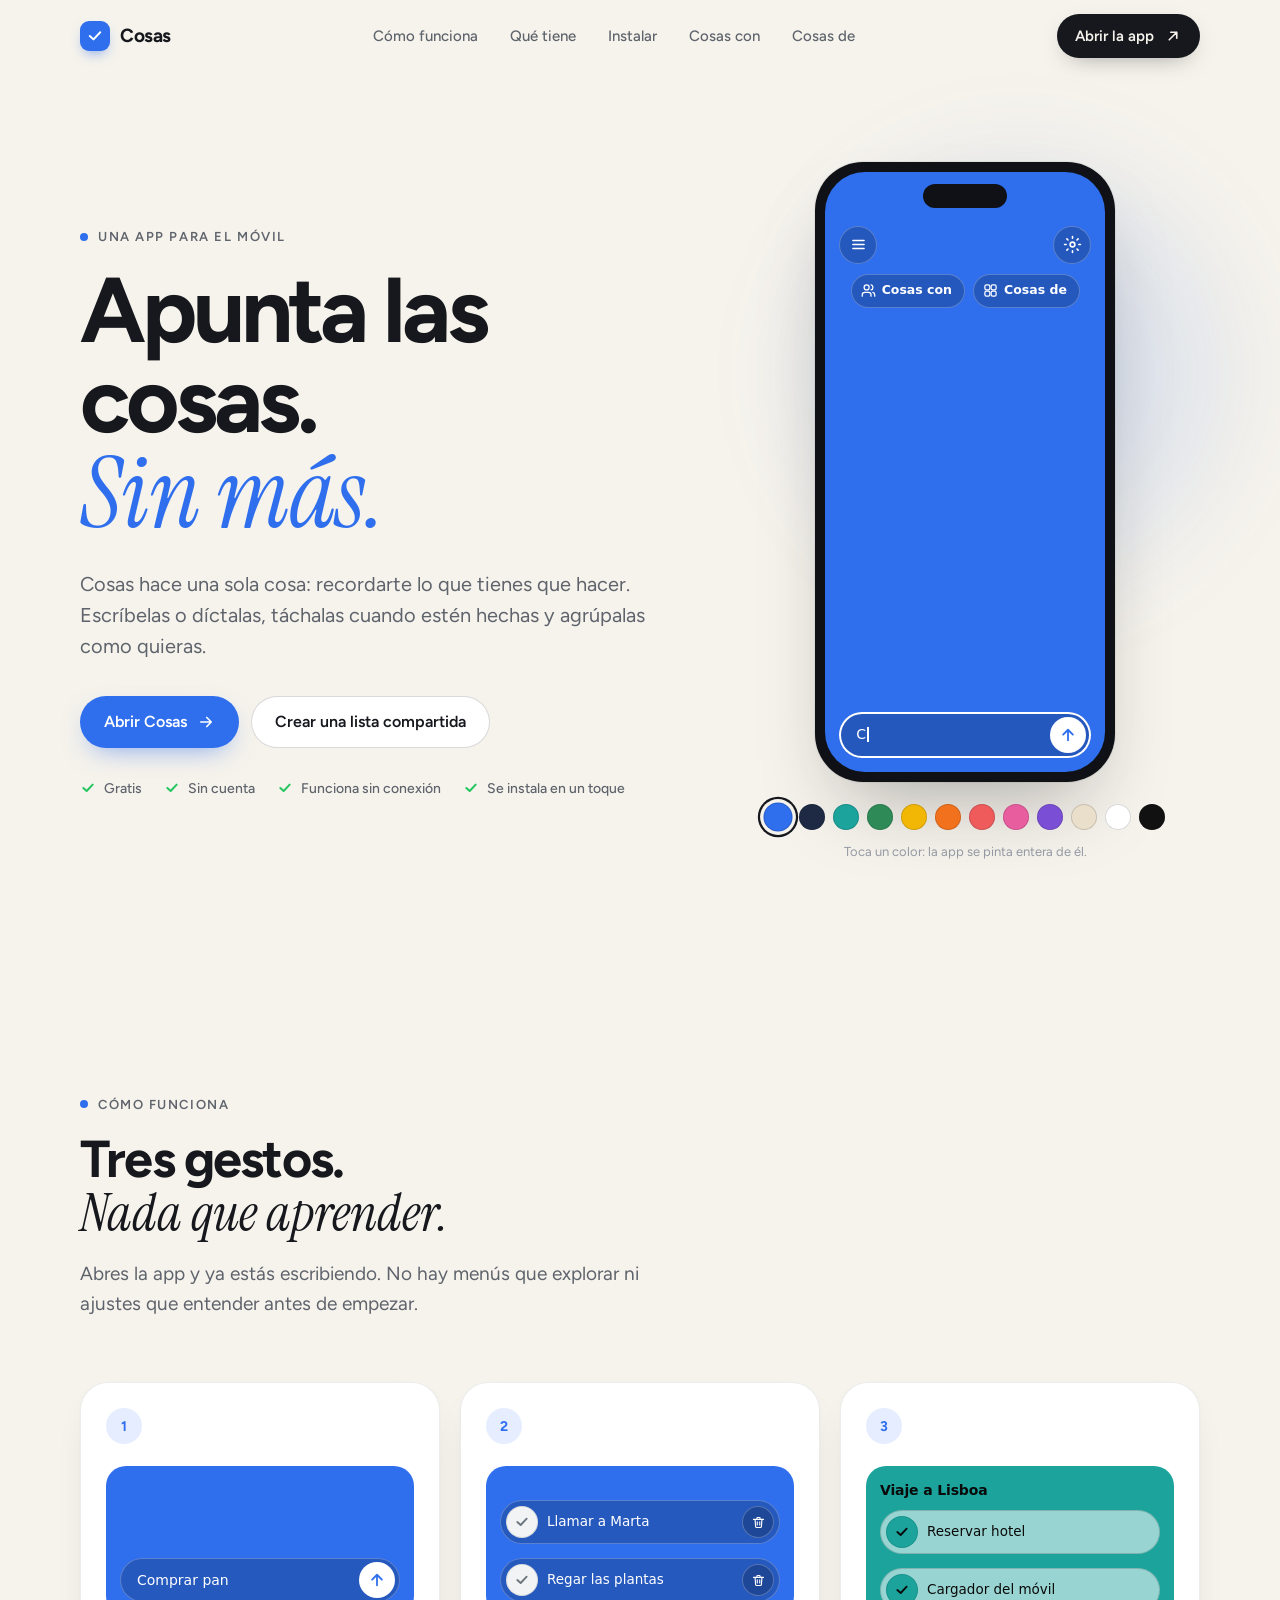
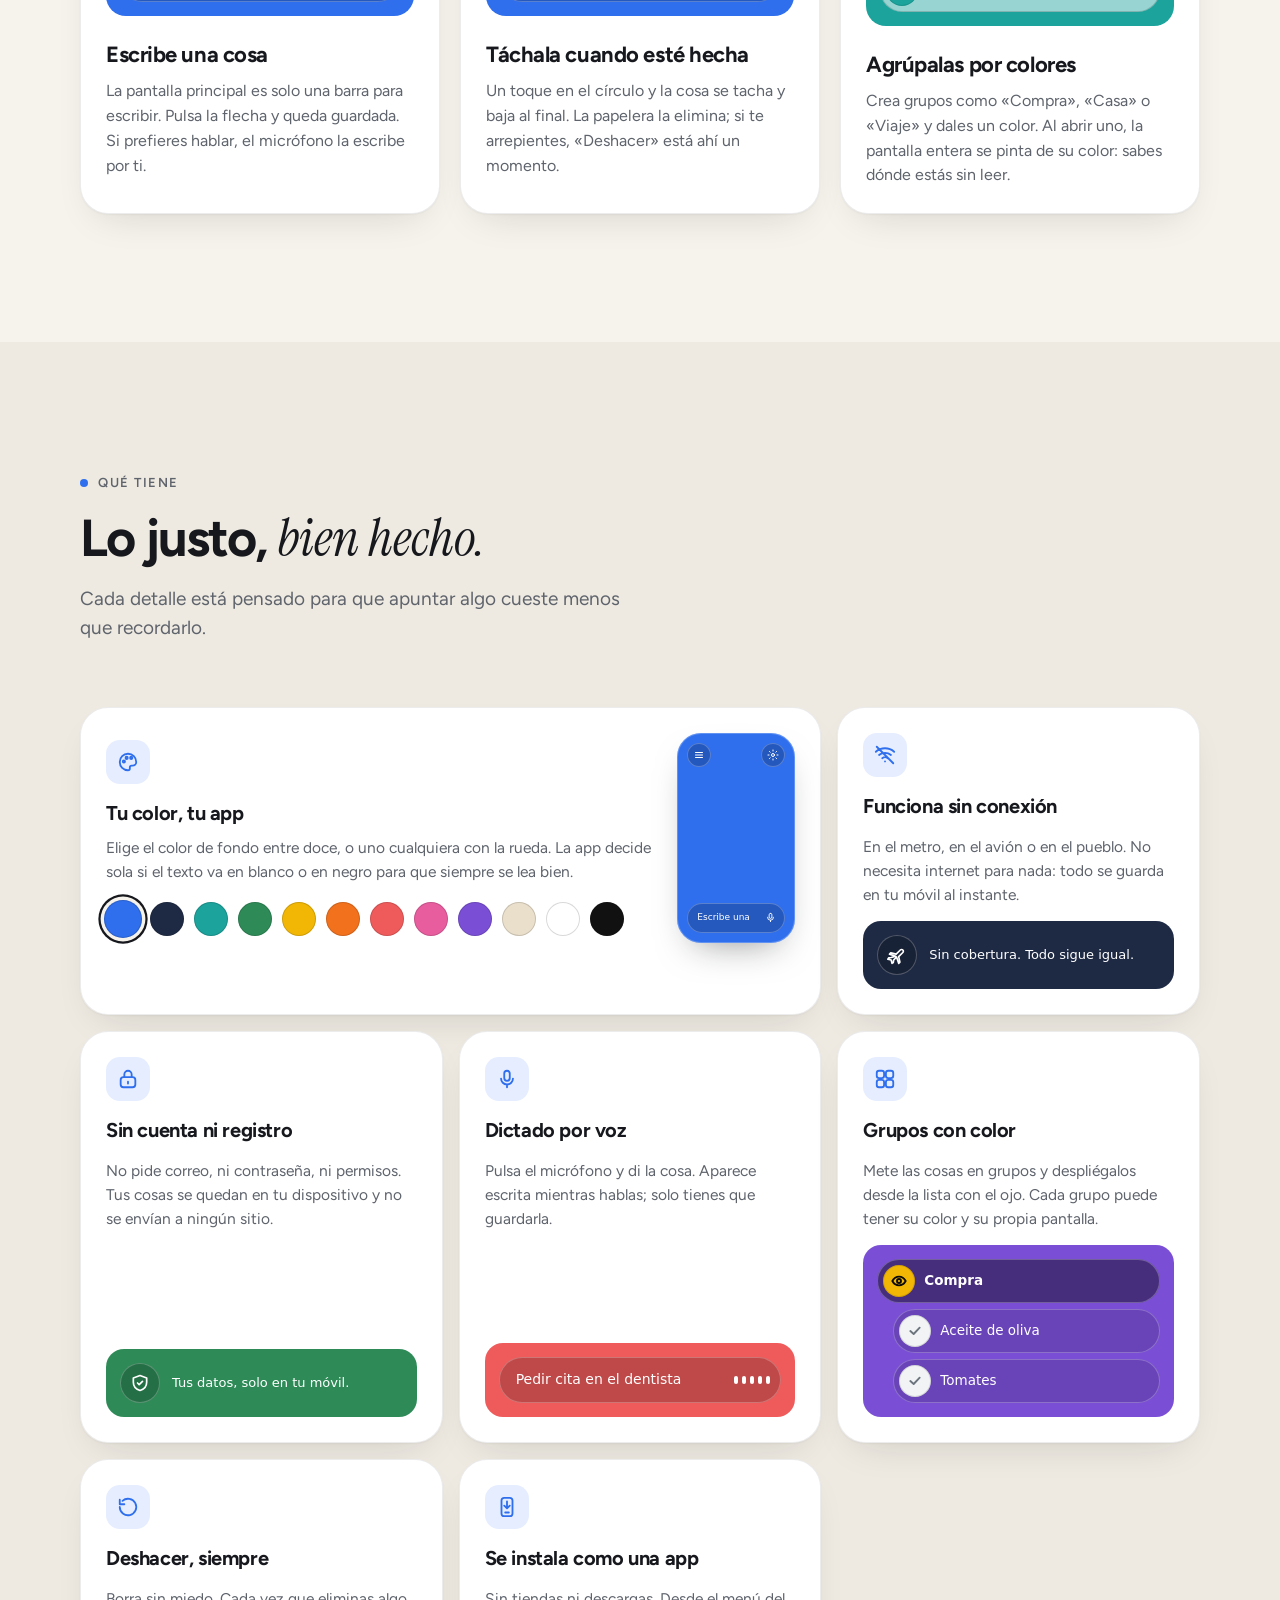
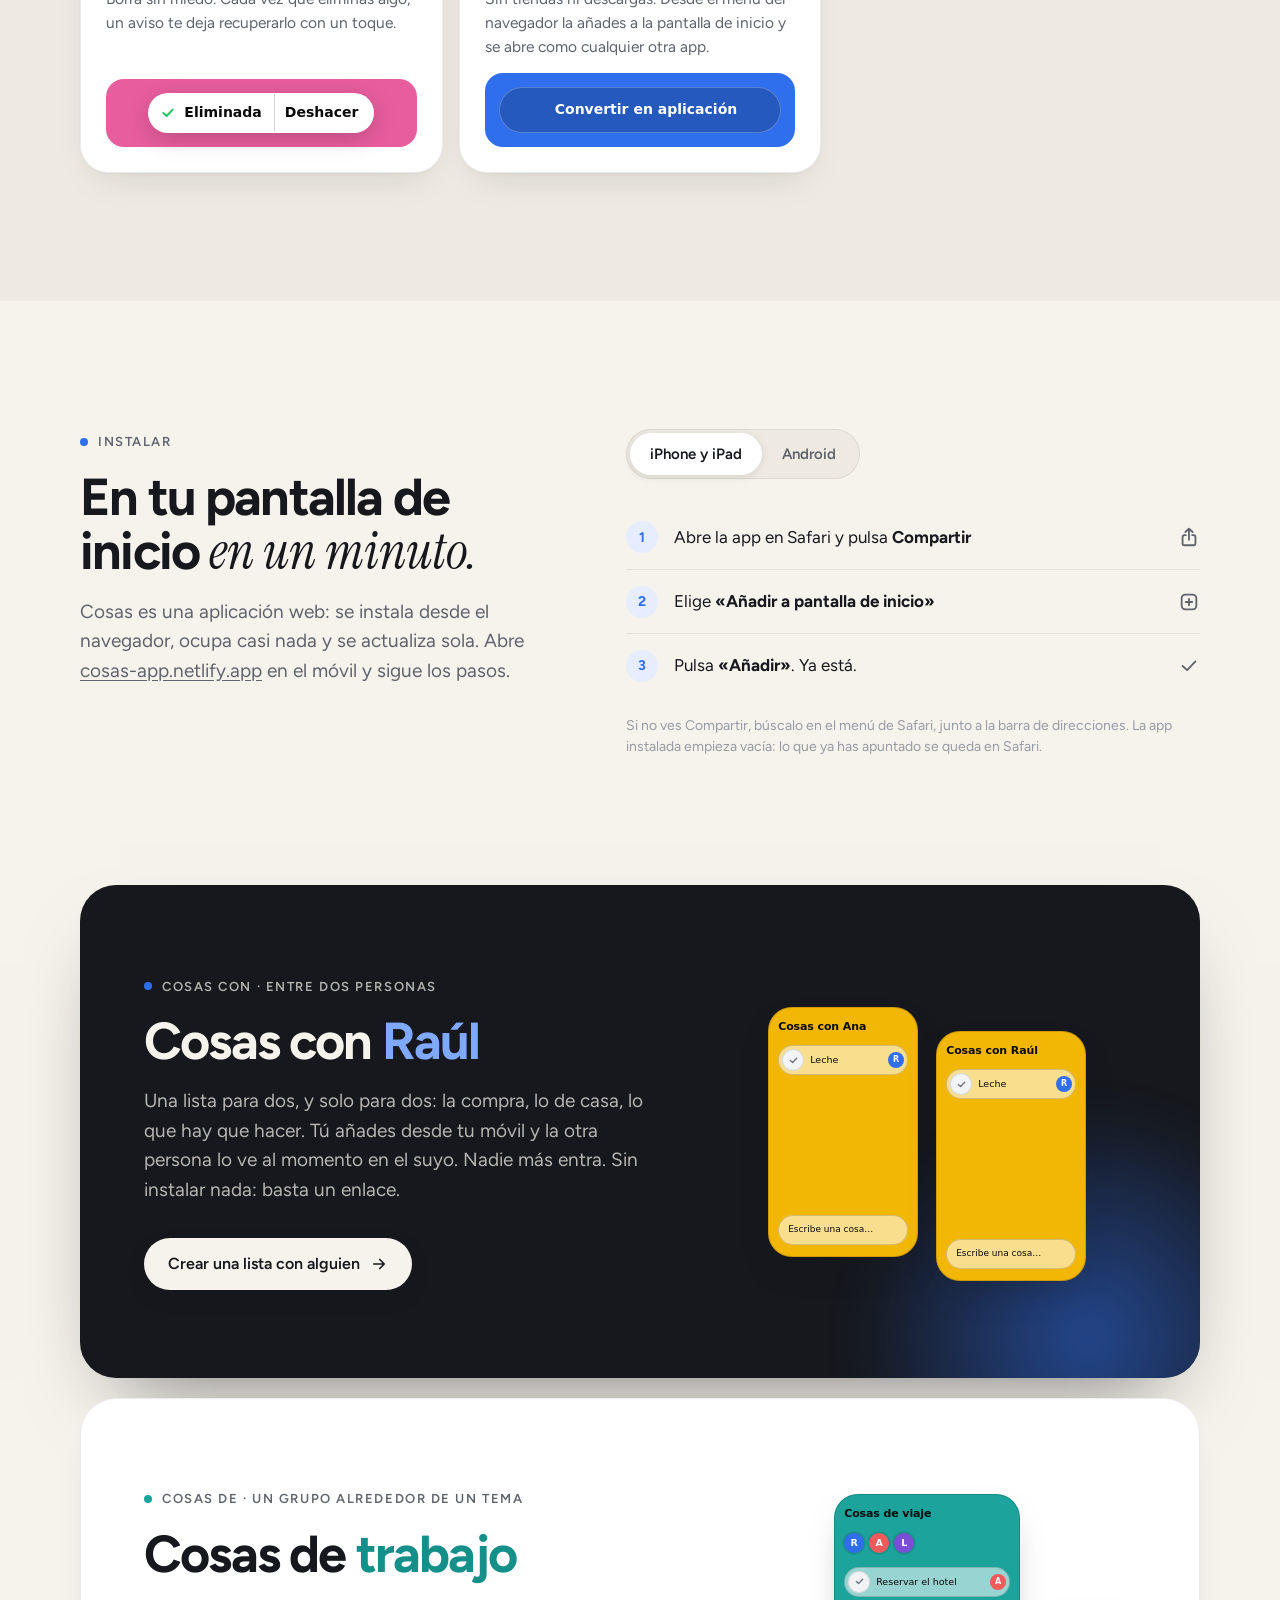
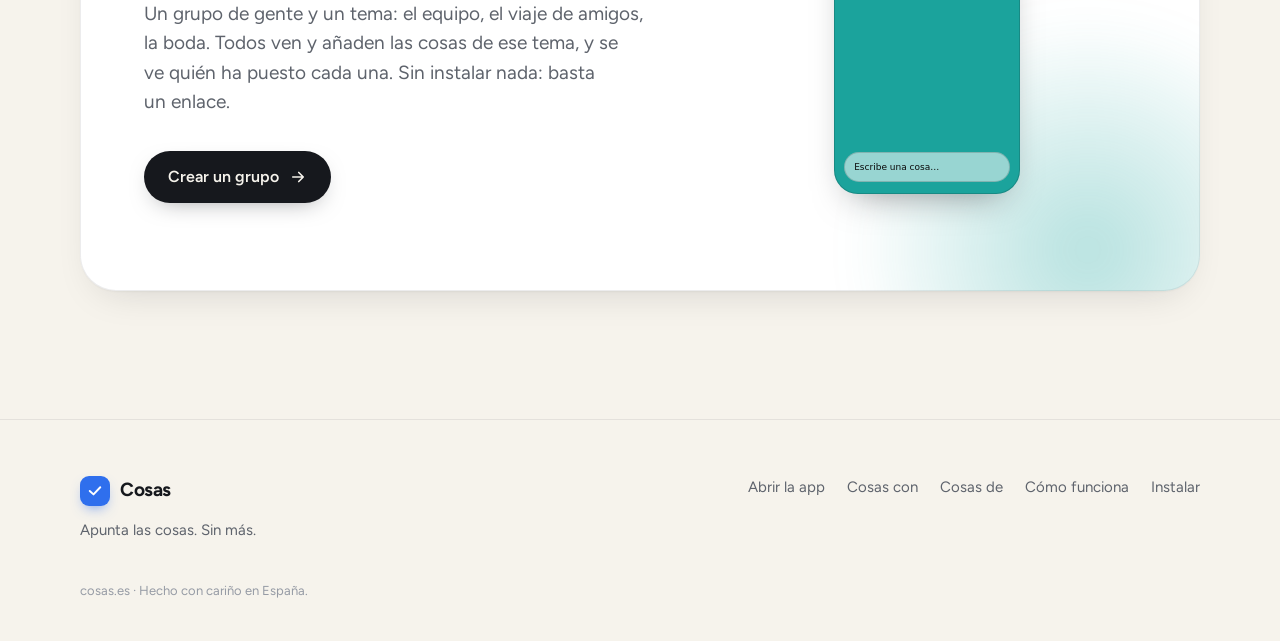
==== index.html @ dbf1bfa7 "Accesos directos desde la app y flecha de vuelta En /con/ y /de/ la esquina superior izquierda es ah" ====
<!DOCTYPE html>
<html lang="es">
<head>
  <meta charset="UTF-8">
  <meta name="viewport" content="width=device-width, initial-scale=1, viewport-fit=cover">
  <title>Cosas · Apunta las cosas. Sin más.</title>
  <meta name="description" content="Cosas es una app sencilla para apuntar lo que tienes que hacer: escribe o dicta, tacha lo hecho y agrúpalo por colores. Gratis, sin cuenta y sin conexión. Con «Cosas con» y «Cosas de» creas listas compartidas en tiempo real.">
  <meta name="theme-color" content="#F6F3EC" media="(prefers-color-scheme: light)">
  <meta name="theme-color" content="#111317" media="(prefers-color-scheme: dark)">
  <link rel="canonical" href="https://cosas.es/">
  <meta property="og:type" content="website">
  <meta property="og:title" content="Cosas · Apunta las cosas. Sin más.">
  <meta property="og:description" content="Una app sencilla para apuntar lo que tienes que hacer. Gratis, sin cuenta y sin conexión. Y con «Cosas con», listas compartidas en tiempo real.">
  <meta property="og:url" content="https://cosas.es/">
  <meta property="og:image" content="https://cosas.es/icons/og.png">
  <meta property="og:locale" content="es_ES">
  <meta name="twitter:card" content="summary_large_image">
  <link rel="icon" href="/icons/favicon.svg" type="image/svg+xml">
  <link rel="apple-touch-icon" href="/icons/apple-touch-icon.png">
  <link rel="preconnect" href="https://fonts.googleapis.com">
  <link rel="preconnect" href="https://fonts.gstatic.com" crossorigin>
  <link rel="stylesheet" href="https://fonts.googleapis.com/css2?family=Figtree:ital,wght@0,400..800;1,400..800&family=Instrument+Serif:ital@0;1&display=swap">
  <link rel="stylesheet" href="/css/base.css">
  <link rel="stylesheet" href="/css/landing.css">
</head>
<body>

  <header class="cabecera" id="cabecera">
    <div class="cabecera-interior">
      <a class="marca" href="/" aria-label="Cosas, inicio">
        <span class="marca-icono" aria-hidden="true">
          <svg viewBox="0 0 24 24" fill="none" stroke="currentColor" stroke-linecap="round" stroke-linejoin="round"><path d="M19 7 10 16.5 5 12"/></svg>
        </span>
        Cosas
      </a>
      <nav class="menu" aria-label="Secciones">
        <a href="#como-funciona">Cómo funciona</a>
        <a href="#caracteristicas">Qué tiene</a>
        <a href="#instalar">Instalar</a>
        <a href="#cosas-con">Cosas con</a>
        <a href="#cosas-de">Cosas de</a>
      </nav>
      <a class="boton boton-primario" href="https://cosas-app.netlify.app" target="_blank" rel="noopener">
        Abrir la app
        <svg class="icono" viewBox="0 0 24 24" aria-hidden="true"><path d="M7 17 17 7M9 7h8v8"/></svg>
      </a>
    </div>
  </header>

  <main>

    <!-- ====== Portada ====== -->
    <section class="hero" id="inicio">
      <div class="hero-interior">
        <div class="hero-texto">
          <p class="antetitulo">Una app para el móvil</p>
          <h1 class="hero-titulo">Apunta las cosas.<br><span class="acento">Sin más.</span></h1>
          <p class="hero-entradilla">Cosas hace una sola cosa: recordarte lo que tienes que hacer. Escríbelas o díctalas, táchalas cuando estén hechas y agrúpalas como quieras.</p>
          <div class="hero-acciones">
            <a class="boton boton-azul" href="https://cosas-app.netlify.app" target="_blank" rel="noopener">
              Abrir Cosas
              <svg class="icono" viewBox="0 0 24 24" aria-hidden="true"><path d="M5 12h14M13 6l6 6-6 6"/></svg>
            </a>
            <a class="boton boton-secundario" href="/con/">Crear una lista compartida</a>
          </div>
          <ul class="hero-notas" aria-label="Lo esencial">
            <li><svg class="icono" viewBox="0 0 24 24" aria-hidden="true"><path d="M19 7 10 16.5 5 12"/></svg>Gratis</li>
            <li><svg class="icono" viewBox="0 0 24 24" aria-hidden="true"><path d="M19 7 10 16.5 5 12"/></svg>Sin cuenta</li>
            <li><svg class="icono" viewBox="0 0 24 24" aria-hidden="true"><path d="M19 7 10 16.5 5 12"/></svg>Funciona sin conexión</li>
            <li><svg class="icono" viewBox="0 0 24 24" aria-hidden="true"><path d="M19 7 10 16.5 5 12"/></svg>Se instala en un toque</li>
          </ul>
        </div>

        <div class="hero-visual">
          <div class="telefono" data-telefono data-tono="oscuro" data-pantalla="inicio" aria-label="Demostración de la app Cosas: se escribe una cosa, se guarda, se abre la lista y se tacha" role="img">
            <div class="pantalla">

              <!-- Pantalla principal: dos botones y la barra de escribir, como en la app. -->
              <div class="tel-vista tel-vista-inicio" aria-hidden="true">
                <div class="tel-esquinas">
                  <span class="tel-redondo" id="demo-boton-lista"><svg viewBox="0 0 24 24"><path d="M5 7h14M5 12h14M5 17h14"/></svg></span>
                  <span class="tel-redondo"><svg viewBox="0 0 24 24"><circle cx="12" cy="12" r="3"/><path d="M12 2v2M12 20v2M2 12h2M20 12h2M4.9 4.9l1.4 1.4M17.7 17.7l1.4 1.4M4.9 19.1l1.4-1.4M17.7 6.3l1.4-1.4"/></svg></span>
                </div>
                <!-- Los accesos directos a Cosas con y Cosas de, como en la pantalla de inicio de la app. -->
                <div class="tel-accesos">
                  <span class="tel-acceso"><svg viewBox="0 0 24 24"><path d="M16 21v-2a4 4 0 0 0-4-4H6a4 4 0 0 0-4 4v2"/><circle cx="9" cy="7" r="4"/><path d="M22 21v-2a4 4 0 0 0-3-3.9M16 3.1a4 4 0 0 1 0 7.8"/></svg>Cosas con</span>
                  <span class="tel-acceso"><svg viewBox="0 0 24 24"><rect x="3" y="3" width="8" height="8" rx="2.5"/><rect x="13" y="3" width="8" height="8" rx="2.5"/><rect x="3" y="13" width="8" height="8" rx="2.5"/><rect x="13" y="13" width="8" height="8" rx="2.5"/></svg>Cosas de</span>
                </div>
                <div class="tel-toast tel-toast-arriba" id="demo-toast-inicio"><svg viewBox="0 0 24 24"><path d="M19 7 10 16.5 5 12"/></svg><span>Guardado</span></div>
                <div class="tel-barra">
                  <div class="tel-pildora" id="demo-pildora">
                    <span class="tel-campo" id="demo-campo"></span>
                    <span class="tel-ranura">
                      <span class="tel-micro" id="demo-micro"><svg viewBox="0 0 24 24"><rect x="9" y="3" width="6" height="11" rx="3"/><path d="M5.5 11.5a6.5 6.5 0 0 0 13 0M12 18v3"/></svg></span>
                      <span class="tel-enviar" id="demo-enviar"><svg viewBox="0 0 24 24"><path d="M12 19V5M5.5 11.5 12 5l6.5 6.5"/></svg></span>
                    </span>
                  </div>
                </div>
              </div>

              <!-- Vista de la lista: cabecera con «Volver», las cosas y la barra «Crear grupo de cosas». -->
              <div class="tel-vista tel-vista-lista" aria-hidden="true">
                <div class="tel-cabecera">
                  <span class="tel-redondo" id="demo-boton-volver"><svg viewBox="0 0 24 24"><path d="M19 12H5M11.5 18.5 5 12l6.5-6.5"/></svg></span>
                  <span class="tel-titulo-vista">Cosas</span>
                  <span></span>
                </div>
                <ul class="tel-lista" id="demo-lista"></ul>
                <div class="tel-toast tel-toast-abajo" id="demo-toast-lista"><svg viewBox="0 0 24 24"><path d="M19 7 10 16.5 5 12"/></svg><span>Eliminada</span><b id="demo-deshacer">Deshacer</b></div>
                <div class="tel-barra">
                  <div class="tel-pildora tel-pildora-boton">Crear grupo de cosas</div>
                </div>
              </div>

              <span class="tel-dedo" id="demo-dedo" aria-hidden="true"></span>
            </div>
          </div>
          <div class="muestras" data-muestras role="group" aria-label="Color de fondo de la app">
            <button class="muestra" style="--muestra:#2F6FED" data-color="#2F6FED" aria-label="Azul" aria-pressed="true"></button>
            <button class="muestra" style="--muestra:#1E2A44" data-color="#1E2A44" aria-label="Azul noche" aria-pressed="false"></button>
            <button class="muestra" style="--muestra:#1BA39C" data-color="#1BA39C" aria-label="Turquesa" aria-pressed="false"></button>
            <button class="muestra" style="--muestra:#2E8B57" data-color="#2E8B57" aria-label="Verde" aria-pressed="false"></button>
            <button class="muestra" style="--muestra:#F2B705" data-color="#F2B705" aria-label="Amarillo" aria-pressed="false"></button>
            <button class="muestra" style="--muestra:#F2711C" data-color="#F2711C" aria-label="Naranja" aria-pressed="false"></button>
            <button class="muestra" style="--muestra:#EF5B5B" data-color="#EF5B5B" aria-label="Coral" aria-pressed="false"></button>
            <button class="muestra" style="--muestra:#E85D9E" data-color="#E85D9E" aria-label="Rosa" aria-pressed="false"></button>
            <button class="muestra" style="--muestra:#7A4FD6" data-color="#7A4FD6" aria-label="Morado" aria-pressed="false"></button>
            <button class="muestra" style="--muestra:#EADFCB" data-color="#EADFCB" aria-label="Arena" aria-pressed="false"></button>
            <button class="muestra" style="--muestra:#FFFFFF" data-color="#FFFFFF" aria-label="Blanco" aria-pressed="false"></button>
            <button class="muestra" style="--muestra:#111111" data-color="#111111" aria-label="Negro" aria-pressed="false"></button>
            <p class="muestras-nota">Toca un color: la app se pinta entera de él.</p>
          </div>
        </div>
      </div>
    </section>

    <!-- ====== Cómo funciona ====== -->
    <section class="seccion" id="como-funciona">
      <div class="seccion-interior">
        <p class="antetitulo revelar">Cómo funciona</p>
        <h2 class="titulo-seccion revelar" style="--retardo:.05s">Tres gestos. <span class="acento">Nada que aprender.</span></h2>
        <p class="entradilla revelar" style="--retardo:.1s">Abres la app y ya estás escribiendo. No hay menús que explorar ni ajustes que entender antes de empezar.</p>

        <ol class="pasos">
          <li class="paso revelar">
            <span class="paso-numero" aria-hidden="true"></span>
            <div class="paso-pantalla" aria-hidden="true">
              <div class="tel-pildora con-texto">
                <span class="tel-campo">Comprar pan</span>
                <span class="tel-ranura">
                  <span class="tel-micro"><svg viewBox="0 0 24 24"><rect x="9" y="3" width="6" height="11" rx="3"/><path d="M5.5 11.5a6.5 6.5 0 0 0 13 0M12 18v3"/></svg></span>
                  <span class="tel-enviar"><svg viewBox="0 0 24 24"><path d="M12 19V5M5.5 11.5 12 5l6.5 6.5"/></svg></span>
                </span>
              </div>
            </div>
            <div>
              <h3>Escribe una cosa</h3>
              <p>La pantalla principal es solo una barra para escribir. Pulsa la flecha y queda guardada. Si prefieres hablar, el micrófono la escribe por ti.</p>
            </div>
          </li>
          <li class="paso revelar" style="--retardo:.1s">
            <span class="paso-numero" aria-hidden="true"></span>
            <div class="paso-pantalla" aria-hidden="true">
              <div class="tel-fila marcable">
                <span class="tel-check"><svg viewBox="0 0 24 24"><path d="M19 7 10 16.5 5 12"/></svg></span>
                <span class="tel-texto">Llamar a Marta</span>
                <span class="tel-borrar"><svg viewBox="0 0 24 24"><path d="M4 7h16M9.5 7V5a1 1 0 0 1 1-1h3a1 1 0 0 1 1 1v2M6.5 7l.8 11.2a2 2 0 0 0 2 1.8h5.4a2 2 0 0 0 2-1.8L17.5 7M10 11v5M14 11v5"/></svg></span>
              </div>
              <div class="tel-fila">
                <span class="tel-check"><svg viewBox="0 0 24 24"><path d="M19 7 10 16.5 5 12"/></svg></span>
                <span class="tel-texto">Regar las plantas</span>
                <span class="tel-borrar"><svg viewBox="0 0 24 24"><path d="M4 7h16M9.5 7V5a1 1 0 0 1 1-1h3a1 1 0 0 1 1 1v2M6.5 7l.8 11.2a2 2 0 0 0 2 1.8h5.4a2 2 0 0 0 2-1.8L17.5 7M10 11v5M14 11v5"/></svg></span>
              </div>
            </div>
            <div>
              <h3>Táchala cuando esté hecha</h3>
              <p>Un toque en el círculo y la cosa se tacha y baja al final. La papelera la elimina; si te arrepientes, «Deshacer» está ahí un momento.</p>
            </div>
          </li>
          <li class="paso revelar" style="--retardo:.2s">
            <span class="paso-numero" aria-hidden="true"></span>
            <div class="paso-pantalla grupo" aria-hidden="true">
              <p class="tel-titulo">Viaje a Lisboa</p>
              <div class="tel-fila">
                <span class="tel-check"><svg viewBox="0 0 24 24"><path d="M19 7 10 16.5 5 12"/></svg></span>
                <span class="tel-texto">Reservar hotel</span>
              </div>
              <div class="tel-fila">
                <span class="tel-check"><svg viewBox="0 0 24 24"><path d="M19 7 10 16.5 5 12"/></svg></span>
                <span class="tel-texto">Cargador del móvil</span>
              </div>
            </div>
            <div>
              <h3>Agrúpalas por colores</h3>
              <p>Crea grupos como «Compra», «Casa» o «Viaje» y dales un color. Al abrir uno, la pantalla entera se pinta de su color: sabes dónde estás sin leer.</p>
            </div>
          </li>
        </ol>
      </div>
    </section>

    <!-- ====== Características ====== -->
    <section class="seccion caracteristicas" id="caracteristicas">
      <div class="seccion-interior">
        <p class="antetitulo revelar">Qué tiene</p>
        <h2 class="titulo-seccion revelar" style="--retardo:.05s">Lo justo, <span class="acento">bien hecho.</span></h2>
        <p class="entradilla revelar" style="--retardo:.1s">Cada detalle está pensado para que apuntar algo cueste menos que recordarlo.</p>

        <div class="rejilla">
          <article class="tarjeta tarjeta-4 tarjeta-color revelar">
            <div class="tarjeta-color-cuerpo">
              <div>
                <span class="tarjeta-icono"><svg class="icono" viewBox="0 0 24 24" aria-hidden="true"><path d="M12 3a9 9 0 1 0 0 18c1.2 0 2-.9 2-2v-1a2 2 0 0 1 2-2h1a4 4 0 0 0 4-4c0-5-4-9-9-9z"/><circle cx="7.5" cy="11.5" r="1.2"/><circle cx="10.5" cy="7.5" r="1.2"/><circle cx="15.5" cy="7.5" r="1.2"/></svg></span>
                <h3 style="margin-top:14px">Tu color, tu app</h3>
                <p style="margin-top:8px">Elige el color de fondo entre doce, o uno cualquiera con la rueda. La app decide sola si el texto va en blanco o en negro para que siempre se lea bien.</p>
                <div class="muestras" data-muestras role="group" aria-label="Color de fondo de la app" style="margin-top:18px">
                  <button class="muestra" style="--muestra:#2F6FED" data-color="#2F6FED" aria-label="Azul" aria-pressed="true"></button>
                  <button class="muestra" style="--muestra:#1E2A44" data-color="#1E2A44" aria-label="Azul noche" aria-pressed="false"></button>
                  <button class="muestra" style="--muestra:#1BA39C" data-color="#1BA39C" aria-label="Turquesa" aria-pressed="false"></button>
                  <button class="muestra" style="--muestra:#2E8B57" data-color="#2E8B57" aria-label="Verde" aria-pressed="false"></button>
                  <button class="muestra" style="--muestra:#F2B705" data-color="#F2B705" aria-label="Amarillo" aria-pressed="false"></button>
                  <button class="muestra" style="--muestra:#F2711C" data-color="#F2711C" aria-label="Naranja" aria-pressed="false"></button>
                  <button class="muestra" style="--muestra:#EF5B5B" data-color="#EF5B5B" aria-label="Coral" aria-pressed="false"></button>
                  <button class="muestra" style="--muestra:#E85D9E" data-color="#E85D9E" aria-label="Rosa" aria-pressed="false"></button>
                  <button class="muestra" style="--muestra:#7A4FD6" data-color="#7A4FD6" aria-label="Morado" aria-pressed="false"></button>
                  <button class="muestra" style="--muestra:#EADFCB" data-color="#EADFCB" aria-label="Arena" aria-pressed="false"></button>
                  <button class="muestra" style="--muestra:#FFFFFF" data-color="#FFFFFF" aria-label="Blanco" aria-pressed="false"></button>
                  <button class="muestra" style="--muestra:#111111" data-color="#111111" aria-label="Negro" aria-pressed="false"></button>
                </div>
              </div>
              <div class="mini-telefono" data-telefono data-tono="oscuro" aria-hidden="true">
                <div class="tel-esquinas">
                  <span class="tel-redondo"><svg viewBox="0 0 24 24"><path d="M5 7h14M5 12h14M5 17h14"/></svg></span>
                  <span class="tel-redondo"><svg viewBox="0 0 24 24"><circle cx="12" cy="12" r="3"/><path d="M12 2v2M12 20v2M2 12h2M20 12h2M4.9 4.9l1.4 1.4M17.7 17.7l1.4 1.4M4.9 19.1l1.4-1.4M17.7 6.3l1.4-1.4"/></svg></span>
                </div>
                <div class="tel-pildora">
                  <span class="tel-campo"></span>
                  <span class="tel-ranura"><span class="tel-micro"><svg viewBox="0 0 24 24"><rect x="9" y="3" width="6" height="11" rx="3"/><path d="M5.5 11.5a6.5 6.5 0 0 0 13 0M12 18v3"/></svg></span></span>
                </div>
              </div>
            </div>
          </article>

          <article class="tarjeta tarjeta-2 revelar" style="--retardo:.08s">
            <span class="tarjeta-icono"><svg class="icono" viewBox="0 0 24 24" aria-hidden="true"><path d="M2 8.5a15 15 0 0 1 20 0M5.5 12a10 10 0 0 1 13 0M9 15.5a5 5 0 0 1 6 0M12 19h.01M3 3l18 18"/></svg></span>
            <h3>Funciona sin conexión</h3>
            <p>En el metro, en el avión o en el pueblo. No necesita internet para nada: todo se guarda en tu móvil al instante.</p>
            <div class="escena escena-offline" aria-hidden="true">
              <span class="avion"><svg class="icono" viewBox="0 0 24 24"><path d="M10.5 13.5 3 11l1.5-1.5L11 11l5-5a2 2 0 1 1 3 3l-5 5 1.5 6.5L14 22l-2.5-7.5L8 18l-.5 3L6 22l-1-4-4-1 1-1.5 3-.5z"/></svg></span>
              <span>Sin cobertura. Todo sigue igual.</span>
            </div>
          </article>

          <article class="tarjeta tarjeta-2 revelar" style="--retardo:.12s">
            <span class="tarjeta-icono"><svg class="icono" viewBox="0 0 24 24" aria-hidden="true"><rect x="4" y="10" width="16" height="11" rx="3"/><path d="M8 10V7a4 4 0 0 1 8 0v3M12 15v2"/></svg></span>
            <h3>Sin cuenta ni registro</h3>
            <p>No pide correo, ni contraseña, ni permisos. Tus cosas se quedan en tu dispositivo y no se envían a ningún sitio.</p>
            <div class="escena escena-privado" aria-hidden="true">
              <span class="escena-icono-grande"><svg class="icono" viewBox="0 0 24 24"><path d="M12 3 4 6v5c0 5 3.5 8.5 8 10 4.5-1.5 8-5 8-10V6z"/><path d="m9 12 2 2 4-4"/></svg></span>
              <span>Tus datos, solo en tu móvil.</span>
            </div>
          </article>

          <article class="tarjeta tarjeta-2 revelar" style="--retardo:.16s">
            <span class="tarjeta-icono"><svg class="icono" viewBox="0 0 24 24" aria-hidden="true"><rect x="9" y="3" width="6" height="11" rx="3"/><path d="M5.5 11.5a6.5 6.5 0 0 0 13 0M12 18v3"/></svg></span>
            <h3>Dictado por voz</h3>
            <p>Pulsa el micrófono y di la cosa. Aparece escrita mientras hablas; solo tienes que guardarla.</p>
            <div class="escena escena-voz" aria-hidden="true">
              <div class="tel-pildora con-texto">
                <span class="tel-campo">Pedir cita en el dentista</span>
                <span class="ondas" style="margin-right:6px"><i style="--i:0"></i><i style="--i:1"></i><i style="--i:2"></i><i style="--i:3"></i><i style="--i:4"></i></span>
              </div>
            </div>
          </article>

          <article class="tarjeta tarjeta-2 revelar" style="--retardo:.2s">
            <span class="tarjeta-icono"><svg class="icono" viewBox="0 0 24 24" aria-hidden="true"><rect x="3" y="3" width="8" height="8" rx="2.5"/><rect x="13" y="3" width="8" height="8" rx="2.5"/><rect x="3" y="13" width="8" height="8" rx="2.5"/><rect x="13" y="13" width="8" height="8" rx="2.5"/></svg></span>
            <h3>Grupos con color</h3>
            <p>Mete las cosas en grupos y despliégalos desde la lista con el ojo. Cada grupo puede tener su color y su propia pantalla.</p>
            <div class="escena escena-grupos" aria-hidden="true">
              <div class="tel-fila grupo-fila" style="--color-grupo:#F2B705">
                <span class="tel-check"><svg viewBox="0 0 24 24"><path d="M2 12s3.5-6.5 10-6.5S22 12 22 12s-3.5 6.5-10 6.5S2 12 2 12z"/><circle cx="12" cy="12" r="3"/></svg></span>
                <span class="tel-texto"><b>Compra</b></span>
              </div>
              <div class="tel-fila anidada">
                <span class="tel-check" style="background:#F1F3F5;color:#6C757D"><svg viewBox="0 0 24 24"><path d="M19 7 10 16.5 5 12"/></svg></span>
                <span class="tel-texto">Aceite de oliva</span>
              </div>
              <div class="tel-fila anidada">
                <span class="tel-check" style="background:#F1F3F5;color:#6C757D"><svg viewBox="0 0 24 24"><path d="M19 7 10 16.5 5 12"/></svg></span>
                <span class="tel-texto">Tomates</span>
              </div>
            </div>
          </article>

          <article class="tarjeta tarjeta-2 revelar" style="--retardo:.24s">
            <span class="tarjeta-icono"><svg class="icono" viewBox="0 0 24 24" aria-hidden="true"><path d="M3 12a9 9 0 1 0 3-6.7"/><path d="M3 4v5h5"/></svg></span>
            <h3>Deshacer, siempre</h3>
            <p>Borra sin miedo. Cada vez que eliminas algo, un aviso te deja recuperarlo con un toque.</p>
            <div class="escena" aria-hidden="true" style="--fondo:#E85D9E; display:flex; justify-content:center">
              <span class="escena-toast"><svg class="icono" viewBox="0 0 24 24"><path d="M19 7 10 16.5 5 12"/></svg>Eliminada<b>Deshacer</b></span>
            </div>
          </article>

          <article class="tarjeta tarjeta-2 revelar" style="--retardo:.28s">
            <span class="tarjeta-icono"><svg class="icono" viewBox="0 0 24 24" aria-hidden="true"><rect x="6" y="2" width="12" height="20" rx="3"/><path d="M12 6v7M9 10.5l3 3 3-3M10 18h4"/></svg></span>
            <h3>Se instala como una app</h3>
            <p>Sin tiendas ni descargas. Desde el menú del navegador la añades a la pantalla de inicio y se abre como cualquier otra app.</p>
            <div class="escena" aria-hidden="true" style="--fondo:#2F6FED">
              <div class="tel-pildora"><span class="tel-campo" style="font-weight:600;text-align:center">Convertir en aplicación</span></div>
            </div>
          </article>
        </div>
      </div>
    </section>

    <!-- ====== Instalar ====== -->
    <section class="seccion" id="instalar">
      <div class="seccion-interior instalar-interior">
        <div>
          <p class="antetitulo revelar">Instalar</p>
          <h2 class="titulo-seccion revelar" style="--retardo:.05s">En tu pantalla de inicio <span class="acento">en un minuto.</span></h2>
          <p class="entradilla revelar" style="--retardo:.1s">Cosas es una aplicación web: se instala desde el navegador, ocupa casi nada y se actualiza sola. Abre <a href="https://cosas-app.netlify.app" target="_blank" rel="noopener" style="text-decoration:underline;text-underline-offset:3px">cosas-app.netlify.app</a> en el móvil y sigue los pasos.</p>
        </div>
        <div class="revelar" style="--retardo:.15s">
          <div class="pestanas" role="tablist" aria-label="Sistema del móvil">
            <span class="pestana-indicador" aria-hidden="true"></span>
            <button class="pestana" role="tab" id="pestana-iphone" aria-selected="true" aria-controls="panel-iphone">iPhone y iPad</button>
            <button class="pestana" role="tab" id="pestana-android" aria-selected="false" aria-controls="panel-android">Android</button>
          </div>
          <div class="paneles">
            <div class="panel activo" role="tabpanel" id="panel-iphone" aria-labelledby="pestana-iphone">
              <ol class="lista-pasos">
                <li><span>Abre la app en Safari y pulsa <b>Compartir</b></span><svg class="icono" viewBox="0 0 24 24" aria-hidden="true"><path d="M12 15V3M8 6.5 12 3l4 3.5M8.5 10H7a2 2 0 0 0-2 2v7a2 2 0 0 0 2 2h10a2 2 0 0 0 2-2v-7a2 2 0 0 0-2-2h-1.5"/></svg></li>
                <li><span>Elige <b>«Añadir a pantalla de inicio»</b></span><svg class="icono" viewBox="0 0 24 24" aria-hidden="true"><rect x="4" y="4" width="16" height="16" rx="4"/><path d="M12 8.5v7M8.5 12h7"/></svg></li>
                <li><span>Pulsa <b>«Añadir»</b>. Ya está.</span><svg class="icono" viewBox="0 0 24 24" aria-hidden="true"><path d="M19 7 10 16.5 5 12"/></svg></li>
              </ol>
              <p class="instalar-nota">Si no ves Compartir, búscalo en el menú de Safari, junto a la barra de direcciones. La app instalada empieza vacía: lo que ya has apuntado se queda en Safari.</p>
            </div>
            <div class="panel" role="tabpanel" id="panel-android" aria-labelledby="pestana-android" hidden>
              <ol class="lista-pasos">
                <li><span>Abre la app en Chrome y toca el menú <b>⋮</b></span><svg class="icono" viewBox="0 0 24 24" aria-hidden="true" style="stroke-width:3"><path d="M12 5h.01M12 12h.01M12 19h.01"/></svg></li>
                <li><span>Elige <b>«Instalar aplicación»</b> o «Añadir a pantalla de inicio»</span><svg class="icono" viewBox="0 0 24 24" aria-hidden="true"><rect x="4" y="4" width="16" height="16" rx="4"/><path d="M12 8.5v7M8.5 12h7"/></svg></li>
                <li><span>Confirma. Ya está.</span><svg class="icono" viewBox="0 0 24 24" aria-hidden="true"><path d="M19 7 10 16.5 5 12"/></svg></li>
              </ol>
              <p class="instalar-nota">Dentro de la app, en Ajustes, el botón «Convertir en aplicación» te lleva al mismo sitio. Si en el menú pone «Abrir Cosas», ya la tienes instalada.</p>
            </div>
          </div>
        </div>
      </div>
    </section>

    <!-- ====== Cosas con ====== -->
    <section class="seccion seccion-junta" id="cosas-con">
      <div class="seccion-interior">
        <div class="con-anuncio revelar">
          <div class="con-anuncio-interior">
            <div>
              <p class="antetitulo">Cosas con · entre dos personas</p>
              <h2 class="titulo-seccion">Cosas con <span class="nombre-rotando" aria-live="off"><span class="activo">Raúl</span><span>mamá</span><span>Lucía</span><span>los del piso</span></span></h2>
              <p class="entradilla">Una lista para dos, y solo para dos: la compra, lo de casa, lo que hay que hacer. Tú añades desde tu móvil y la otra persona lo ve al momento en el suyo. Nadie más entra. Sin instalar nada: basta un enlace.</p>
              <div class="hero-acciones">
                <a class="boton boton-primario" href="/con/">
                  Crear una lista con alguien
                  <svg class="icono" viewBox="0 0 24 24" aria-hidden="true"><path d="M5 12h14M13 6l6 6-6 6"/></svg>
                </a>
              </div>
            </div>
            <div class="con-demo" aria-hidden="true" id="con-demo">
              <div class="mini-telefono" data-tono="claro">
                <p class="tel-titulo">Cosas con Ana</p>
                <div class="tel-lista-con"></div>
                <div class="tel-pildora"><span class="tel-campo"></span></div>
              </div>
              <div class="mini-telefono" data-tono="claro">
                <p class="tel-titulo">Cosas con Raúl</p>
                <div class="tel-lista-con"></div>
                <div class="tel-pildora"><span class="tel-campo"></span></div>
              </div>
            </div>
          </div>
        </div>
      </div>
    </section>

    <!-- ====== Cosas de ====== -->
    <section class="seccion" id="cosas-de" style="padding-top:0">
      <div class="seccion-interior">
        <div class="con-anuncio anuncio-de revelar">
          <div class="con-anuncio-interior">
            <div>
              <p class="antetitulo">Cosas de · un grupo alrededor de un tema</p>
              <h2 class="titulo-seccion">Cosas de <span class="nombre-rotando" aria-live="off"><span class="activo">trabajo</span><span>viaje</span><span>la boda</span><span>clase</span></span></h2>
              <p class="entradilla">Un grupo de gente y un tema: el equipo, el viaje de amigos, la boda. Todos ven y añaden las cosas de ese tema, y se ve quién ha puesto cada una. Sin instalar nada: basta un enlace.</p>
              <div class="hero-acciones">
                <a class="boton boton-primario" href="/de/">
                  Crear un grupo
                  <svg class="icono" viewBox="0 0 24 24" aria-hidden="true"><path d="M5 12h14M13 6l6 6-6 6"/></svg>
                </a>
              </div>
            </div>
            <div class="con-demo de-demo" aria-hidden="true" id="de-demo">
              <div class="mini-telefono" data-tono="claro">
                <p class="tel-titulo">Cosas de viaje</p>
                <div class="tel-miembros"><span class="con-avatar" style="--avatar:#2F6FED">R</span><span class="con-avatar" style="--avatar:#EF5B5B">A</span><span class="con-avatar" style="--avatar:#7A4FD6">L</span></div>
                <div class="tel-lista-con"></div>
                <div class="tel-pildora"><span class="tel-campo"></span></div>
              </div>
            </div>
          </div>
        </div>
      </div>
    </section>

  </main>

  <footer class="pie">
    <div class="pie-interior">
      <div>
        <a class="marca" href="/">
          <span class="marca-icono" aria-hidden="true"><svg viewBox="0 0 24 24" fill="none" stroke="currentColor" stroke-linecap="round" stroke-linejoin="round"><path d="M19 7 10 16.5 5 12"/></svg></span>
          Cosas
        </a>
        <p class="pie-lema">Apunta las cosas. Sin más.</p>
      </div>
      <nav class="pie-enlaces" aria-label="Pie">
        <a href="https://cosas-app.netlify.app" target="_blank" rel="noopener">Abrir la app</a>
        <a href="/con/">Cosas con</a>
        <a href="/de/">Cosas de</a>
        <a href="#como-funciona">Cómo funciona</a>
        <a href="#instalar">Instalar</a>
      </nav>
      <p class="pie-nota">cosas.es · Hecho con cariño en España.</p>
    </div>
  </footer>

  <script src="/js/landing.js" defer></script>
</body>
</html>
---- css/base.css ----
/* cosas.es · base
   Tokens, reset y piezas comunes a toda la web (cabecera, botones, pie).
   Un papel cálido de fondo, tinta casi negra y el azul de la app como único acento. */

:root {
  --fuente: "Figtree", system-ui, -apple-system, "Segoe UI", Roboto, "Helvetica Neue", Arial, sans-serif;
  --fuente-acento: "Instrument Serif", "Iowan Old Style", "Palatino Linotype", Georgia, serif;

  --papel: #F6F3EC;
  --papel-2: #EEEAE1;
  --superficie: #FFFFFF;
  --tinta: #16181D;
  --tinta-2: #5E636C;
  --tinta-3: #969BA5;
  --filete: rgba(22, 24, 29, .08);
  --filete-2: rgba(22, 24, 29, .16);

  --azul: #2F6FED;
  --azul-texto: #2F6FED; /* El azul cuando es texto o icono: en oscuro se aclara para que se lea. */
  --turquesa-texto: #158F89;
  --azul-oscuro: #245BC7;
  --azul-suave: #E5EDFF;
  --verde: #22C55E;

  /* La paleta de la app. */
  --c-azul: #2F6FED; --c-noche: #1E2A44; --c-turquesa: #1BA39C; --c-verde: #2E8B57;
  --c-amarillo: #F2B705; --c-naranja: #F2711C; --c-coral: #EF5B5B; --c-rosa: #E85D9E;
  --c-morado: #7A4FD6; --c-arena: #EADFCB; --c-blanco: #FFFFFF; --c-negro: #111111;

  --sombra-suave: 0 1px 2px rgba(22, 24, 29, .04), 0 16px 40px -20px rgba(22, 24, 29, .18);
  --sombra-telefono: 0 40px 80px -30px rgba(22, 24, 29, .35), 0 0 0 1px rgba(22, 24, 29, .06);

  --radio: 28px;
  --radio-m: 22px;
  --radio-s: 14px;

  --suave: cubic-bezier(.2, .8, .2, 1);
  --rapido: .18s;
  --medio: .32s;
  --lento: .7s;

  --ancho: 1120px;
  --margen: clamp(16px, 4vw, 40px);

  color-scheme: light;
}

@media (prefers-color-scheme: dark) {
  :root:not([data-theme="light"]) {
    --papel: #111317;
    --papel-2: #171A1F;
    --superficie: #1C1F25;
    --tinta: #F2F0EA;
    --tinta-2: #A9ADB5;
    --tinta-3: #8A8F99;
    --filete: rgba(242, 240, 234, .09);
    --filete-2: rgba(242, 240, 234, .18);
    --azul-texto: #7FA8FF;
    --turquesa-texto: #4FD8CF;
    --azul-suave: #1B2A4D;
    --sombra-suave: 0 1px 2px rgba(0, 0, 0, .3), 0 16px 40px -20px rgba(0, 0, 0, .6);
    --sombra-telefono: 0 40px 80px -30px rgba(0, 0, 0, .8), 0 0 0 1px rgba(255, 255, 255, .08);
    color-scheme: dark;
  }
}

:root[data-theme="dark"] {
  --papel: #111317;
  --papel-2: #171A1F;
  --superficie: #1C1F25;
  --tinta: #F2F0EA;
  --tinta-2: #A9ADB5;
  --tinta-3: #8A8F99;
  --filete: rgba(242, 240, 234, .09);
  --filete-2: rgba(242, 240, 234, .18);
  --azul-texto: #7FA8FF;
  --turquesa-texto: #4FD8CF;
  --azul-suave: #1B2A4D;
  --sombra-suave: 0 1px 2px rgba(0, 0, 0, .3), 0 16px 40px -20px rgba(0, 0, 0, .6);
  --sombra-telefono: 0 40px 80px -30px rgba(0, 0, 0, .8), 0 0 0 1px rgba(255, 255, 255, .08);
  color-scheme: dark;
}

/* ---------- Reset ---------- */

*, *::before, *::after { box-sizing: border-box; }

html {
  background: var(--papel);
  color: var(--tinta);
  font-family: var(--fuente);
  font-size: 100%;
  line-height: 1.5;
  -webkit-text-size-adjust: 100%;
  text-size-adjust: 100%;
  -webkit-font-smoothing: antialiased;
  -moz-osx-font-smoothing: grayscale;
  -webkit-tap-highlight-color: transparent;
  scroll-behavior: smooth;
}

/* Color y tipografía también en body: si el sitio se incrusta en otra página que fija los
   suyos en body (un visor, un artefacto), los títulos siguen tomando la tinta del tema. */
body {
  margin: 0;
  min-height: 100vh;
  min-height: 100dvh;
  background: var(--papel);
  color: var(--tinta);
  font-family: var(--fuente);
  font-size: 1rem;
  line-height: 1.5;
  overflow-x: hidden;
}

h1, h2, h3, h4, p, ul, ol, figure { margin: 0; }

ul, ol { padding: 0; list-style: none; }

a { color: inherit; text-decoration: none; }

img, svg { display: block; }

button, input {
  font: inherit;
  color: inherit;
  touch-action: manipulation;
}

button {
  margin: 0;
  padding: 0;
  border: 0;
  background: none;
  cursor: pointer;
  -webkit-user-select: none;
  user-select: none;
}

[hidden] { display: none !important; }

:focus-visible {
  outline: 3px solid var(--azul);
  outline-offset: 3px;
  border-radius: 6px;
}

::selection { background: var(--azul); color: #fff; }

svg.icono {
  width: 22px;
  height: 22px;
  fill: none;
  stroke: currentColor;
  stroke-width: 2;
  stroke-linecap: round;
  stroke-linejoin: round;
  pointer-events: none;
}

.visualmente-oculto {
  position: absolute !important;
  width: 1px; height: 1px;
  margin: -1px; padding: 0;
  overflow: hidden;
  clip: rect(0 0 0 0);
  white-space: nowrap;
  border: 0;
}

/* ---------- Tipografía ---------- */

.acento {
  font-family: var(--fuente-acento);
  font-style: italic;
  font-weight: 400;
  letter-spacing: 0;
}

.antetitulo {
  display: inline-flex;
  align-items: center;
  gap: 10px;
  margin: 0 0 18px;
  color: var(--tinta-2);
  font-size: 13px;
  font-weight: 600;
  letter-spacing: .12em;
  text-transform: uppercase;
}

.antetitulo::before {
  content: "";
  width: 8px; height: 8px;
  border-radius: 50%;
  background: var(--azul);
}

.titulo-seccion {
  max-width: 18ch;
  font-size: clamp(32px, 4.6vw, 52px);
  font-weight: 700;
  line-height: 1.04;
  letter-spacing: -.035em;
  text-wrap: balance;
}

.entradilla {
  max-width: 52ch;
  margin-top: 18px;
  color: var(--tinta-2);
  font-size: clamp(17px, 1.6vw, 19px);
  line-height: 1.55;
  text-wrap: pretty;
}

/* ---------- Botones ---------- */

.boton {
  display: inline-flex;
  align-items: center;
  justify-content: center;
  gap: 10px;
  min-height: 52px;
  padding: 0 24px;
  border-radius: 26px;
  font-size: 16px;
  font-weight: 600;
  line-height: 1;
  white-space: nowrap;
  transition: transform var(--rapido) var(--suave), background-color var(--rapido) ease, box-shadow var(--rapido) ease, color var(--rapido) ease;
}

.boton:active { transform: scale(.97); }

.boton-primario {
  background: var(--tinta);
  color: var(--papel);
  box-shadow: 0 8px 24px -12px rgba(22, 24, 29, .5);
}

.boton-primario:hover { background: var(--azul); color: #fff; box-shadow: 0 10px 28px -12px rgba(47, 111, 237, .7); }

.boton-azul {
  background: var(--azul);
  color: #fff;
  box-shadow: 0 10px 28px -12px rgba(47, 111, 237, .7);
}

.boton-azul:hover { background: var(--azul-oscuro); }

.boton-secundario {
  background: var(--superficie);
  color: var(--tinta);
  box-shadow: inset 0 0 0 1px var(--filete-2);
}

.boton-secundario:hover { box-shadow: inset 0 0 0 1px var(--tinta); }

.boton-fantasma {
  color: var(--tinta);
  box-shadow: inset 0 0 0 1px var(--filete-2);
}

.boton-fantasma:hover { background: var(--superficie); }

.boton:disabled {
  opacity: .45;
  cursor: default;
  transform: none;
  box-shadow: none;
}

.boton .icono { width: 18px; height: 18px; stroke-width: 2.2; }

.boton-icono {
  display: grid;
  place-items: center;
  width: 48px;
  height: 48px;
  border-radius: 50%;
  color: var(--tinta);
  box-shadow: inset 0 0 0 1px var(--filete-2);
  transition: background-color var(--rapido) ease, transform var(--rapido) var(--suave);
}

.boton-icono:hover { background: var(--superficie); }
.boton-icono:active { transform: scale(.92); }

/* ---------- Cabecera ---------- */

.cabecera {
  position: sticky;
  top: env(safe-area-inset-top, 0px);
  z-index: 20;
  padding: 14px var(--margen);
  transition: background-color var(--medio) ease, box-shadow var(--medio) ease, backdrop-filter var(--medio) ease;
}

.cabecera.pegada {
  background: color-mix(in srgb, var(--papel) 78%, transparent);
  -webkit-backdrop-filter: saturate(160%) blur(14px);
  backdrop-filter: saturate(160%) blur(14px);
  box-shadow: 0 1px 0 var(--filete);
}

.cabecera-interior {
  display: flex;
  align-items: center;
  justify-content: space-between;
  gap: 16px;
  max-width: var(--ancho);
  margin: 0 auto;
}

.marca {
  display: inline-flex;
  align-items: center;
  gap: 10px;
  font-size: 19px;
  font-weight: 700;
  letter-spacing: -.02em;
}

.marca-icono {
  width: 30px;
  height: 30px;
  border-radius: 9px;
  background: var(--azul);
  display: grid;
  place-items: center;
  color: #fff;
  box-shadow: 0 6px 14px -6px rgba(47, 111, 237, .8);
  transition: transform var(--medio) var(--suave);
}

.marca:hover .marca-icono { transform: rotate(-8deg) scale(1.06); }

.marca-icono svg { width: 18px; height: 18px; stroke-width: 2.6; }

.menu {
  display: flex;
  align-items: center;
  gap: 4px;
}

.menu a {
  padding: 10px 14px;
  border-radius: 999px;
  color: var(--tinta-2);
  font-size: 15px;
  font-weight: 500;
  transition: color var(--rapido) ease, background-color var(--rapido) ease;
}

.menu a:hover { color: var(--tinta); background: color-mix(in srgb, var(--tinta) 6%, transparent); }

.cabecera .boton { min-height: 44px; padding: 0 18px; font-size: 15px; }

@media (max-width: 860px) {
  .menu { display: none; }
}

/* ---------- Pie ---------- */

.pie {
  padding: 56px var(--margen) 40px;
  border-top: 1px solid var(--filete);
}

.pie-interior {
  display: flex;
  flex-wrap: wrap;
  align-items: flex-start;
  justify-content: space-between;
  gap: 32px;
  max-width: var(--ancho);
  margin: 0 auto;
}

.pie-lema {
  margin-top: 12px;
  color: var(--tinta-2);
  font-size: 15px;
}

.pie-enlaces {
  display: flex;
  flex-wrap: wrap;
  gap: 6px 22px;
  font-size: 15px;
}

.pie-enlaces a { color: var(--tinta-2); transition: color var(--rapido) ease; }
.pie-enlaces a:hover { color: var(--tinta); }

.pie-nota {
  width: 100%;
  margin-top: 8px;
  color: var(--tinta-3);
  font-size: 13px;
}

/* ---------- Aparecer al hacer scroll ---------- */

/* Visibles de entrada; landing.js oculta solo los que quedan por debajo de la pantalla y los
   revela al llegar. Así la página está completa aunque no haya JavaScript. */
.revelar {
  transition: opacity var(--lento) var(--suave), transform var(--lento) var(--suave);
  transition-delay: var(--retardo, 0s);
}

.revelar.pendiente {
  opacity: 0;
  transform: translateY(18px);
}

.revelar.visto {
  opacity: 1;
  transform: none;
}

/* ---------- Aviso (toast) ---------- */

.toast {
  position: fixed;
  z-index: 50;
  left: 50%;
  bottom: 24px;
  display: flex;
  align-items: center;
  gap: 10px;
  max-width: calc(100vw - 32px);
  min-height: 46px;
  padding: 0 18px;
  border-radius: 23px;
  background: var(--tinta);
  color: var(--papel);
  padding-top: 10px;
  padding-bottom: 10px;
  font-size: 15px;
  font-weight: 600;
  line-height: 1.3;
  text-align: center;
  box-shadow: 0 10px 30px rgba(0, 0, 0, .22);
  opacity: 0;
  pointer-events: none;
  transform: translate(-50%, 10px);
  transition: opacity var(--rapido) ease, transform var(--medio) var(--suave);
}

.toast.visible { opacity: 1; transform: translate(-50%, 0); }

.toast:empty { display: none; }

.toast .icono { width: 18px; height: 18px; color: var(--verde); stroke-width: 3; }

.toast-accion {
  align-self: stretch;
  flex: none;
  margin: -10px -18px -10px 4px;
  padding: 0 18px 0 14px;
  white-space: nowrap;
  border-left: 1px solid rgba(128, 128, 128, .35);
  border-radius: 0 23px 23px 0;
  color: inherit;
  font-weight: 700;
  pointer-events: auto;
}

/* ---------- Menos movimiento ---------- */

@media (prefers-reduced-motion: reduce) {
  html { scroll-behavior: auto; }
  *, *::before, *::after {
    animation-duration: .01ms !important;
    animation-iteration-count: 1 !important;
    transition-duration: .01ms !important;
    transition-delay: 0s !important;
  }
  .revelar.pendiente { opacity: 1; transform: none; }
}
---- css/landing.css ----
/* cosas.es · portada */

main { display: block; }

.seccion {
  padding: clamp(72px, 10vw, 128px) var(--margen);
}

.seccion-interior {
  max-width: var(--ancho);
  margin: 0 auto;
}

/* Dos bloques seguidos (Cosas con y Cosas de) van juntos, sin todo el aire de una sección. */
.seccion-junta { padding-top: 0; padding-bottom: 20px; }

/* ---------- Teléfono (maqueta de la app) ---------- */

/* Mismo modelo que la app: un color plano y una «tinta» según su luminancia. */
.telefono {
  --fondo: #2F6FED;
  --tinta-t: #FFFFFF;
  --tinta-t-suave: rgba(255, 255, 255, .82);
  --superficie-t: rgba(0, 0, 0, .2);
  --filete-t: rgba(255, 255, 255, .24);
  position: relative;
  width: 300px;
  aspect-ratio: 300 / 620;
  padding: 10px;
  border-radius: 48px;
  background: #0F1116;
  box-shadow: var(--sombra-telefono);
  font-family: system-ui, -apple-system, "Segoe UI", Roboto, sans-serif;
  color: var(--tinta-t);
}

.telefono[data-tono="claro"] {
  --tinta-t: #0A0A0A;
  --tinta-t-suave: rgba(10, 10, 10, .8);
  --superficie-t: rgba(255, 255, 255, .55);
  --filete-t: rgba(10, 10, 10, .16);
}

.telefono::before {
  /* La isla dinámica, para que se lea como un móvil sin dibujar más. */
  content: "";
  position: absolute;
  z-index: 3;
  top: 22px;
  left: 50%;
  width: 84px;
  height: 24px;
  border-radius: 12px;
  background: #0F1116;
  transform: translateX(-50%);
}

.pantalla {
  position: relative;
  height: 100%;
  border-radius: 40px;
  overflow: hidden;
  background: var(--fondo);
  transition: background-color .35s ease;
}

/* Las dos pantallas de la demostración van superpuestas; landing.js elige cuál se ve. */
.tel-vista {
  position: absolute;
  inset: 0;
  display: flex;
  flex-direction: column;
  padding: 100px 14px 14px; /* Los botones van bajo la isla, como bajo la barra de estado real. */
  opacity: 0;
  visibility: hidden;
  transition: opacity .2s ease, visibility 0s linear .2s;
}

.telefono[data-pantalla="inicio"] .tel-vista-inicio,
.telefono[data-pantalla="lista"] .tel-vista-lista {
  opacity: 1;
  visibility: visible;
  transition: opacity .2s ease, visibility 0s;
  animation: tel-aparecer .22s ease-out both;
}

.tel-vista-inicio { justify-content: flex-end; }

.tel-esquinas {
  position: absolute;
  top: 54px;
  left: 14px;
  right: 14px;
  display: flex;
  justify-content: space-between;
}

.tel-redondo {
  display: grid;
  place-items: center;
  width: 38px;
  height: 38px;
  border-radius: 50%;
  background: var(--superficie-t);
  box-shadow: inset 0 0 0 1px var(--filete-t);
  transition: transform .12s ease;
}

.tel-redondo.pulsado { transform: scale(.92); }

.tel-redondo svg { width: 19px; height: 19px; stroke: currentColor; fill: none; stroke-width: 2; stroke-linecap: round; stroke-linejoin: round; }

/* Los dos accesos directos bajo los botones de las esquinas (píldoras como las de la app). */
.tel-accesos {
  position: absolute;
  top: 102px;
  left: 14px;
  right: 14px;
  display: flex;
  justify-content: center;
  gap: 8px;
}

.tel-acceso {
  display: inline-flex;
  align-items: center;
  gap: 6px;
  height: 34px;
  padding: 0 13px 0 10px;
  border-radius: 17px;
  background: var(--superficie-t);
  box-shadow: inset 0 0 0 1px var(--filete-t);
  font-size: 12.5px;
  font-weight: 600;
}

.tel-acceso svg { width: 15px; height: 15px; fill: none; stroke: currentColor; stroke-width: 2; stroke-linecap: round; stroke-linejoin: round; }

/* El aviso «Guardado» se coloca bajo los accesos para no taparlos. */
.telefono .tel-toast-arriba { top: 146px; }

/* Cabecera de la vista de lista: «Volver», el título y un hueco, como en la app. */
.tel-cabecera {
  position: absolute;
  top: 54px;
  left: 14px;
  right: 14px;
  display: grid;
  grid-template-columns: 38px minmax(0, 1fr) 38px;
  align-items: center;
  gap: 6px;
}

.tel-titulo-vista {
  font-size: 16px;
  font-weight: 700;
  letter-spacing: -.01em;
  text-align: center;
}

.tel-lista {
  flex: 1;
  display: flex;
  flex-direction: column;
  justify-content: flex-start;
  gap: 6px;
  min-height: 0;
  padding-top: 8px;
}

.tel-fila {
  display: flex;
  align-items: center;
  gap: 9px;
  padding: 6px;
  border-radius: 24px;
  background: var(--superficie-t);
  box-shadow: inset 0 0 0 1px var(--filete-t);
  font-size: 13.5px;
  line-height: 1.3;
  animation: tel-aparecer .32s var(--suave) both;
}

.tel-fila.hecha .tel-texto { opacity: .65; text-decoration: line-through; text-decoration-thickness: 1.2px; }

.tel-fila.saliendo { opacity: 0; transform: scale(.96); transition: opacity .2s ease, transform .2s ease; }

/* Al borrar, la fila se pliega y las demás suben suavemente (como en la app). */
.tel-fila.plegada {
  overflow: hidden;
  height: 0 !important;
  margin-top: -6px;
  padding-top: 0;
  padding-bottom: 0;
  opacity: 0;
  transition: height .22s ease, margin .22s ease, padding .22s ease, opacity .16s ease;
}

@keyframes tel-aparecer {
  from { opacity: 0; transform: translateY(8px); }
  to { opacity: 1; transform: none; }
}

.tel-check {
  flex: none;
  display: grid;
  place-items: center;
  width: 32px;
  height: 32px;
  border-radius: 50%;
  background: #F1F3F5;
  box-shadow: inset 0 0 0 1px rgba(10, 10, 10, .1);
  color: #6C757D;
  transition: background-color .22s ease, color .22s ease, transform .22s var(--suave);
}

.tel-check svg { width: 16px; height: 16px; fill: none; stroke: currentColor; stroke-width: 2.8; stroke-linecap: round; stroke-linejoin: round; }

.tel-fila.hecha .tel-check { background: var(--verde); box-shadow: none; color: #fff; animation: tel-latido .36s var(--suave); }

@keyframes tel-latido { 40% { transform: scale(1.18); } }

.tel-texto { flex: 1; min-width: 0; overflow: hidden; text-overflow: ellipsis; white-space: nowrap; }

.tel-borrar {
  flex: none;
  width: 32px;
  height: 32px;
  border-radius: 50%;
  display: grid;
  place-items: center;
  background: var(--superficie-t);
  box-shadow: inset 0 0 0 1px var(--filete-t);
}

.tel-borrar svg { width: 15px; height: 15px; fill: none; stroke: currentColor; stroke-width: 1.8; stroke-linecap: round; stroke-linejoin: round; }

.tel-barra { margin-top: 12px; }

.tel-pildora {
  display: flex;
  align-items: center;
  gap: 6px;
  height: 46px;
  padding: 0 5px 0 17px;
  border-radius: 23px;
  background: var(--superficie-t);
  box-shadow: inset 0 0 0 1px var(--filete-t);
  transition: box-shadow .15s ease;
}

.tel-pildora.escribiendo,
.tel-pildora.escuchando { box-shadow: inset 0 0 0 2px var(--tinta-t); }

/* «Crear grupo de cosas»: la píldora entera es un botón. */
.tel-pildora-boton {
  justify-content: center;
  padding: 0 16px;
  font-size: 14px;
  font-weight: 600;
}

.tel-campo {
  flex: 1;
  min-width: 0;
  overflow: hidden;
  white-space: nowrap;
  font-size: 14px;
}

.tel-campo:empty::before { content: "Escribe una cosa…"; color: var(--tinta-t-suave); }

.tel-pildora.escribiendo .tel-campo::after {
  content: "";
  display: inline-block;
  width: 1.5px;
  height: 15px;
  margin-left: 1px;
  vertical-align: -3px;
  background: var(--tinta-t);
  animation: tel-cursor 1s steps(2) infinite;
}

@keyframes tel-cursor { to { opacity: 0; } }

.tel-ranura {
  position: relative;
  flex: none;
  display: grid;
  width: 36px;
  height: 36px;
}

.tel-micro, .tel-enviar {
  grid-area: 1 / 1;
  display: grid;
  place-items: center;
  border-radius: 50%;
  transition: opacity .15s ease, transform .15s ease, color .15s ease;
}

.tel-micro svg, .tel-enviar svg { width: 18px; height: 18px; fill: none; stroke: currentColor; stroke-width: 2; stroke-linecap: round; stroke-linejoin: round; }

.tel-enviar { background: var(--tinta-t); color: var(--fondo); opacity: 0; transform: scale(.6); }
.tel-enviar svg { stroke-width: 2.4; }

.tel-pildora.con-texto .tel-micro { opacity: 0; transform: scale(.6); }
.tel-pildora.con-texto .tel-enviar { opacity: 1; transform: none; }

/* Dictando: tras el micrófono aparece un disco relleno que late, como en la app. */
.tel-micro { position: relative; }

.tel-micro::before {
  content: "";
  position: absolute;
  inset: 0;
  border-radius: 50%;
  background: var(--tinta-t);
  opacity: 0;
  transition: opacity .15s ease;
}

.tel-micro svg { position: relative; }

.tel-micro.escuchando { color: var(--fondo); }
.tel-micro.escuchando::before { opacity: 1; animation: latir 1.6s ease-in-out infinite; }

/* Avisos de la app: «Guardado» arriba, entre los dos botones; «Eliminada · Deshacer» sobre la barra. */
.tel-toast {
  position: absolute;
  left: 50%;
  display: flex;
  align-items: center;
  gap: 6px;
  height: 34px;
  padding: 0 12px 0 10px;
  border-radius: 17px;
  background: var(--tinta-t);
  color: var(--contraste-t, #0A0A0A);
  font-size: 12.5px;
  font-weight: 600;
  white-space: nowrap;
  box-shadow: 0 6px 20px rgba(0, 0, 0, .18);
  opacity: 0;
  transform: translate(-50%, var(--reposo, 8px));
  transition: opacity .18s ease, transform .18s ease;
  pointer-events: none;
}

.tel-toast.visible { opacity: 1; transform: translate(-50%, 0); }

.tel-toast svg { width: 15px; height: 15px; fill: none; stroke: var(--verde); stroke-width: 3; stroke-linecap: round; stroke-linejoin: round; }

.tel-toast-arriba { --reposo: -8px; top: 56px; } /* Entre los dos botones, como en la app. */
.tel-toast-abajo { bottom: 72px; }

.tel-toast b {
  align-self: stretch;
  display: flex;
  align-items: center;
  margin: 0 -12px 0 4px;
  padding: 0 12px 0 10px;
  border-left: 1px solid rgba(128, 128, 128, .35);
  font-weight: 700;
}

.telefono[data-tono="claro"] { --contraste-t: #FFFFFF; }

/* El «dedo»: un círculo que aparece donde se toca. */
.tel-dedo {
  position: absolute;
  z-index: 5;
  width: 30px;
  height: 30px;
  margin: -15px 0 0 -15px;
  border-radius: 50%;
  background: rgba(255, 255, 255, .35);
  box-shadow: 0 0 0 2px rgba(255, 255, 255, .55);
  opacity: 0;
  pointer-events: none;
}

.telefono[data-tono="claro"] .tel-dedo { background: rgba(10, 10, 10, .22); box-shadow: 0 0 0 2px rgba(10, 10, 10, .4); }

.tel-dedo.tocando { animation: tel-toque .5s ease-out both; }

@keyframes tel-toque {
  0% { opacity: 0; transform: scale(.5); }
  35% { opacity: 1; transform: scale(1); }
  100% { opacity: 0; transform: scale(1.5); }
}

/* ---------- Portada (hero) ---------- */

.hero {
  position: relative;
  padding: clamp(40px, 7vw, 96px) var(--margen) clamp(56px, 8vw, 112px);
  overflow: hidden;
}

/* Un halo de color muy suave detrás del teléfono: sigue al color elegido. */
.hero::before {
  content: "";
  position: absolute;
  z-index: 0;
  top: -10%;
  right: -10%;
  width: min(70vw, 780px);
  aspect-ratio: 1;
  border-radius: 50%;
  background: radial-gradient(closest-side, color-mix(in srgb, var(--halo, #2F6FED) 22%, transparent), transparent 70%);
  filter: blur(30px);
  transition: background .5s ease;
  pointer-events: none;
}

.hero-interior {
  position: relative;
  z-index: 1;
  display: grid;
  grid-template-columns: minmax(0, 1.1fr) minmax(0, .9fr);
  align-items: center;
  gap: clamp(32px, 6vw, 80px);
  max-width: var(--ancho);
  margin: 0 auto;
}

.hero-texto > * { animation: subir .9s var(--suave) both; }
.hero-texto > :nth-child(1) { animation-delay: .05s; }
.hero-texto > :nth-child(2) { animation-delay: .15s; }
.hero-texto > :nth-child(3) { animation-delay: .27s; }
.hero-texto > :nth-child(4) { animation-delay: .38s; }
.hero-texto > :nth-child(5) { animation-delay: .48s; }

@keyframes subir {
  from { opacity: 0; transform: translateY(22px); }
  to { opacity: 1; transform: none; }
}

.hero-titulo {
  font-size: clamp(46px, 7.2vw, 92px);
  font-weight: 700;
  line-height: .98;
  letter-spacing: -.045em;
  text-wrap: balance;
}

.hero-titulo .acento {
  display: inline-block;
  color: var(--azul-texto);
  font-size: 1.08em;
  letter-spacing: -.01em;
}

.hero-entradilla {
  max-width: 46ch;
  margin-top: 26px;
  color: var(--tinta-2);
  font-size: clamp(17px, 1.8vw, 20px);
  line-height: 1.55;
  text-wrap: pretty;
}

.hero-acciones {
  display: flex;
  flex-wrap: wrap;
  gap: 12px;
  margin-top: 34px;
}

.hero-notas {
  display: flex;
  flex-wrap: wrap;
  gap: 8px 22px;
  margin-top: 30px;
  color: var(--tinta-2);
  font-size: 14px;
  font-weight: 500;
}

.hero-notas li { display: inline-flex; align-items: center; gap: 8px; }

.hero-notas .icono { width: 16px; height: 16px; color: var(--verde); stroke-width: 3; }

.hero-visual {
  display: flex;
  flex-direction: column;
  align-items: center;
  gap: 22px;
  animation: subir 1.1s var(--suave) .2s both;
}

.hero-visual .telefono {
  animation: flotar 7s ease-in-out infinite;
}

@keyframes flotar {
  50% { transform: translateY(-8px) rotate(-.6deg); }
}

/* Muestras de color (bajo el teléfono y en la tarjeta «Tu color»). */
.muestras {
  display: flex;
  flex-wrap: wrap;
  justify-content: center;
  gap: 8px;
}

.muestra {
  position: relative;
  width: 26px;
  height: 26px;
  border-radius: 50%;
  background: var(--muestra);
  box-shadow: inset 0 0 0 1px var(--filete-2);
  transition: transform var(--rapido) var(--suave), box-shadow var(--rapido) ease;
}

.muestra:hover { transform: scale(1.18); }

.muestra[aria-pressed="true"] {
  transform: scale(1.12);
  box-shadow: inset 0 0 0 1px var(--filete-2), 0 0 0 3px var(--papel), 0 0 0 5px var(--tinta);
}

.muestras-nota {
  width: 100%;
  margin-top: 4px;
  color: var(--tinta-3);
  font-size: 13px;
  text-align: center;
}

@media (max-width: 860px) {
  .hero-interior { grid-template-columns: 1fr; }
  .hero-visual { order: 1; }
  .hero-texto { order: 0; }
  .telefono { width: min(280px, 78vw); }
}

/* ---------- Cómo funciona ---------- */

.pasos {
  display: grid;
  grid-template-columns: repeat(3, minmax(0, 1fr));
  gap: 20px;
  margin-top: clamp(40px, 6vw, 64px);
  counter-reset: paso;
}

.paso {
  position: relative;
  display: flex;
  flex-direction: column;
  gap: 22px;
  padding: 26px;
  border-radius: var(--radio);
  background: var(--superficie);
  box-shadow: var(--sombra-suave), inset 0 0 0 1px var(--filete);
  counter-increment: paso;
  transition: transform var(--medio) var(--suave), box-shadow var(--medio) ease;
}

.paso:hover { transform: translateY(-4px); }

.paso-numero {
  display: grid;
  place-items: center;
  width: 36px;
  height: 36px;
  border-radius: 50%;
  background: var(--azul-suave);
  color: var(--azul-texto);
  font-size: 14px;
  font-weight: 700;
}

.paso-numero::before { content: counter(paso); }

.paso h3 {
  font-size: 22px;
  font-weight: 700;
  letter-spacing: -.02em;
}

.paso p {
  margin-top: 8px;
  color: var(--tinta-2);
  font-size: 16px;
  line-height: 1.55;
}

/* Cada paso lleva una pequeña pantalla de la app, dibujada con CSS. */
.paso-pantalla {
  --fondo: #2F6FED;
  --tinta-t: #fff;
  --superficie-t: rgba(0, 0, 0, .2);
  --filete-t: rgba(255, 255, 255, .24);
  display: flex;
  flex-direction: column;
  justify-content: flex-end;
  gap: 8px;
  min-height: 150px;
  padding: 14px;
  border-radius: 20px;
  background: var(--fondo);
  color: var(--tinta-t);
  font-family: system-ui, -apple-system, sans-serif;
  font-size: 14px;
}

.paso-pantalla .tel-fila { animation: none; }
.paso-pantalla .tel-fila + .tel-fila { margin-top: 6px; }
.paso-pantalla p { margin: 0; color: inherit; font-size: inherit; }
.paso-pantalla .tel-pildora { height: 44px; }
.paso-pantalla .tel-campo:empty::before { content: none; }

.paso-pantalla.grupo { --fondo: #1BA39C; --tinta-t: #0A0A0A; --superficie-t: rgba(255, 255, 255, .55); --filete-t: rgba(10, 10, 10, .16); }

.paso-pantalla.grupo .tel-check { background: var(--fondo); color: var(--tinta-t); }

.tel-titulo {
  margin-bottom: 4px;
  font-size: 16px;
  font-weight: 700;
  letter-spacing: -.01em;
}

@keyframes latir { 50% { transform: scale(.88); } }

/* En el paso 2, el check se marca al pasar el ratón. */
.paso:hover .tel-fila.marcable { --hecha: 1; }
.tel-fila.marcable .tel-check { transition: background-color .25s ease, color .25s ease; }
.paso:hover .tel-fila.marcable .tel-check { background: var(--verde); box-shadow: none; color: #fff; }
.paso:hover .tel-fila.marcable .tel-texto { opacity: .65; text-decoration: line-through; }

@media (max-width: 860px) {
  .pasos { grid-template-columns: 1fr; }
}

/* ---------- Características (bento) ---------- */

.caracteristicas { background: var(--papel-2); }

.rejilla {
  display: grid;
  grid-template-columns: repeat(6, minmax(0, 1fr));
  gap: 16px;
  margin-top: clamp(40px, 6vw, 64px);
}

.tarjeta {
  display: flex;
  flex-direction: column;
  gap: 14px;
  padding: 26px;
  border-radius: var(--radio);
  background: var(--superficie);
  box-shadow: var(--sombra-suave), inset 0 0 0 1px var(--filete);
  transition: transform var(--medio) var(--suave);
}

.tarjeta:hover { transform: translateY(-3px); }

.tarjeta-2 { grid-column: span 2; }
.tarjeta-3 { grid-column: span 3; }
.tarjeta-4 { grid-column: span 4; }

.tarjeta-icono {
  display: grid;
  place-items: center;
  width: 44px;
  height: 44px;
  border-radius: 14px;
  background: var(--azul-suave);
  color: var(--azul-texto);
}

.tarjeta-icono .icono { width: 22px; height: 22px; }

.tarjeta h3 {
  font-size: 20px;
  font-weight: 700;
  letter-spacing: -.02em;
}

.tarjeta p {
  color: var(--tinta-2);
  font-size: 15.5px;
  line-height: 1.55;
}

.tarjeta-color {
  gap: 20px;
}

.tarjeta-color .muestras { justify-content: flex-start; gap: 10px; }
.tarjeta-color .muestra { width: 34px; height: 34px; }

.tarjeta-color-cuerpo {
  display: grid;
  grid-template-columns: minmax(0, 1fr) auto;
  gap: 24px;
  align-items: center;
}

.mini-telefono {
  --fondo: #2F6FED;
  --tinta-t: #fff;
  --superficie-t: rgba(0, 0, 0, .2);
  --filete-t: rgba(255, 255, 255, .24);
  width: 118px;
  aspect-ratio: 118 / 210;
  padding: 10px;
  border-radius: 24px;
  background: var(--fondo);
  color: var(--tinta-t);
  display: flex;
  flex-direction: column;
  justify-content: space-between;
  box-shadow: 0 16px 36px -18px rgba(22, 24, 29, .5), inset 0 0 0 1px var(--filete-t);
  transition: background-color .35s ease;
  font-family: system-ui, sans-serif;
}

.mini-telefono[data-tono="claro"] { --tinta-t: #0A0A0A; --superficie-t: rgba(255, 255, 255, .55); --filete-t: rgba(10, 10, 10, .16); }

.mini-telefono .tel-esquinas { position: static; }
.mini-telefono .tel-redondo { width: 24px; height: 24px; }
.mini-telefono .tel-redondo svg { width: 12px; height: 12px; }
.mini-telefono .tel-pildora { height: 30px; padding: 0 4px 0 10px; font-size: 9px; }
.mini-telefono .tel-campo { font-size: 9px; }
.mini-telefono .tel-ranura { width: 22px; height: 22px; }
.mini-telefono .tel-micro svg { width: 11px; height: 11px; }

/* Mini escenas de las demás tarjetas. */
.escena {
  --fondo: #2F6FED;
  --tinta-t: #fff;
  --superficie-t: rgba(0, 0, 0, .2);
  --filete-t: rgba(255, 255, 255, .24);
  margin-top: auto;
  padding: 14px;
  border-radius: 18px;
  background: var(--fondo);
  color: var(--tinta-t);
  font-family: system-ui, sans-serif;
  font-size: 13px;
}

.escena .tel-fila { animation: none; }
.escena .tel-fila + .tel-fila { margin-top: 6px; }

.escena-grupos { --fondo: #7A4FD6; }
.escena-grupos .tel-fila.grupo-fila { background: rgba(0, 0, 0, .42); }
.escena-grupos .tel-check { background: var(--color-grupo, #F2B705); color: #0A0A0A; box-shadow: inset 0 0 0 1px rgba(10, 10, 10, .12); }
.escena-grupos .tel-fila.anidada { margin-left: 16px; background: rgba(0, 0, 0, .14); }

.escena-toast {
  display: inline-flex;
  align-items: center;
  gap: 8px;
  height: 40px;
  padding: 0 4px 0 12px;
  border-radius: 20px;
  background: #fff;
  color: #0A0A0A;
  font-size: 14px;
  font-weight: 600;
  box-shadow: 0 6px 24px rgba(0, 0, 0, .18);
}

.escena-toast .icono { width: 16px; height: 16px; color: var(--verde); stroke-width: 3; }

.escena-toast b {
  padding: 8px 12px 8px 10px;
  margin-left: 4px;
  border-left: 1px solid rgba(128, 128, 128, .35);
  font-weight: 700;
}

.escena-offline {
  --fondo: #1E2A44;
  display: flex;
  align-items: center;
  gap: 12px;
}

.escena-offline .avion {
  display: grid;
  place-items: center;
  width: 40px;
  height: 40px;
  border-radius: 50%;
  background: var(--superficie-t);
  box-shadow: inset 0 0 0 1px var(--filete-t);
}

.escena-offline .icono { width: 20px; height: 20px; }

.escena-privado { --fondo: #2E8B57; display: flex; align-items: center; gap: 12px; }

.escena-icono-grande {
  display: grid;
  place-items: center;
  width: 40px;
  height: 40px;
  border-radius: 50%;
  background: var(--superficie-t);
  box-shadow: inset 0 0 0 1px var(--filete-t);
  flex: none;
}

.escena-icono-grande .icono { width: 20px; height: 20px; }

.escena-voz { --fondo: #EF5B5B; }

.ondas {
  display: flex;
  align-items: center;
  gap: 4px;
  height: 22px;
}

.ondas i {
  display: block;
  width: 4px;
  height: 8px;
  border-radius: 2px;
  background: currentColor;
  animation: onda 1.1s ease-in-out infinite;
  animation-delay: calc(var(--i) * .12s);
}

@keyframes onda { 50% { height: 22px; } }

@media (max-width: 960px) {
  .rejilla { grid-template-columns: repeat(2, minmax(0, 1fr)); }
  .tarjeta-2, .tarjeta-3, .tarjeta-4 { grid-column: span 2; }
}

@media (max-width: 560px) {
  .rejilla { grid-template-columns: 1fr; }
  .tarjeta-2, .tarjeta-3, .tarjeta-4 { grid-column: span 1; }
  .tarjeta-color-cuerpo { grid-template-columns: 1fr; }
  .mini-telefono { display: none; }
}

/* ---------- Instalar ---------- */

.instalar-interior {
  display: grid;
  grid-template-columns: minmax(0, .9fr) minmax(0, 1.1fr);
  gap: clamp(32px, 6vw, 80px);
  align-items: start;
}

.pestanas {
  position: relative;
  display: inline-flex;
  padding: 4px;
  border-radius: 999px;
  background: var(--papel-2);
  box-shadow: inset 0 0 0 1px var(--filete);
}

.pestana {
  position: relative;
  z-index: 1;
  padding: 10px 20px;
  border-radius: 999px;
  color: var(--tinta-2);
  font-size: 15px;
  font-weight: 600;
  transition: color var(--medio) ease;
}

.pestana[aria-selected="true"] { color: var(--tinta); }

.pestana-indicador {
  position: absolute;
  z-index: 0;
  top: 4px;
  bottom: 4px;
  left: 4px;
  width: 0;
  border-radius: 999px;
  background: var(--superficie);
  box-shadow: 0 2px 8px rgba(22, 24, 29, .1);
  transition: transform var(--medio) var(--suave), width var(--medio) var(--suave);
}

.paneles { position: relative; margin-top: 26px; }

.panel { display: none; }
.panel.activo { display: block; animation: subir .5s var(--suave) both; }

.lista-pasos {
  counter-reset: paso;
}

.lista-pasos li {
  display: flex;
  align-items: center;
  gap: 16px;
  min-height: 64px;
  padding: 12px 0;
  border-top: 1px solid var(--filete);
  counter-increment: paso;
  font-size: 17px;
}

.lista-pasos li:first-child { border-top: 0; }

.lista-pasos li::before {
  content: counter(paso);
  flex: none;
  display: grid;
  place-items: center;
  width: 32px;
  height: 32px;
  border-radius: 50%;
  background: var(--azul-suave);
  color: var(--azul-texto);
  font-size: 14px;
  font-weight: 700;
}

.lista-pasos li span { flex: 1; }

.lista-pasos .icono { flex: none; color: var(--tinta-2); }

.instalar-nota {
  margin-top: 18px;
  color: var(--tinta-3);
  font-size: 14px;
}

@media (max-width: 860px) {
  .instalar-interior { grid-template-columns: 1fr; }
}

/* ---------- Cosas con (anuncio) ---------- */

.con-anuncio {
  position: relative;
  overflow: hidden;
  padding: clamp(48px, 7vw, 88px) clamp(24px, 5vw, 72px);
  border-radius: calc(var(--radio) + 8px);
  /* Siempre oscuro, también en modo oscuro: es el único bloque «de noche» de la portada. */
  background: #16181D;
  color: #F6F3EC;
  box-shadow: 0 40px 80px -40px rgba(22, 24, 29, .6);
}

.con-anuncio::before {
  content: "";
  position: absolute;
  inset: auto -20% -60% auto;
  width: 60%;
  aspect-ratio: 1;
  border-radius: 50%;
  background: radial-gradient(closest-side, rgba(47, 111, 237, .55), transparent 70%);
  filter: blur(20px);
  pointer-events: none;
}

.con-anuncio-interior {
  position: relative;
  display: grid;
  grid-template-columns: minmax(0, 1.1fr) minmax(0, .9fr);
  gap: clamp(28px, 5vw, 64px);
  align-items: center;
}

.con-anuncio .antetitulo { color: rgba(246, 243, 236, .7); }

.con-anuncio .titulo-seccion { max-width: none; }

.con-anuncio .entradilla { color: rgba(246, 243, 236, .72); }

.con-anuncio .boton-primario { background: #F6F3EC; color: #16181D; }
.con-anuncio .boton-primario:hover { background: var(--azul); color: #fff; }

/* «Cosas de»: el mismo bloque en claro, con el turquesa de la app como acento. */
.anuncio-de {
  background: var(--superficie);
  color: var(--tinta);
  box-shadow: var(--sombra-suave), inset 0 0 0 1px var(--filete);
}

.anuncio-de::before { background: radial-gradient(closest-side, rgba(27, 163, 156, .32), transparent 70%); }
.anuncio-de .antetitulo { color: var(--tinta-2); }
.anuncio-de .antetitulo::before { background: #1BA39C; }
.anuncio-de .entradilla { color: var(--tinta-2); }
.anuncio-de .nombre-rotando { color: var(--turquesa-texto); }
.anuncio-de .boton-primario { background: var(--tinta); color: var(--papel); }
.anuncio-de .boton-primario:hover { background: #1BA39C; color: #0A0A0A; }

.nombre-rotando {
  display: inline-grid;
  vertical-align: top;
  color: #7FA8FF; /* Sobre el bloque oscuro, siempre el azul claro. */
  text-align: left;
}

.nombre-rotando > span {
  grid-area: 1 / 1;
  opacity: 0;
  transform: translateY(.4em);
  transition: opacity .45s var(--suave), transform .45s var(--suave);
}

.nombre-rotando > span.activo { opacity: 1; transform: none; }

/* Dos móviles pequeños con la misma lista, sincronizados. */
.con-demo {
  position: relative;
  display: flex;
  justify-content: center;
  gap: 18px;
}

.con-demo .mini-telefono {
  --fondo: #F2B705;
  --tinta-t: #0A0A0A;
  --superficie-t: rgba(255, 255, 255, .55);
  --filete-t: rgba(10, 10, 10, .16);
  width: 150px;
  aspect-ratio: 150 / 250;
  justify-content: flex-start;
  gap: 6px;
  padding: 12px 10px;
}

.con-demo .mini-telefono:nth-child(2) { transform: translateY(24px); }

/* Un solo móvil, más grande, con la fila de quién está en el grupo. */
.de-demo .mini-telefono { --fondo: #1BA39C; width: 186px; aspect-ratio: 186 / 300; }
.de-demo .mini-telefono:nth-child(2) { transform: none; }

.tel-miembros { display: flex; gap: 5px; margin: 0 0 8px; }
.tel-miembros .con-avatar { width: 20px; height: 20px; font-size: 9.5px; box-shadow: 0 0 0 1.5px rgba(10, 10, 10, .12); }

.con-demo .tel-titulo { font-size: 11px; margin-bottom: 4px; }

.con-demo .tel-fila { padding: 4px; gap: 6px; font-size: 9.5px; border-radius: 18px; }
.con-demo .tel-check { width: 22px; height: 22px; }
.con-demo .tel-check svg { width: 11px; height: 11px; }

.con-demo .tel-fila.nueva { animation: tel-aparecer .4s var(--suave) both; }

.con-demo .tel-pildora { margin-top: auto; }

.con-avatar {
  display: inline-grid;
  place-items: center;
  width: 16px;
  height: 16px;
  border-radius: 50%;
  background: var(--avatar, #2F6FED);
  color: #fff;
  font-size: 8px;
  font-weight: 700;
  flex: none;
}

@media (max-width: 860px) {
  .con-anuncio-interior { grid-template-columns: 1fr; }
  .con-demo { display: none; }
}
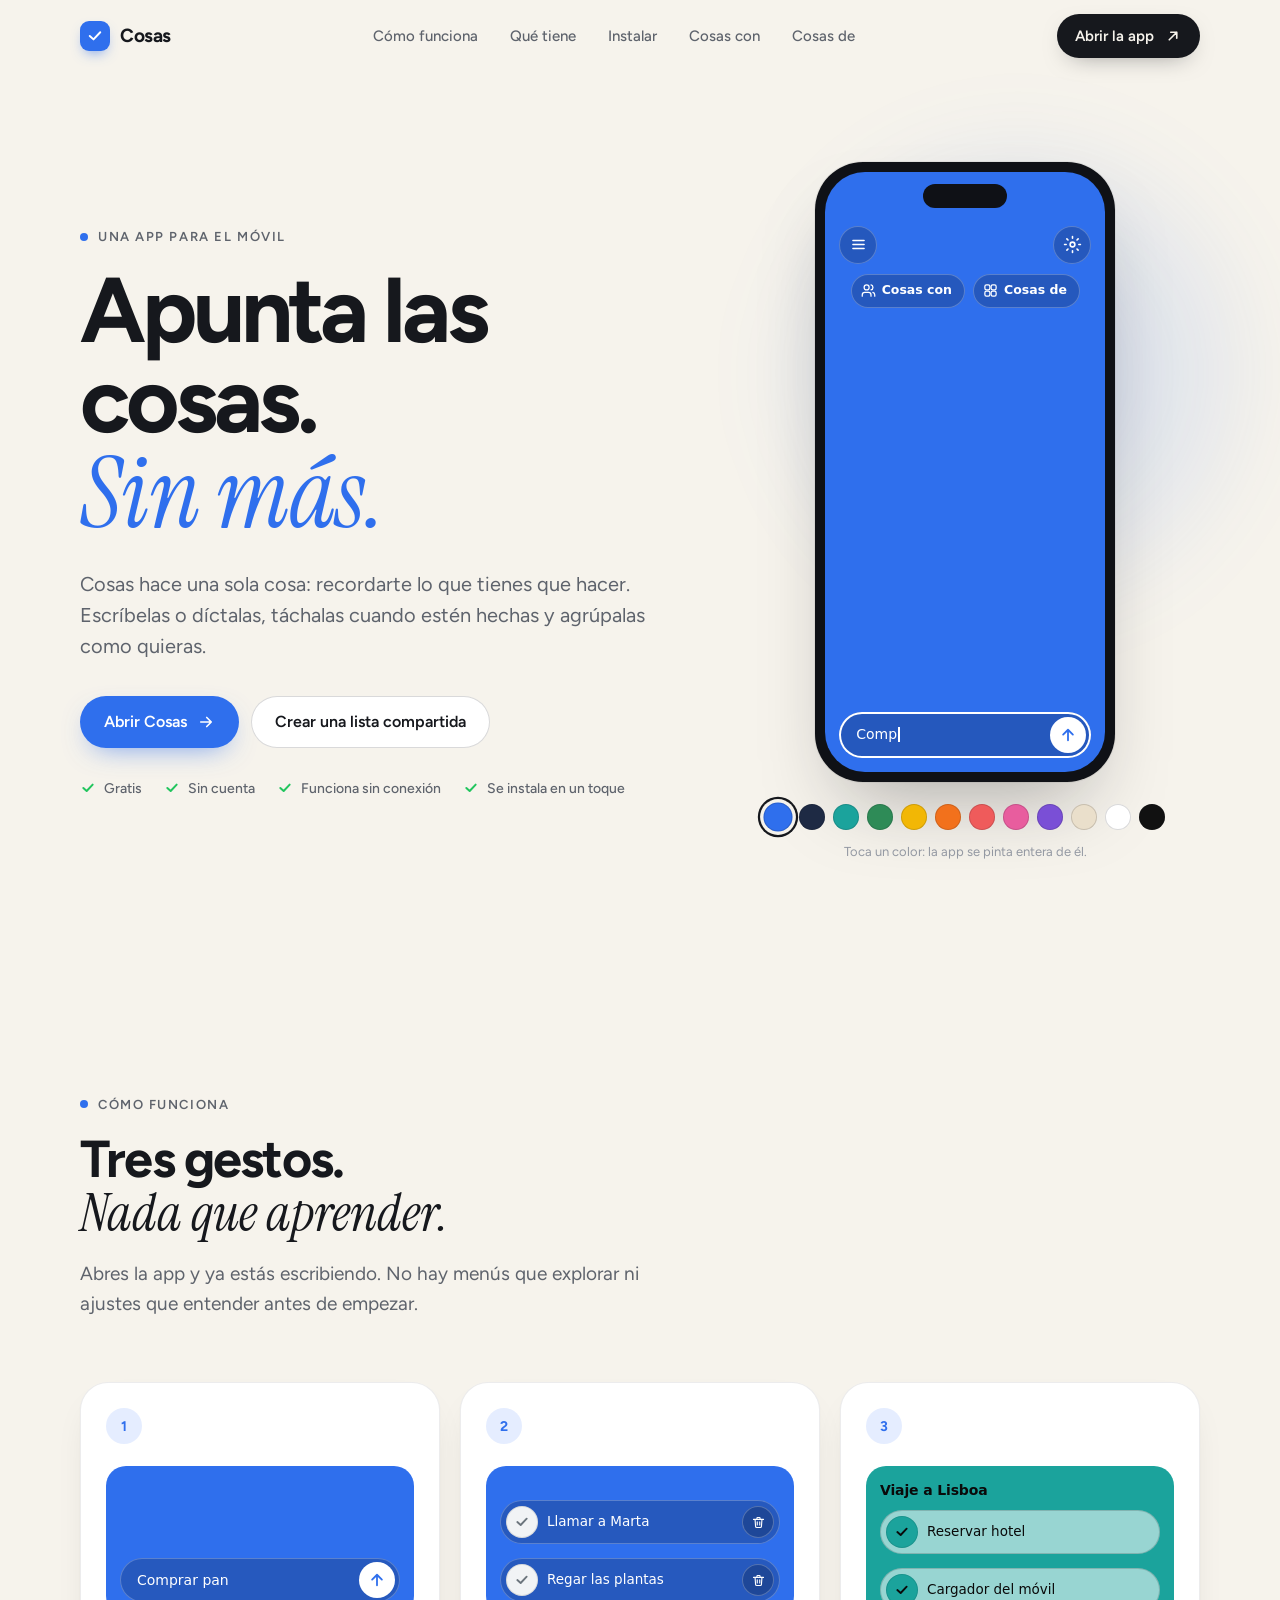
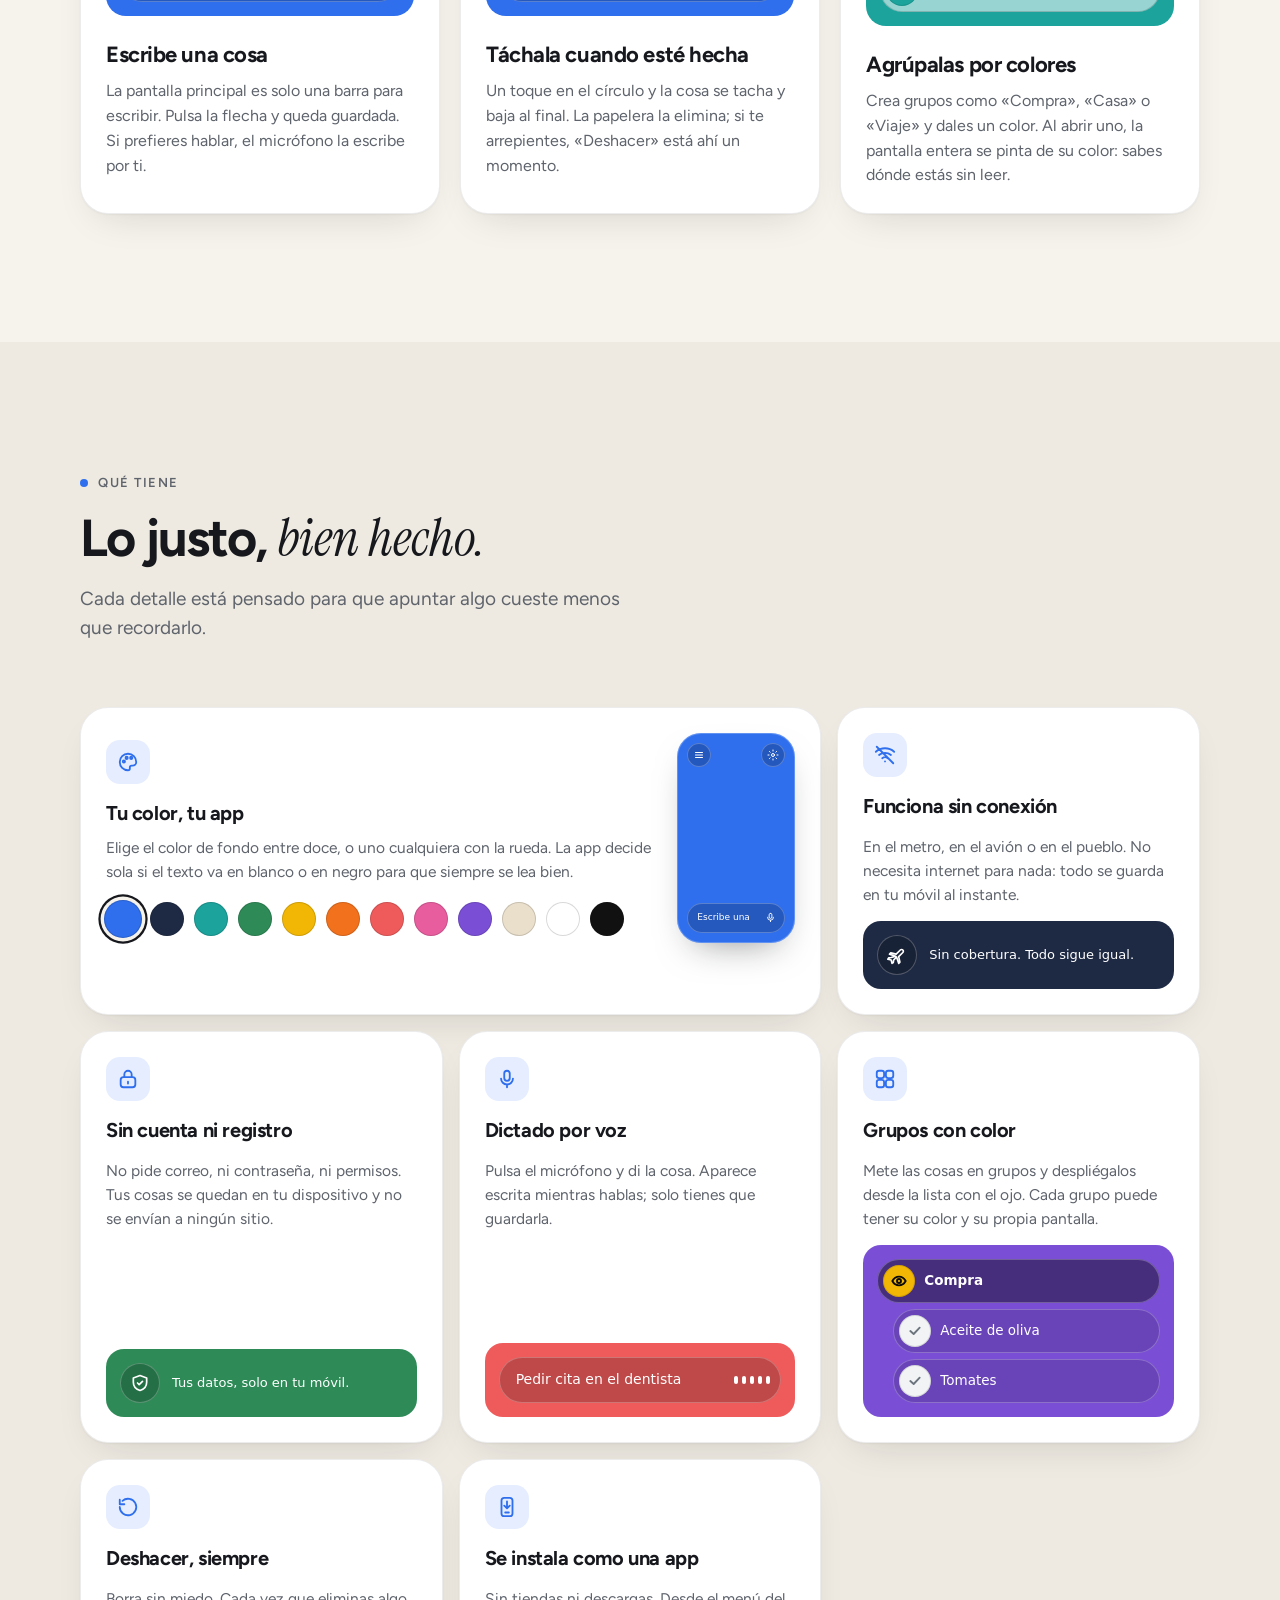
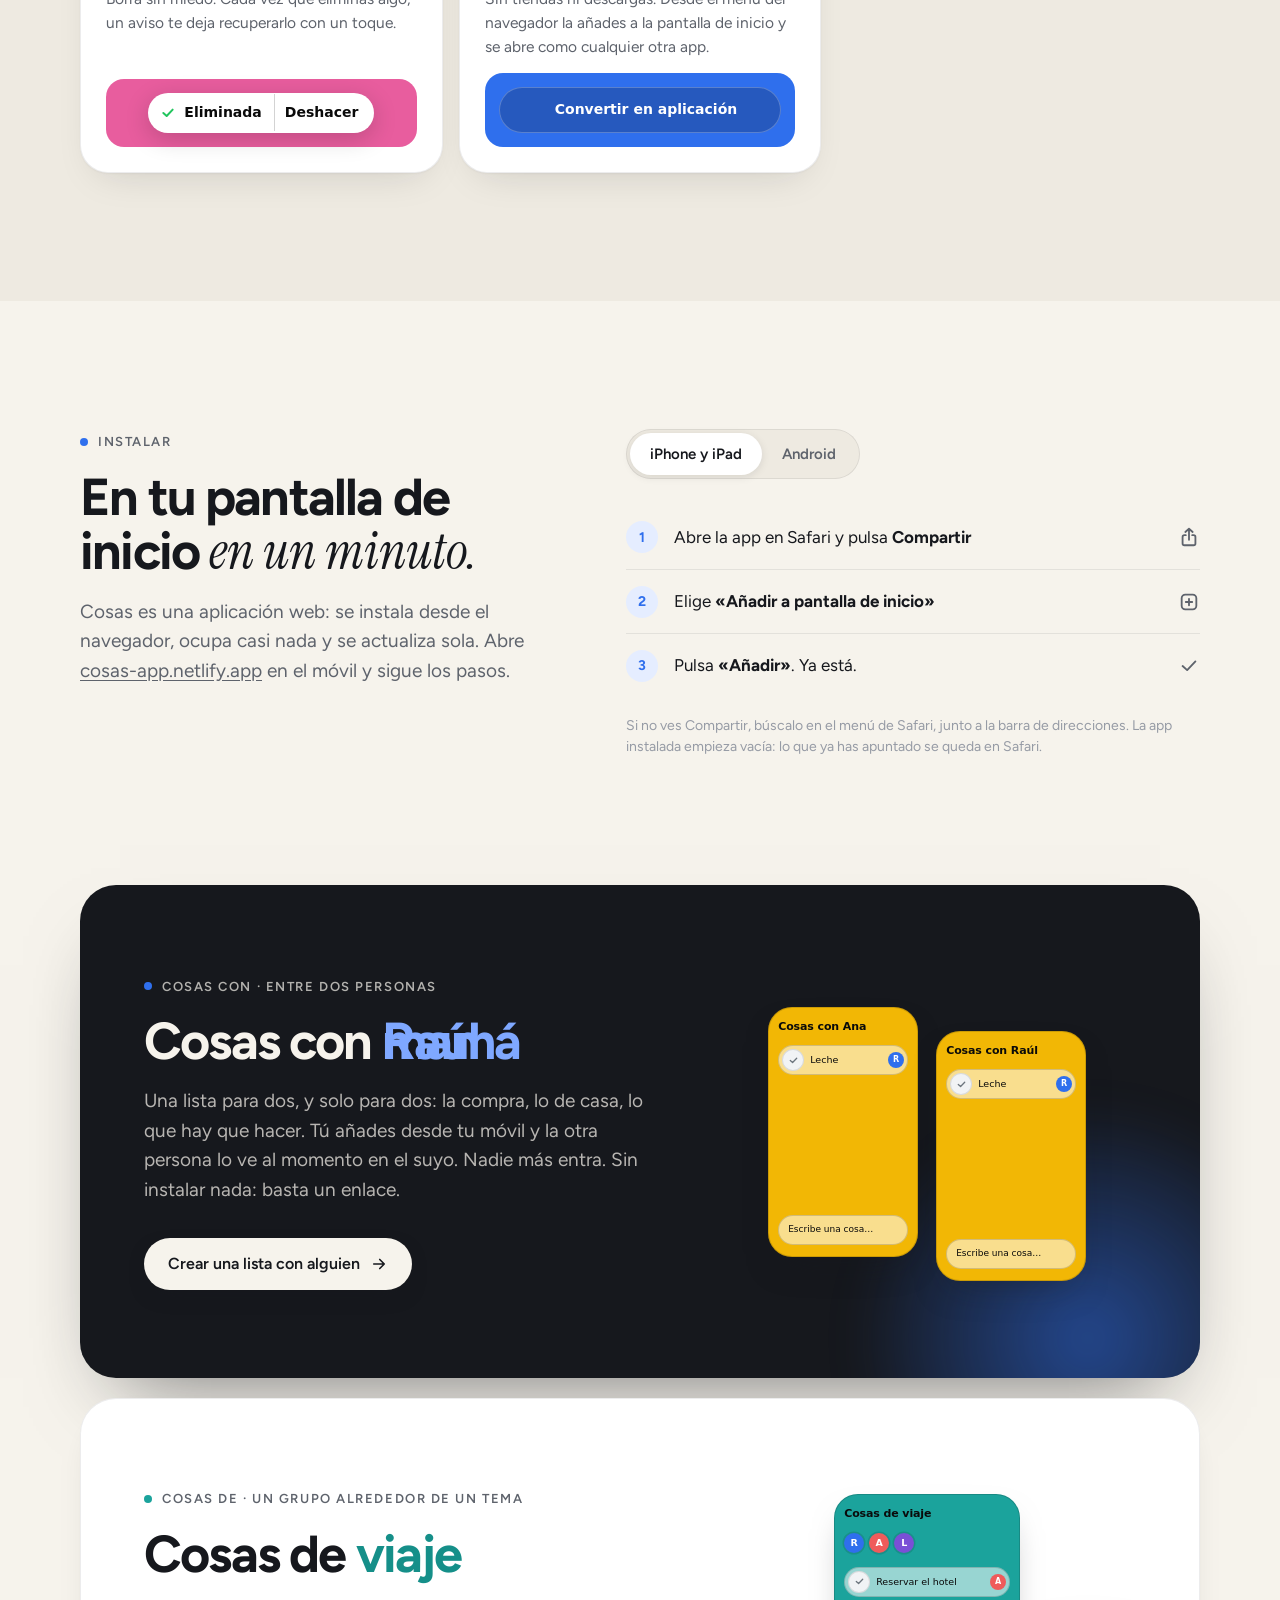
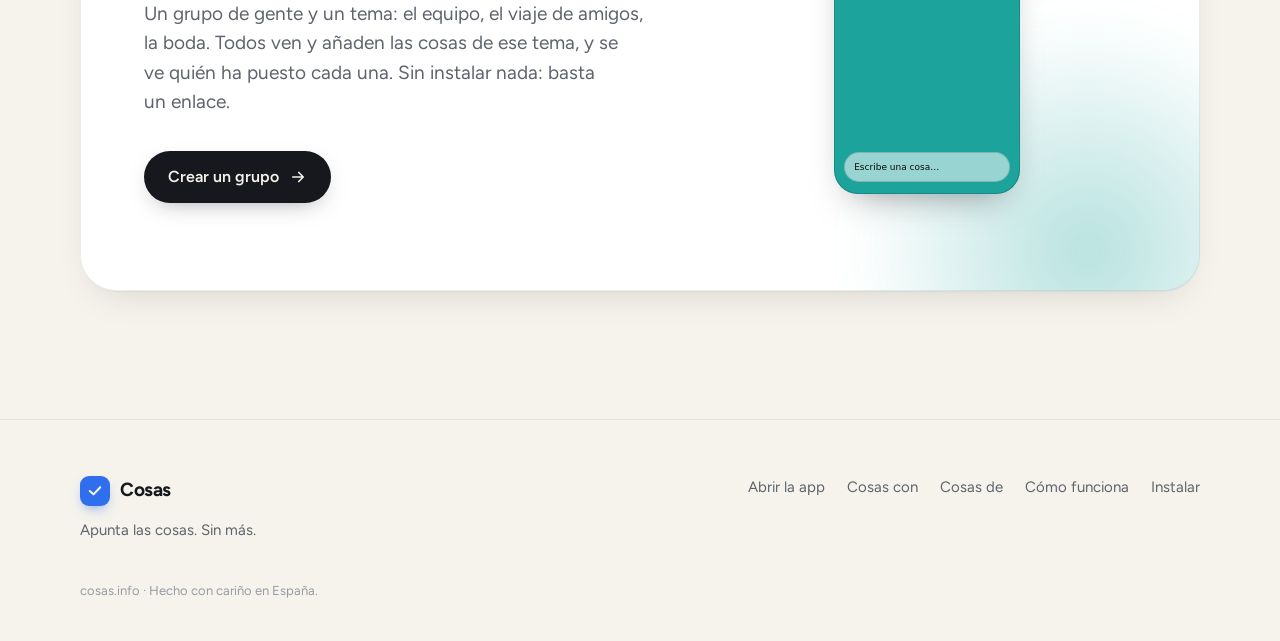
==== commit 263e5fcd: "El dominio de la web pasa a ser cosas.info Co-Authored-By: Claude Fable 5.1 <noreply@anthropic.com> " ====
--- a/index.html
+++ b/index.html
@@ -7,12 +7,12 @@
   <meta name="description" content="Cosas es una app sencilla para apuntar lo que tienes que hacer: escribe o dicta, tacha lo hecho y agrúpalo por colores. Gratis, sin cuenta y sin conexión. Con «Cosas con» y «Cosas de» creas listas compartidas en tiempo real.">
   <meta name="theme-color" content="#F6F3EC" media="(prefers-color-scheme: light)">
   <meta name="theme-color" content="#111317" media="(prefers-color-scheme: dark)">
-  <link rel="canonical" href="https://cosas.es/">
+  <link rel="canonical" href="https://cosas.info/">
   <meta property="og:type" content="website">
   <meta property="og:title" content="Cosas · Apunta las cosas. Sin más.">
   <meta property="og:description" content="Una app sencilla para apuntar lo que tienes que hacer. Gratis, sin cuenta y sin conexión. Y con «Cosas con», listas compartidas en tiempo real.">
-  <meta property="og:url" content="https://cosas.es/">
-  <meta property="og:image" content="https://cosas.es/icons/og.png">
+  <meta property="og:url" content="https://cosas.info/">
+  <meta property="og:image" content="https://cosas.info/icons/og.png">
   <meta property="og:locale" content="es_ES">
   <meta name="twitter:card" content="summary_large_image">
   <link rel="icon" href="/icons/favicon.svg" type="image/svg+xml">
@@ -430,7 +430,7 @@
         <a href="#como-funciona">Cómo funciona</a>
         <a href="#instalar">Instalar</a>
       </nav>
-      <p class="pie-nota">cosas.es · Hecho con cariño en España.</p>
+      <p class="pie-nota">cosas.info · Hecho con cariño en España.</p>
     </div>
   </footer>
 
--- a/css/base.css
+++ b/css/base.css
@@ -1,4 +1,4 @@
-/* cosas.es · base
+/* cosas.info · base
    Tokens, reset y piezas comunes a toda la web (cabecera, botones, pie).
    Un papel cálido de fondo, tinta casi negra y el azul de la app como único acento. */
 
--- a/css/landing.css
+++ b/css/landing.css
@@ -1,4 +1,4 @@
-/* cosas.es · portada */
+/* cosas.info · portada */
 
 main { display: block; }
 
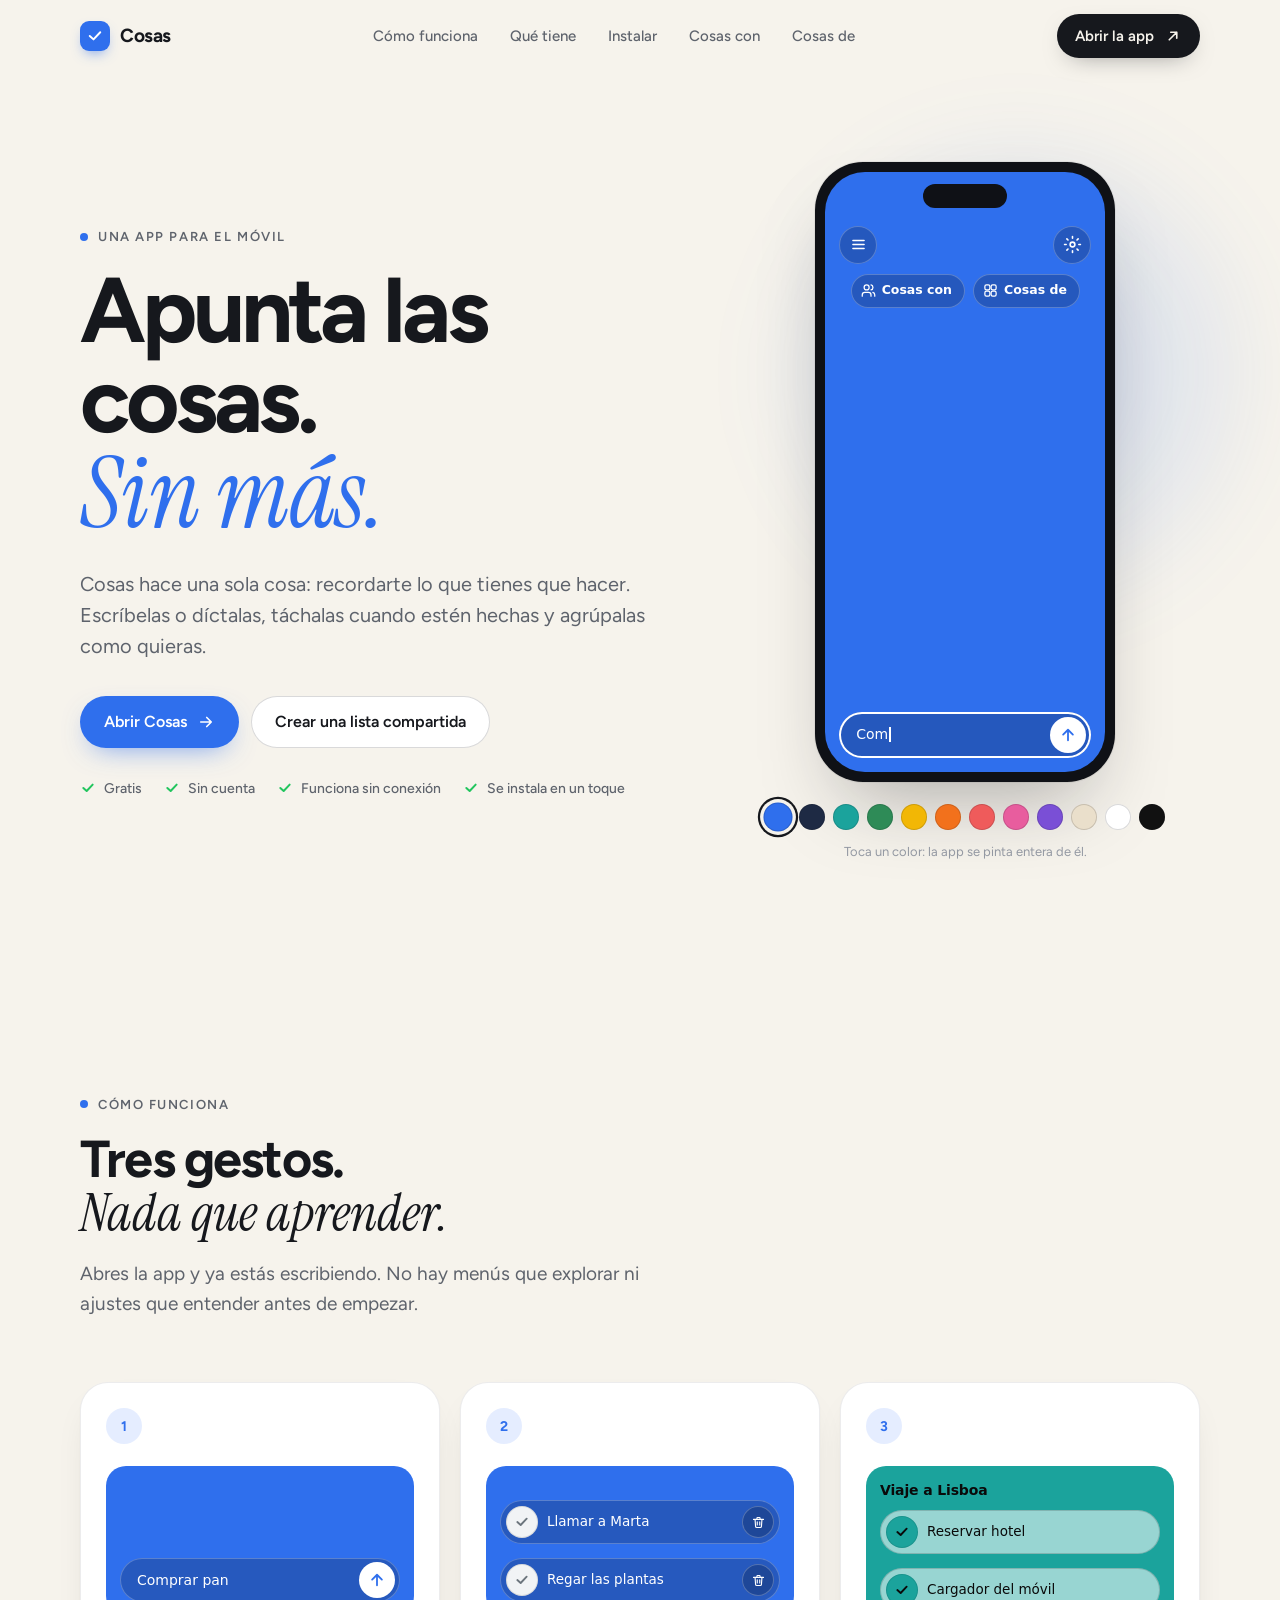
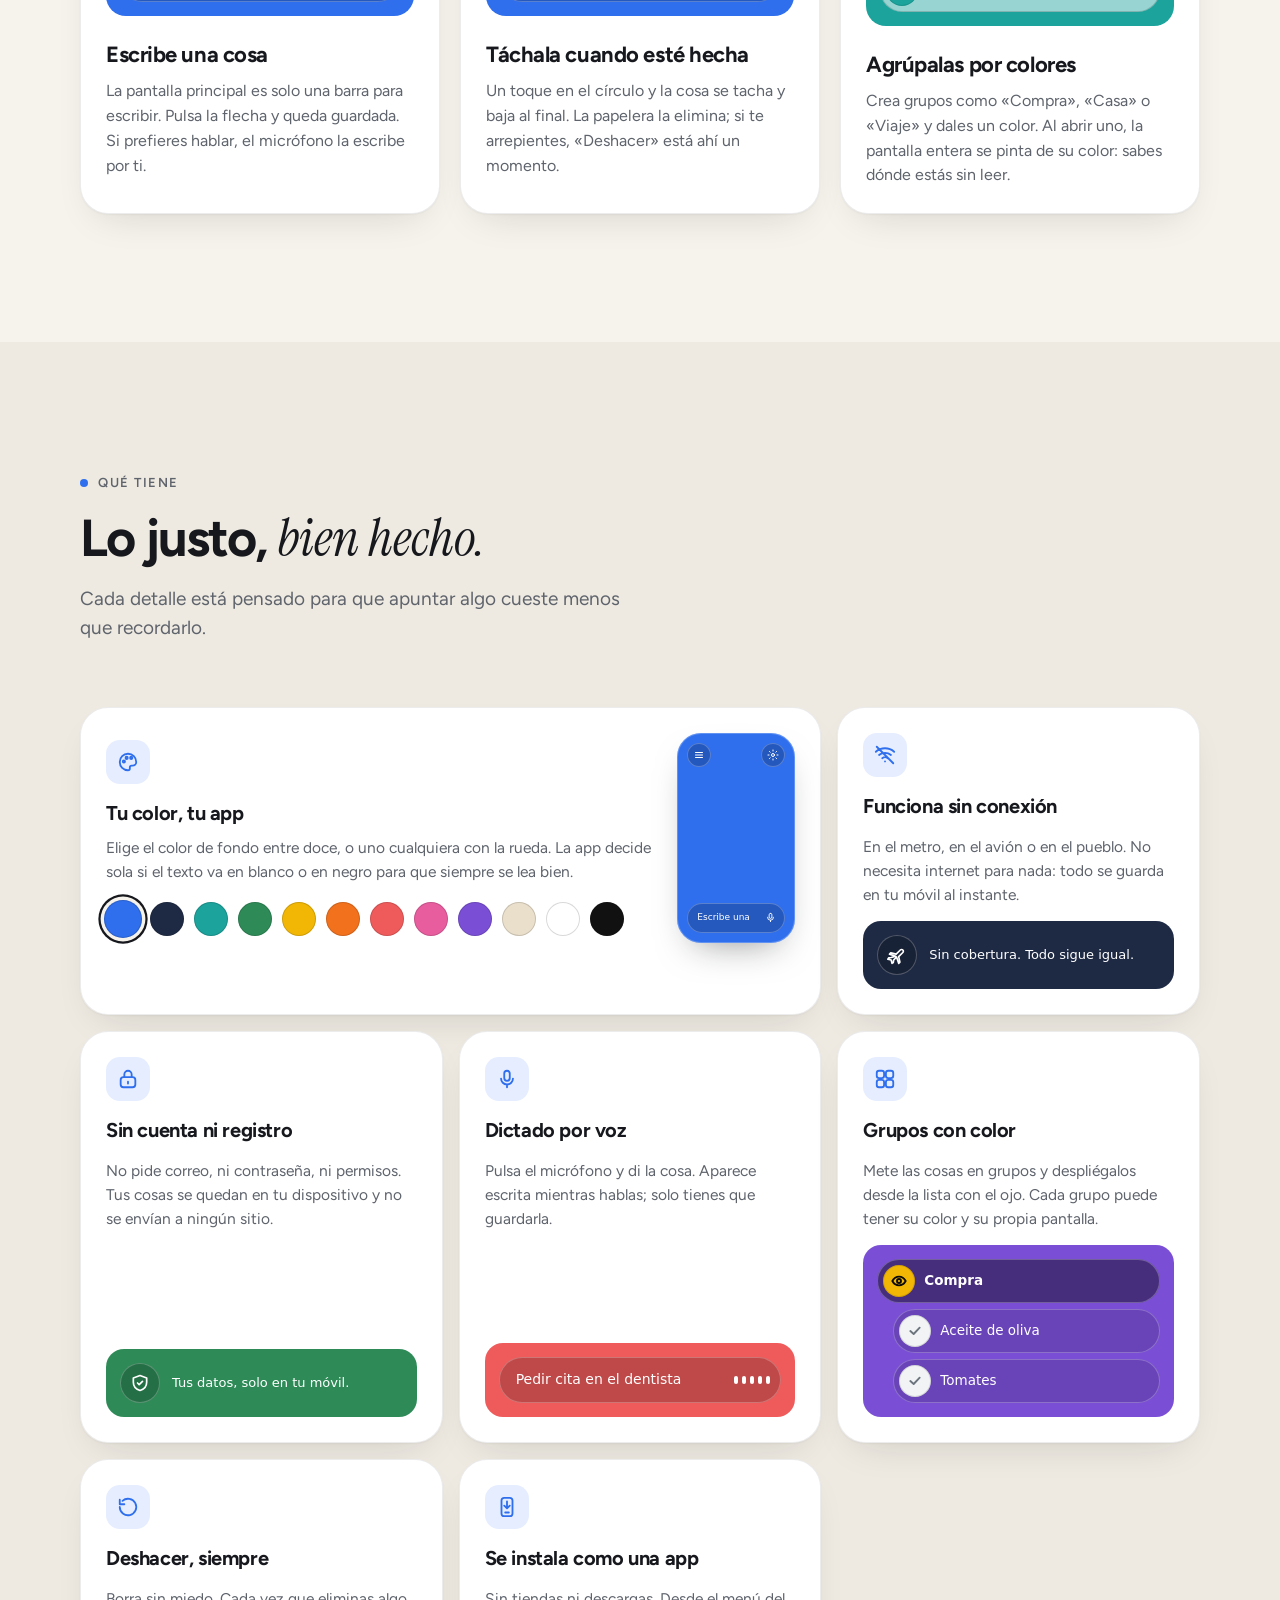
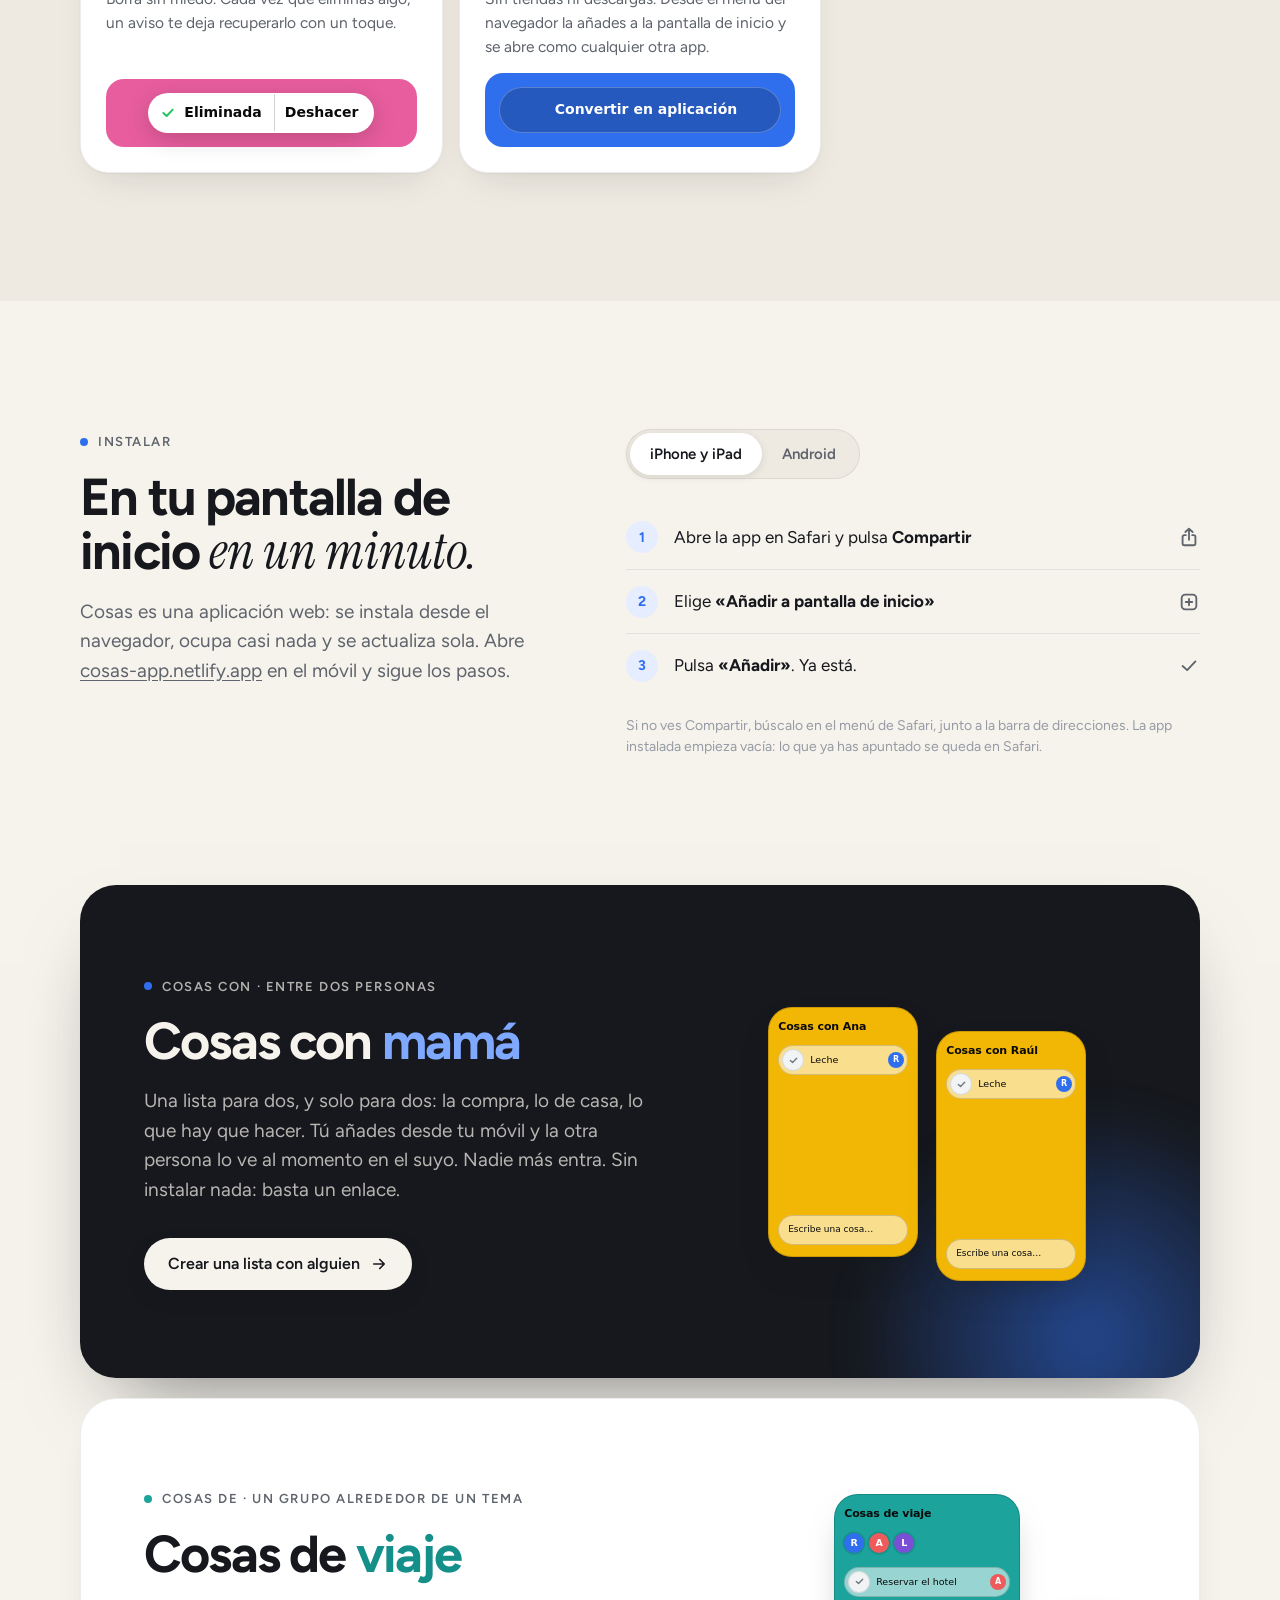
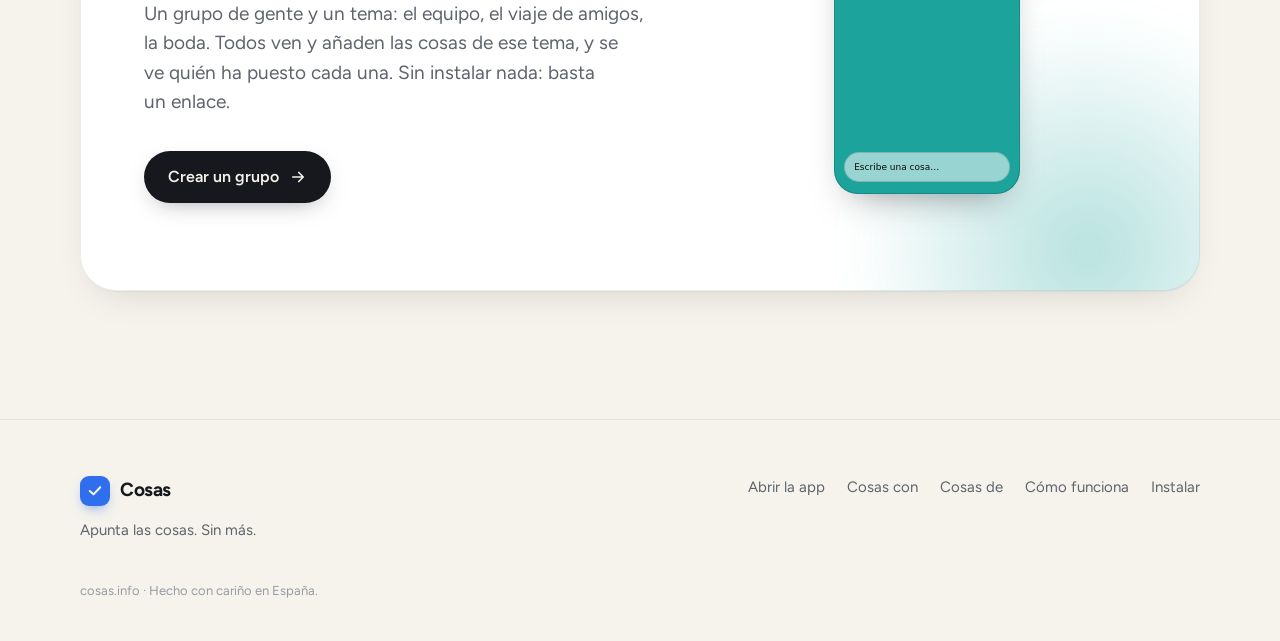
==== commit a55ac1b9: "Publicar en GitHub Pages: rutas relativas, 404 que abre las listas y flujo de despliegue La web func" ====
--- a/index.html
+++ b/index.html
@@ -15,19 +15,19 @@
   <meta property="og:image" content="https://cosas.info/icons/og.png">
   <meta property="og:locale" content="es_ES">
   <meta name="twitter:card" content="summary_large_image">
-  <link rel="icon" href="/icons/favicon.svg" type="image/svg+xml">
-  <link rel="apple-touch-icon" href="/icons/apple-touch-icon.png">
+  <link rel="icon" href="icons/favicon.svg" type="image/svg+xml">
+  <link rel="apple-touch-icon" href="icons/apple-touch-icon.png">
   <link rel="preconnect" href="https://fonts.googleapis.com">
   <link rel="preconnect" href="https://fonts.gstatic.com" crossorigin>
   <link rel="stylesheet" href="https://fonts.googleapis.com/css2?family=Figtree:ital,wght@0,400..800;1,400..800&family=Instrument+Serif:ital@0;1&display=swap">
-  <link rel="stylesheet" href="/css/base.css">
-  <link rel="stylesheet" href="/css/landing.css">
+  <link rel="stylesheet" href="css/base.css">
+  <link rel="stylesheet" href="css/landing.css">
 </head>
 <body>
 
   <header class="cabecera" id="cabecera">
     <div class="cabecera-interior">
-      <a class="marca" href="/" aria-label="Cosas, inicio">
+      <a class="marca" href="./" aria-label="Cosas, inicio">
         <span class="marca-icono" aria-hidden="true">
           <svg viewBox="0 0 24 24" fill="none" stroke="currentColor" stroke-linecap="round" stroke-linejoin="round"><path d="M19 7 10 16.5 5 12"/></svg>
         </span>
@@ -61,7 +61,7 @@
               Abrir Cosas
               <svg class="icono" viewBox="0 0 24 24" aria-hidden="true"><path d="M5 12h14M13 6l6 6-6 6"/></svg>
             </a>
-            <a class="boton boton-secundario" href="/con/">Crear una lista compartida</a>
+            <a class="boton boton-secundario" href="con/">Crear una lista compartida</a>
           </div>
           <ul class="hero-notas" aria-label="Lo esencial">
             <li><svg class="icono" viewBox="0 0 24 24" aria-hidden="true"><path d="M19 7 10 16.5 5 12"/></svg>Gratis</li>
@@ -360,7 +360,7 @@
               <h2 class="titulo-seccion">Cosas con <span class="nombre-rotando" aria-live="off"><span class="activo">Raúl</span><span>mamá</span><span>Lucía</span><span>los del piso</span></span></h2>
               <p class="entradilla">Una lista para dos, y solo para dos: la compra, lo de casa, lo que hay que hacer. Tú añades desde tu móvil y la otra persona lo ve al momento en el suyo. Nadie más entra. Sin instalar nada: basta un enlace.</p>
               <div class="hero-acciones">
-                <a class="boton boton-primario" href="/con/">
+                <a class="boton boton-primario" href="con/">
                   Crear una lista con alguien
                   <svg class="icono" viewBox="0 0 24 24" aria-hidden="true"><path d="M5 12h14M13 6l6 6-6 6"/></svg>
                 </a>
@@ -393,7 +393,7 @@
               <h2 class="titulo-seccion">Cosas de <span class="nombre-rotando" aria-live="off"><span class="activo">trabajo</span><span>viaje</span><span>la boda</span><span>clase</span></span></h2>
               <p class="entradilla">Un grupo de gente y un tema: el equipo, el viaje de amigos, la boda. Todos ven y añaden las cosas de ese tema, y se ve quién ha puesto cada una. Sin instalar nada: basta un enlace.</p>
               <div class="hero-acciones">
-                <a class="boton boton-primario" href="/de/">
+                <a class="boton boton-primario" href="de/">
                   Crear un grupo
                   <svg class="icono" viewBox="0 0 24 24" aria-hidden="true"><path d="M5 12h14M13 6l6 6-6 6"/></svg>
                 </a>
@@ -417,7 +417,7 @@
   <footer class="pie">
     <div class="pie-interior">
       <div>
-        <a class="marca" href="/">
+        <a class="marca" href="./">
           <span class="marca-icono" aria-hidden="true"><svg viewBox="0 0 24 24" fill="none" stroke="currentColor" stroke-linecap="round" stroke-linejoin="round"><path d="M19 7 10 16.5 5 12"/></svg></span>
           Cosas
         </a>
@@ -425,8 +425,8 @@
       </div>
       <nav class="pie-enlaces" aria-label="Pie">
         <a href="https://cosas-app.netlify.app" target="_blank" rel="noopener">Abrir la app</a>
-        <a href="/con/">Cosas con</a>
-        <a href="/de/">Cosas de</a>
+        <a href="con/">Cosas con</a>
+        <a href="de/">Cosas de</a>
         <a href="#como-funciona">Cómo funciona</a>
         <a href="#instalar">Instalar</a>
       </nav>
@@ -434,6 +434,6 @@
     </div>
   </footer>
 
-  <script src="/js/landing.js" defer></script>
+  <script src="js/landing.js" defer></script>
 </body>
 </html>
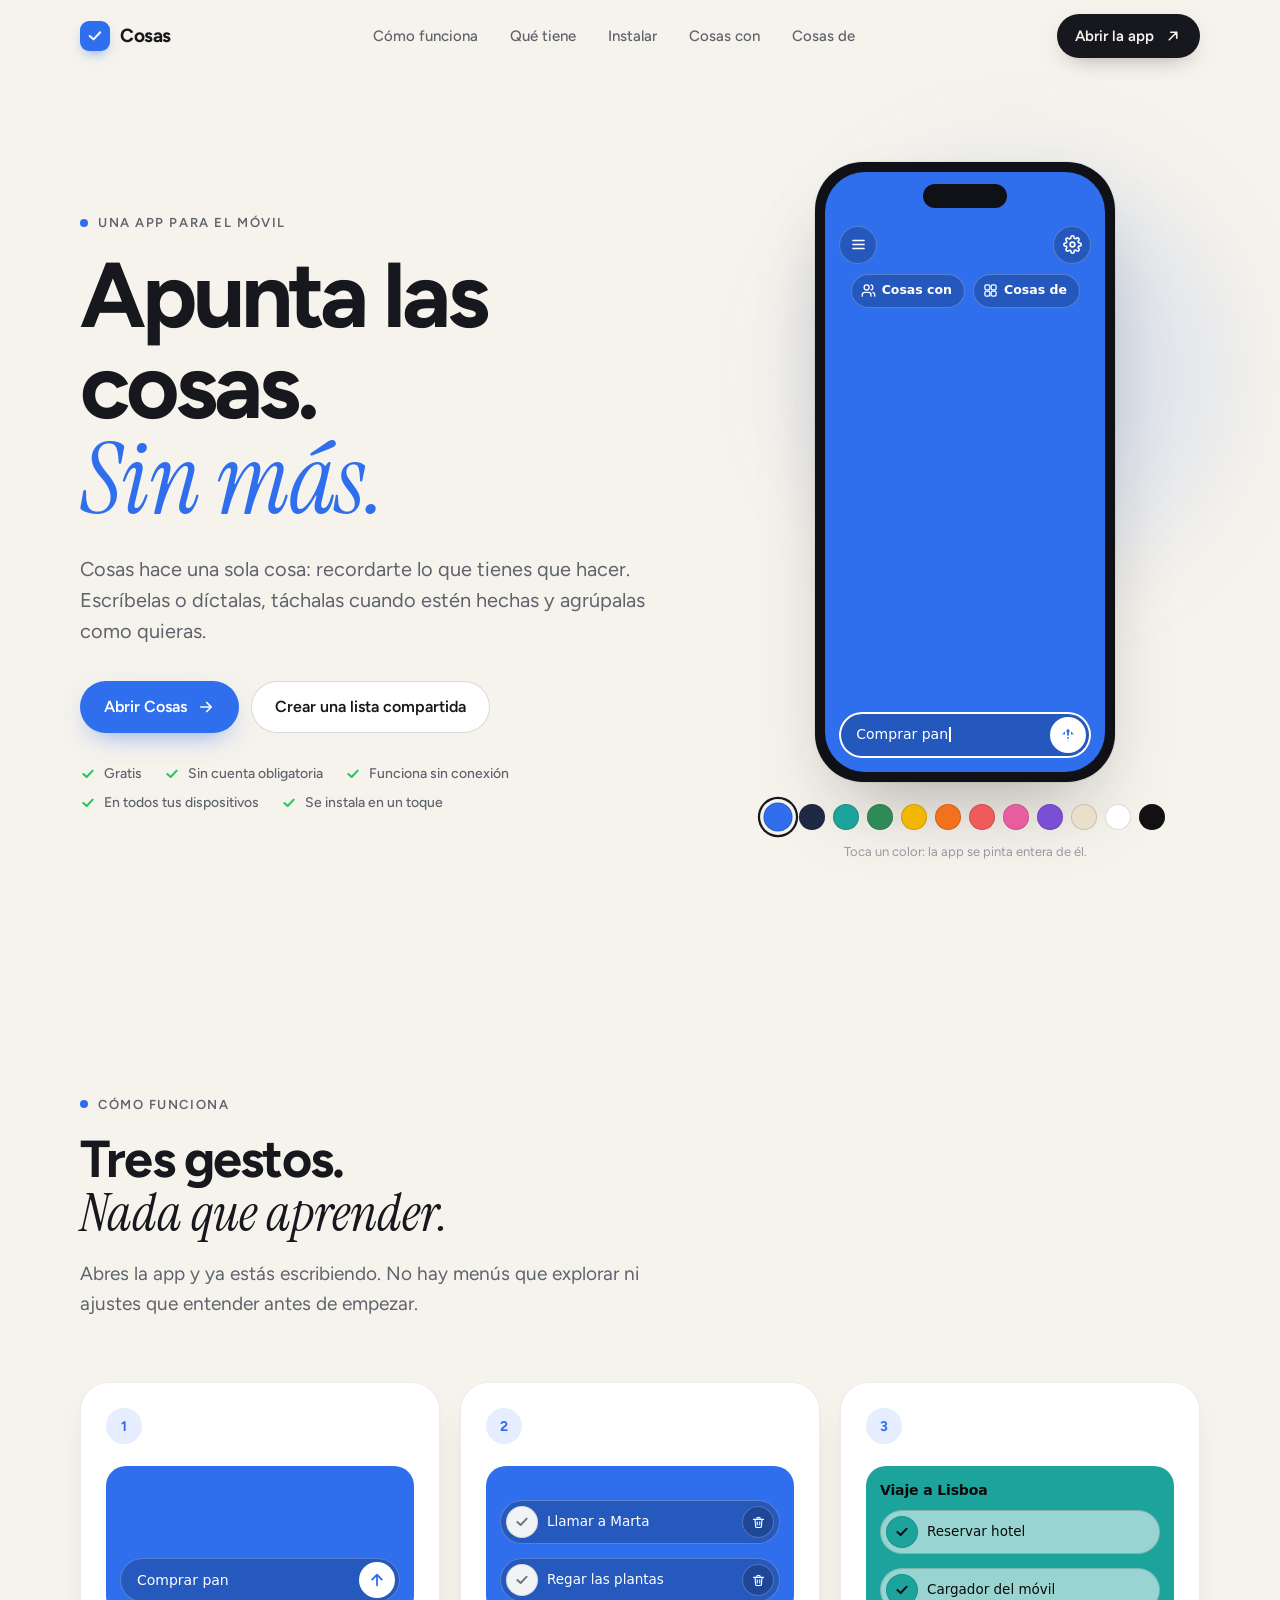
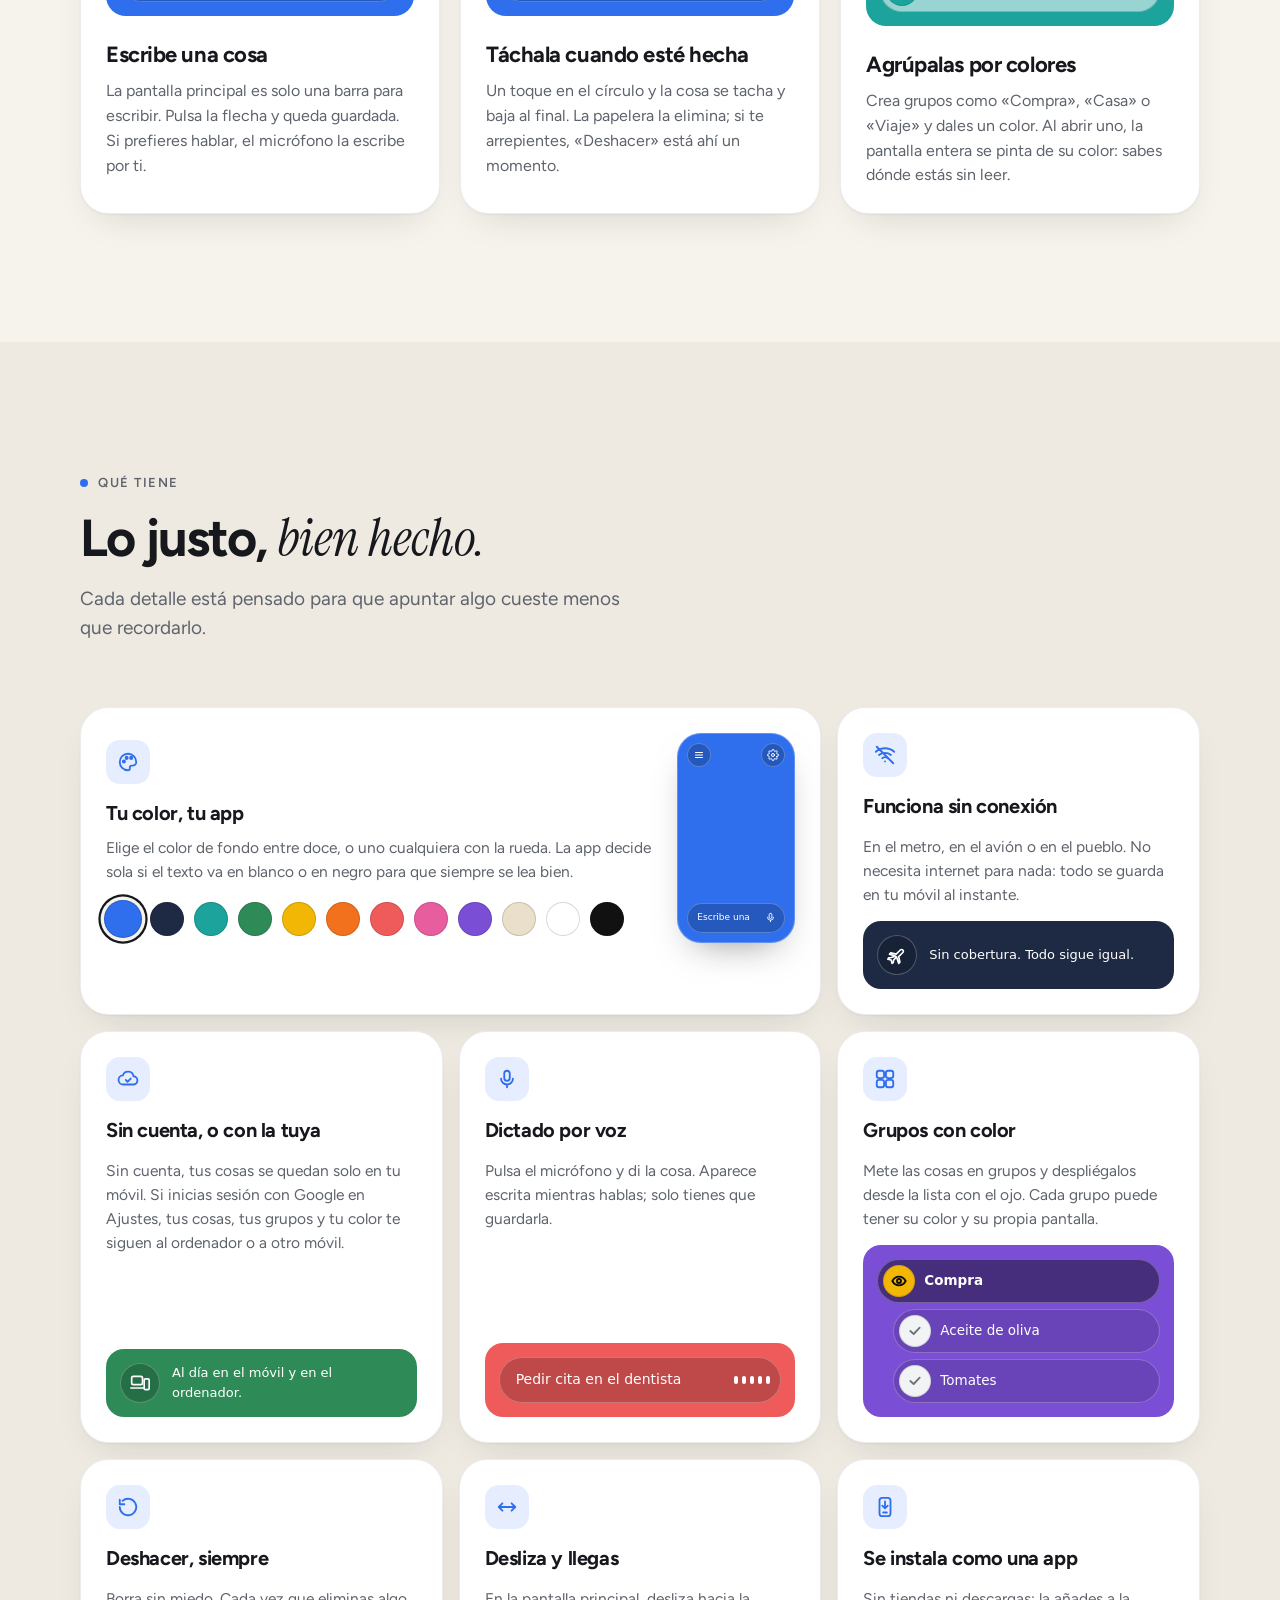
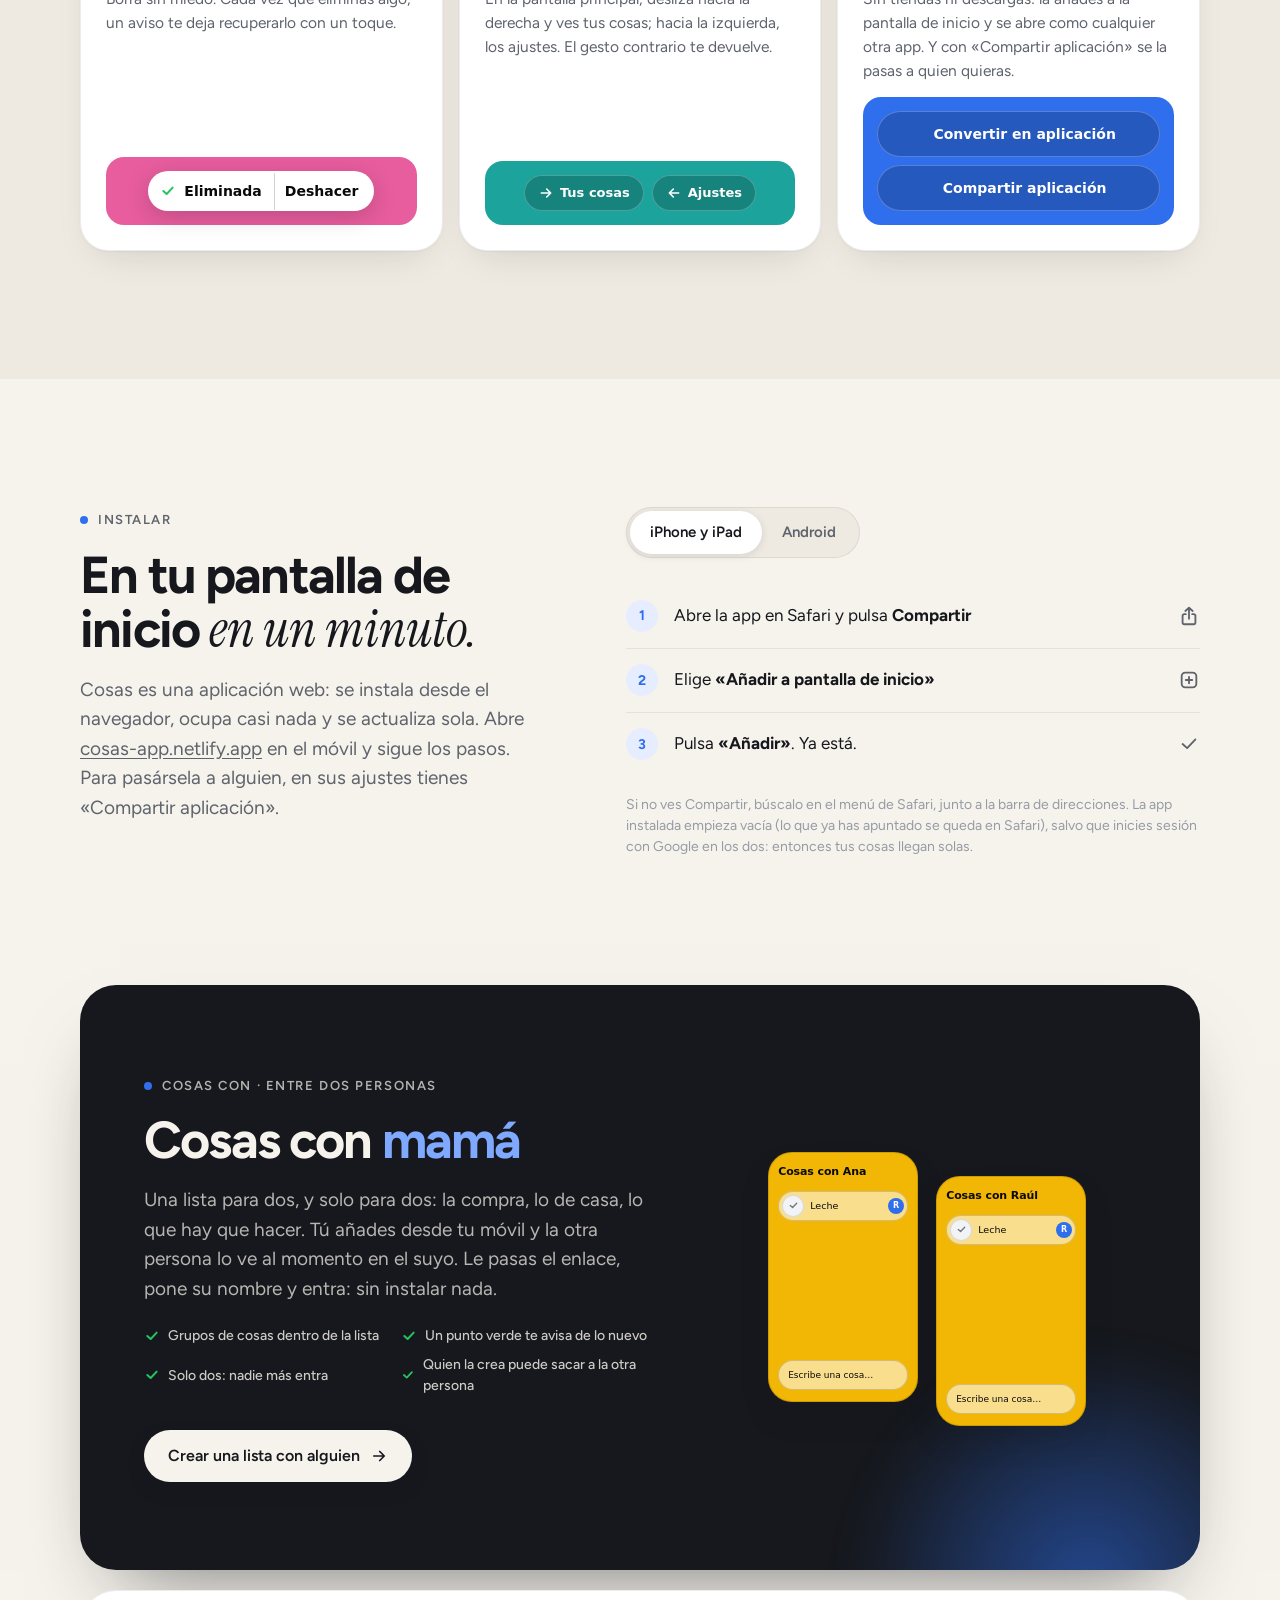
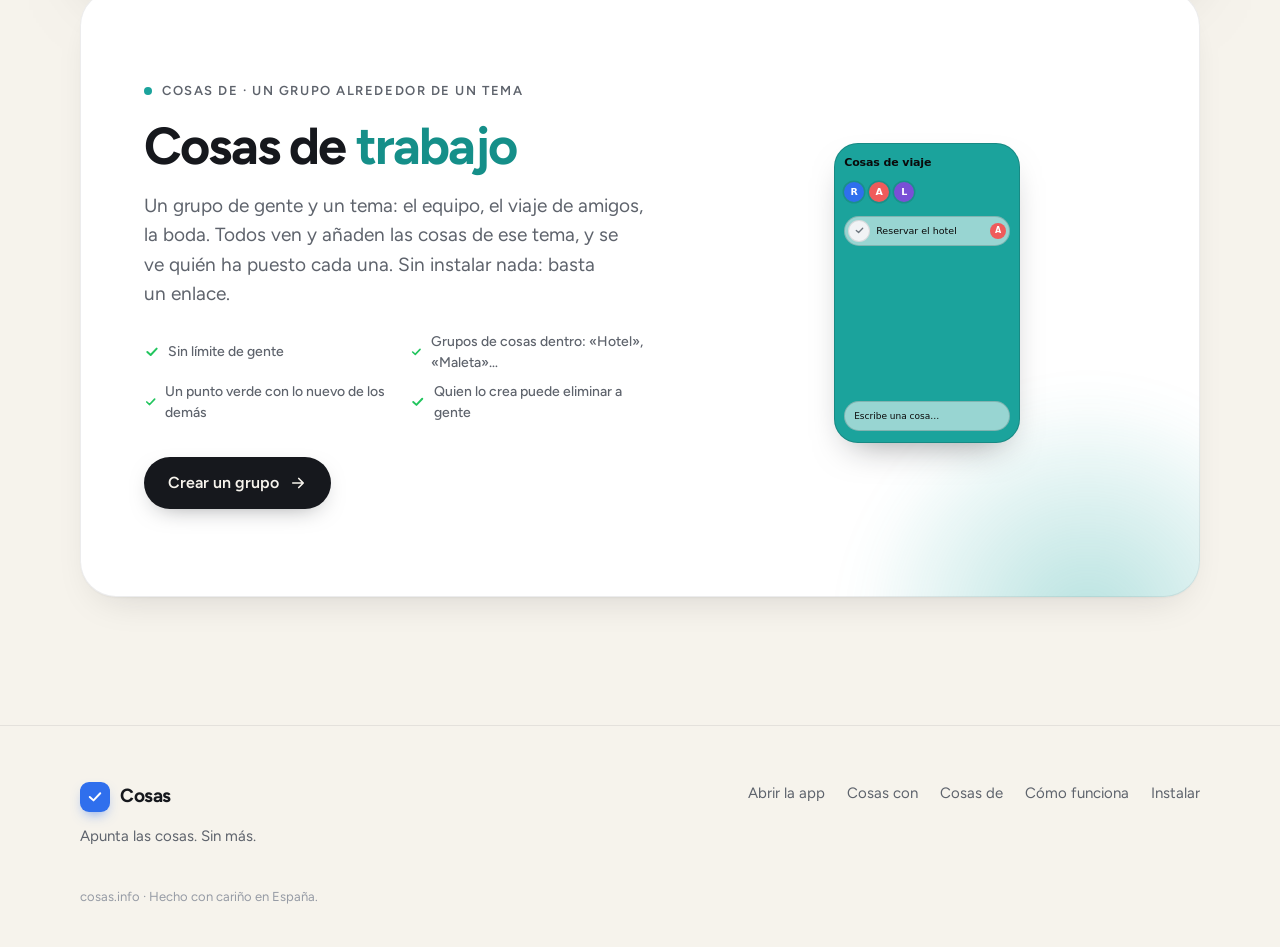
==== commit 6c044113: "Portada al día con lo que hace ahora la app - La cuenta es opcional: «Sin cuenta ni registro» (tus d" ====
--- a/index.html
+++ b/index.html
@@ -4,13 +4,13 @@
   <meta charset="UTF-8">
   <meta name="viewport" content="width=device-width, initial-scale=1, viewport-fit=cover">
   <title>Cosas · Apunta las cosas. Sin más.</title>
-  <meta name="description" content="Cosas es una app sencilla para apuntar lo que tienes que hacer: escribe o dicta, tacha lo hecho y agrúpalo por colores. Gratis, sin cuenta y sin conexión. Con «Cosas con» y «Cosas de» creas listas compartidas en tiempo real.">
+  <meta name="description" content="Cosas es una app sencilla para apuntar lo que tienes que hacer: escribe o dicta, tacha lo hecho y agrúpalo por colores. Gratis y sin conexión; si quieres, con tu cuenta de Google en todos tus dispositivos. Con «Cosas con» y «Cosas de» creas listas compartidas en tiempo real.">
   <meta name="theme-color" content="#F6F3EC" media="(prefers-color-scheme: light)">
   <meta name="theme-color" content="#111317" media="(prefers-color-scheme: dark)">
   <link rel="canonical" href="https://cosas.info/">
   <meta property="og:type" content="website">
   <meta property="og:title" content="Cosas · Apunta las cosas. Sin más.">
-  <meta property="og:description" content="Una app sencilla para apuntar lo que tienes que hacer. Gratis, sin cuenta y sin conexión. Y con «Cosas con», listas compartidas en tiempo real.">
+  <meta property="og:description" content="Una app sencilla para apuntar lo que tienes que hacer. Gratis, sin conexión y, si quieres, en todos tus dispositivos. Y con «Cosas con» y «Cosas de», listas compartidas en tiempo real.">
   <meta property="og:url" content="https://cosas.info/">
   <meta property="og:image" content="https://cosas.info/icons/og.png">
   <meta property="og:locale" content="es_ES">
@@ -21,7 +21,7 @@
   <link rel="preconnect" href="https://fonts.gstatic.com" crossorigin>
   <link rel="stylesheet" href="https://fonts.googleapis.com/css2?family=Figtree:ital,wght@0,400..800;1,400..800&family=Instrument+Serif:ital@0;1&display=swap">
   <link rel="stylesheet" href="css/base.css">
-  <link rel="stylesheet" href="css/landing.css">
+  <link rel="stylesheet" href="css/landing.css?v=2">
 </head>
 <body>
 
@@ -65,8 +65,9 @@
           </div>
           <ul class="hero-notas" aria-label="Lo esencial">
             <li><svg class="icono" viewBox="0 0 24 24" aria-hidden="true"><path d="M19 7 10 16.5 5 12"/></svg>Gratis</li>
-            <li><svg class="icono" viewBox="0 0 24 24" aria-hidden="true"><path d="M19 7 10 16.5 5 12"/></svg>Sin cuenta</li>
+            <li><svg class="icono" viewBox="0 0 24 24" aria-hidden="true"><path d="M19 7 10 16.5 5 12"/></svg>Sin cuenta obligatoria</li>
             <li><svg class="icono" viewBox="0 0 24 24" aria-hidden="true"><path d="M19 7 10 16.5 5 12"/></svg>Funciona sin conexión</li>
+            <li><svg class="icono" viewBox="0 0 24 24" aria-hidden="true"><path d="M19 7 10 16.5 5 12"/></svg>En todos tus dispositivos</li>
             <li><svg class="icono" viewBox="0 0 24 24" aria-hidden="true"><path d="M19 7 10 16.5 5 12"/></svg>Se instala en un toque</li>
           </ul>
         </div>
@@ -79,7 +80,7 @@
               <div class="tel-vista tel-vista-inicio" aria-hidden="true">
                 <div class="tel-esquinas">
                   <span class="tel-redondo" id="demo-boton-lista"><svg viewBox="0 0 24 24"><path d="M5 7h14M5 12h14M5 17h14"/></svg></span>
-                  <span class="tel-redondo"><svg viewBox="0 0 24 24"><circle cx="12" cy="12" r="3"/><path d="M12 2v2M12 20v2M2 12h2M20 12h2M4.9 4.9l1.4 1.4M17.7 17.7l1.4 1.4M4.9 19.1l1.4-1.4M17.7 6.3l1.4-1.4"/></svg></span>
+                  <span class="tel-redondo"><svg viewBox="0 0 24 24"><circle cx="12" cy="12" r="3"/><path d="M19.4 15a1.65 1.65 0 0 0 .33 1.82l.06.06a2 2 0 0 1 0 2.83 2 2 0 0 1-2.83 0l-.06-.06a1.65 1.65 0 0 0-1.82-.33 1.65 1.65 0 0 0-1 1.51V21a2 2 0 0 1-2 2 2 2 0 0 1-2-2v-.09A1.65 1.65 0 0 0 9 19.4a1.65 1.65 0 0 0-1.82.33l-.06.06a2 2 0 0 1-2.83 0 2 2 0 0 1 0-2.83l.06-.06a1.65 1.65 0 0 0 .33-1.82 1.65 1.65 0 0 0-1.51-1H3a2 2 0 0 1-2-2 2 2 0 0 1 2-2h.09A1.65 1.65 0 0 0 4.6 9a1.65 1.65 0 0 0-.33-1.82l-.06-.06a2 2 0 0 1 0-2.83 2 2 0 0 1 2.83 0l.06.06a1.65 1.65 0 0 0 1.82.33H9a1.65 1.65 0 0 0 1-1.51V3a2 2 0 0 1 2-2 2 2 0 0 1 2 2v.09a1.65 1.65 0 0 0 1 1.51 1.65 1.65 0 0 0 1.82-.33l.06-.06a2 2 0 0 1 2.83 0 2 2 0 0 1 0 2.83l-.06.06a1.65 1.65 0 0 0-.33 1.82V9a1.65 1.65 0 0 0 1.51 1H21a2 2 0 0 1 2 2 2 2 0 0 1-2 2h-.09a1.65 1.65 0 0 0-1.51 1z"/></svg></span>
                 </div>
                 <!-- Los accesos directos a Cosas con y Cosas de, como en la pantalla de inicio de la app. -->
                 <div class="tel-accesos">
@@ -231,7 +232,7 @@
               <div class="mini-telefono" data-telefono data-tono="oscuro" aria-hidden="true">
                 <div class="tel-esquinas">
                   <span class="tel-redondo"><svg viewBox="0 0 24 24"><path d="M5 7h14M5 12h14M5 17h14"/></svg></span>
-                  <span class="tel-redondo"><svg viewBox="0 0 24 24"><circle cx="12" cy="12" r="3"/><path d="M12 2v2M12 20v2M2 12h2M20 12h2M4.9 4.9l1.4 1.4M17.7 17.7l1.4 1.4M4.9 19.1l1.4-1.4M17.7 6.3l1.4-1.4"/></svg></span>
+                  <span class="tel-redondo"><svg viewBox="0 0 24 24"><circle cx="12" cy="12" r="3"/><path d="M19.4 15a1.65 1.65 0 0 0 .33 1.82l.06.06a2 2 0 0 1 0 2.83 2 2 0 0 1-2.83 0l-.06-.06a1.65 1.65 0 0 0-1.82-.33 1.65 1.65 0 0 0-1 1.51V21a2 2 0 0 1-2 2 2 2 0 0 1-2-2v-.09A1.65 1.65 0 0 0 9 19.4a1.65 1.65 0 0 0-1.82.33l-.06.06a2 2 0 0 1-2.83 0 2 2 0 0 1 0-2.83l.06-.06a1.65 1.65 0 0 0 .33-1.82 1.65 1.65 0 0 0-1.51-1H3a2 2 0 0 1-2-2 2 2 0 0 1 2-2h.09A1.65 1.65 0 0 0 4.6 9a1.65 1.65 0 0 0-.33-1.82l-.06-.06a2 2 0 0 1 0-2.83 2 2 0 0 1 2.83 0l.06.06a1.65 1.65 0 0 0 1.82.33H9a1.65 1.65 0 0 0 1-1.51V3a2 2 0 0 1 2-2 2 2 0 0 1 2 2v.09a1.65 1.65 0 0 0 1 1.51 1.65 1.65 0 0 0 1.82-.33l.06-.06a2 2 0 0 1 2.83 0 2 2 0 0 1 0 2.83l-.06.06a1.65 1.65 0 0 0-.33 1.82V9a1.65 1.65 0 0 0 1.51 1H21a2 2 0 0 1 2 2 2 2 0 0 1-2 2h-.09a1.65 1.65 0 0 0-1.51 1z"/></svg></span>
                 </div>
                 <div class="tel-pildora">
                   <span class="tel-campo"></span>
@@ -252,12 +253,12 @@
           </article>
 
           <article class="tarjeta tarjeta-2 revelar" style="--retardo:.12s">
-            <span class="tarjeta-icono"><svg class="icono" viewBox="0 0 24 24" aria-hidden="true"><rect x="4" y="10" width="16" height="11" rx="3"/><path d="M8 10V7a4 4 0 0 1 8 0v3M12 15v2"/></svg></span>
-            <h3>Sin cuenta ni registro</h3>
-            <p>No pide correo, ni contraseña, ni permisos. Tus cosas se quedan en tu dispositivo y no se envían a ningún sitio.</p>
+            <span class="tarjeta-icono"><svg class="icono" viewBox="0 0 24 24" aria-hidden="true"><path d="M7 18a5 5 0 0 1-.6-10A6 6 0 0 1 18 9a4.5 4.5 0 0 1-.5 9z"/><path d="m9.5 13 2 2 3.5-3.5"/></svg></span>
+            <h3>Sin cuenta, o con la tuya</h3>
+            <p>Sin cuenta, tus cosas se quedan solo en tu móvil. Si inicias sesión con Google en Ajustes, tus cosas, tus grupos y tu color te siguen al ordenador o a otro móvil.</p>
             <div class="escena escena-privado" aria-hidden="true">
-              <span class="escena-icono-grande"><svg class="icono" viewBox="0 0 24 24"><path d="M12 3 4 6v5c0 5 3.5 8.5 8 10 4.5-1.5 8-5 8-10V6z"/><path d="m9 12 2 2 4-4"/></svg></span>
-              <span>Tus datos, solo en tu móvil.</span>
+              <span class="escena-icono-grande"><svg class="icono" viewBox="0 0 24 24"><rect x="2" y="4" width="13" height="10" rx="2"/><path d="M1 18h15"/><rect x="17" y="7" width="6" height="13" rx="1.5"/></svg></span>
+              <span>Al día en el móvil y en el ordenador.</span>
             </div>
           </article>
 
@@ -303,11 +304,22 @@
           </article>
 
           <article class="tarjeta tarjeta-2 revelar" style="--retardo:.28s">
+            <span class="tarjeta-icono"><svg class="icono" viewBox="0 0 24 24" aria-hidden="true"><path d="M7 8 3 12l4 4M17 8l4 4-4 4M3 12h18"/></svg></span>
+            <h3>Desliza y llegas</h3>
+            <p>En la pantalla principal, desliza hacia la derecha y ves tus cosas; hacia la izquierda, los ajustes. El gesto contrario te devuelve.</p>
+            <div class="escena escena-gestos" aria-hidden="true">
+              <span class="gesto"><svg class="icono" viewBox="0 0 24 24"><path d="M5 12h14M13 6l6 6-6 6"/></svg>Tus cosas</span>
+              <span class="gesto"><svg class="icono" viewBox="0 0 24 24"><path d="M19 12H5M11 6l-6 6 6 6"/></svg>Ajustes</span>
+            </div>
+          </article>
+
+          <article class="tarjeta tarjeta-2 revelar" style="--retardo:.32s">
             <span class="tarjeta-icono"><svg class="icono" viewBox="0 0 24 24" aria-hidden="true"><rect x="6" y="2" width="12" height="20" rx="3"/><path d="M12 6v7M9 10.5l3 3 3-3M10 18h4"/></svg></span>
             <h3>Se instala como una app</h3>
-            <p>Sin tiendas ni descargas. Desde el menú del navegador la añades a la pantalla de inicio y se abre como cualquier otra app.</p>
-            <div class="escena" aria-hidden="true" style="--fondo:#2F6FED">
+            <p>Sin tiendas ni descargas: la añades a la pantalla de inicio y se abre como cualquier otra app. Y con «Compartir aplicación» se la pasas a quien quieras.</p>
+            <div class="escena escena-botones" aria-hidden="true" style="--fondo:#2F6FED">
               <div class="tel-pildora"><span class="tel-campo" style="font-weight:600;text-align:center">Convertir en aplicación</span></div>
+              <div class="tel-pildora"><span class="tel-campo" style="font-weight:600;text-align:center">Compartir aplicación</span></div>
             </div>
           </article>
         </div>
@@ -320,7 +332,7 @@
         <div>
           <p class="antetitulo revelar">Instalar</p>
           <h2 class="titulo-seccion revelar" style="--retardo:.05s">En tu pantalla de inicio <span class="acento">en un minuto.</span></h2>
-          <p class="entradilla revelar" style="--retardo:.1s">Cosas es una aplicación web: se instala desde el navegador, ocupa casi nada y se actualiza sola. Abre <a href="https://cosas-app.netlify.app" target="_blank" rel="noopener" style="text-decoration:underline;text-underline-offset:3px">cosas-app.netlify.app</a> en el móvil y sigue los pasos.</p>
+          <p class="entradilla revelar" style="--retardo:.1s">Cosas es una aplicación web: se instala desde el navegador, ocupa casi nada y se actualiza sola. Abre <a href="https://cosas-app.netlify.app" target="_blank" rel="noopener" style="text-decoration:underline;text-underline-offset:3px">cosas-app.netlify.app</a> en el móvil y sigue los pasos. Para pasársela a alguien, en sus ajustes tienes «Compartir aplicación».</p>
         </div>
         <div class="revelar" style="--retardo:.15s">
           <div class="pestanas" role="tablist" aria-label="Sistema del móvil">
@@ -335,7 +347,7 @@
                 <li><span>Elige <b>«Añadir a pantalla de inicio»</b></span><svg class="icono" viewBox="0 0 24 24" aria-hidden="true"><rect x="4" y="4" width="16" height="16" rx="4"/><path d="M12 8.5v7M8.5 12h7"/></svg></li>
                 <li><span>Pulsa <b>«Añadir»</b>. Ya está.</span><svg class="icono" viewBox="0 0 24 24" aria-hidden="true"><path d="M19 7 10 16.5 5 12"/></svg></li>
               </ol>
-              <p class="instalar-nota">Si no ves Compartir, búscalo en el menú de Safari, junto a la barra de direcciones. La app instalada empieza vacía: lo que ya has apuntado se queda en Safari.</p>
+              <p class="instalar-nota">Si no ves Compartir, búscalo en el menú de Safari, junto a la barra de direcciones. La app instalada empieza vacía (lo que ya has apuntado se queda en Safari), salvo que inicies sesión con Google en los dos: entonces tus cosas llegan solas.</p>
             </div>
             <div class="panel" role="tabpanel" id="panel-android" aria-labelledby="pestana-android" hidden>
               <ol class="lista-pasos">
@@ -358,7 +370,13 @@
             <div>
               <p class="antetitulo">Cosas con · entre dos personas</p>
               <h2 class="titulo-seccion">Cosas con <span class="nombre-rotando" aria-live="off"><span class="activo">Raúl</span><span>mamá</span><span>Lucía</span><span>los del piso</span></span></h2>
-              <p class="entradilla">Una lista para dos, y solo para dos: la compra, lo de casa, lo que hay que hacer. Tú añades desde tu móvil y la otra persona lo ve al momento en el suyo. Nadie más entra. Sin instalar nada: basta un enlace.</p>
+              <p class="entradilla">Una lista para dos, y solo para dos: la compra, lo de casa, lo que hay que hacer. Tú añades desde tu móvil y la otra persona lo ve al momento en el suyo. Le pasas el enlace, pone su nombre y entra: sin instalar nada.</p>
+              <ul class="hero-notas anuncio-notas" aria-label="Qué tiene">
+                <li><svg class="icono" viewBox="0 0 24 24" aria-hidden="true"><path d="M19 7 10 16.5 5 12"/></svg>Grupos de cosas dentro de la lista</li>
+                <li><svg class="icono" viewBox="0 0 24 24" aria-hidden="true"><path d="M19 7 10 16.5 5 12"/></svg>Un punto verde te avisa de lo nuevo</li>
+                <li><svg class="icono" viewBox="0 0 24 24" aria-hidden="true"><path d="M19 7 10 16.5 5 12"/></svg>Solo dos: nadie más entra</li>
+                <li><svg class="icono" viewBox="0 0 24 24" aria-hidden="true"><path d="M19 7 10 16.5 5 12"/></svg>Quien la crea puede sacar a la otra persona</li>
+              </ul>
               <div class="hero-acciones">
                 <a class="boton boton-primario" href="con/">
                   Crear una lista con alguien
@@ -392,6 +410,12 @@
               <p class="antetitulo">Cosas de · un grupo alrededor de un tema</p>
               <h2 class="titulo-seccion">Cosas de <span class="nombre-rotando" aria-live="off"><span class="activo">trabajo</span><span>viaje</span><span>la boda</span><span>clase</span></span></h2>
               <p class="entradilla">Un grupo de gente y un tema: el equipo, el viaje de amigos, la boda. Todos ven y añaden las cosas de ese tema, y se ve quién ha puesto cada una. Sin instalar nada: basta un enlace.</p>
+              <ul class="hero-notas anuncio-notas" aria-label="Qué tiene">
+                <li><svg class="icono" viewBox="0 0 24 24" aria-hidden="true"><path d="M19 7 10 16.5 5 12"/></svg>Sin límite de gente</li>
+                <li><svg class="icono" viewBox="0 0 24 24" aria-hidden="true"><path d="M19 7 10 16.5 5 12"/></svg>Grupos de cosas dentro: «Hotel», «Maleta»…</li>
+                <li><svg class="icono" viewBox="0 0 24 24" aria-hidden="true"><path d="M19 7 10 16.5 5 12"/></svg>Un punto verde con lo nuevo de los demás</li>
+                <li><svg class="icono" viewBox="0 0 24 24" aria-hidden="true"><path d="M19 7 10 16.5 5 12"/></svg>Quien lo crea puede eliminar a gente</li>
+              </ul>
               <div class="hero-acciones">
                 <a class="boton boton-primario" href="de/">
                   Crear un grupo
--- a/css/landing.css
+++ b/css/landing.css
@@ -815,6 +815,26 @@
 
 .escena-voz { --fondo: #EF5B5B; }
 
+/* Deslizar a los lados: dos píldoras con su flecha. */
+.escena-gestos { --fondo: #1BA39C; display: flex; flex-wrap: wrap; justify-content: center; gap: 8px; }
+
+.gesto {
+  display: inline-flex;
+  align-items: center;
+  gap: 6px;
+  height: 36px;
+  padding: 0 14px;
+  border-radius: 18px;
+  background: var(--superficie-t);
+  box-shadow: inset 0 0 0 1px var(--filete-t);
+  font-weight: 600;
+}
+
+.gesto .icono { width: 16px; height: 16px; stroke-width: 2.4; }
+
+/* «Convertir en aplicación» y «Compartir aplicación», una sobre otra, como en los ajustes de la app. */
+.escena-botones { display: grid; gap: 8px; }
+
 .ondas {
   display: flex;
   align-items: center;
@@ -979,6 +999,19 @@
 
 .con-anuncio .entradilla { color: rgba(246, 243, 236, .72); }
 
+/* Lo que tiene cada una, en una lista corta bajo la entradilla (como bajo el título de la portada). */
+.anuncio-notas {
+  display: grid;
+  grid-template-columns: repeat(2, minmax(0, max-content));
+  margin-top: 22px;
+}
+
+@media (max-width: 560px) {
+  .anuncio-notas { grid-template-columns: minmax(0, 1fr); }
+}
+.con-anuncio .anuncio-notas { color: rgba(246, 243, 236, .82); }
+.anuncio-de .anuncio-notas { color: var(--tinta-2); }
+
 .con-anuncio .boton-primario { background: #F6F3EC; color: #16181D; }
 .con-anuncio .boton-primario:hover { background: var(--azul); color: #fff; }
 
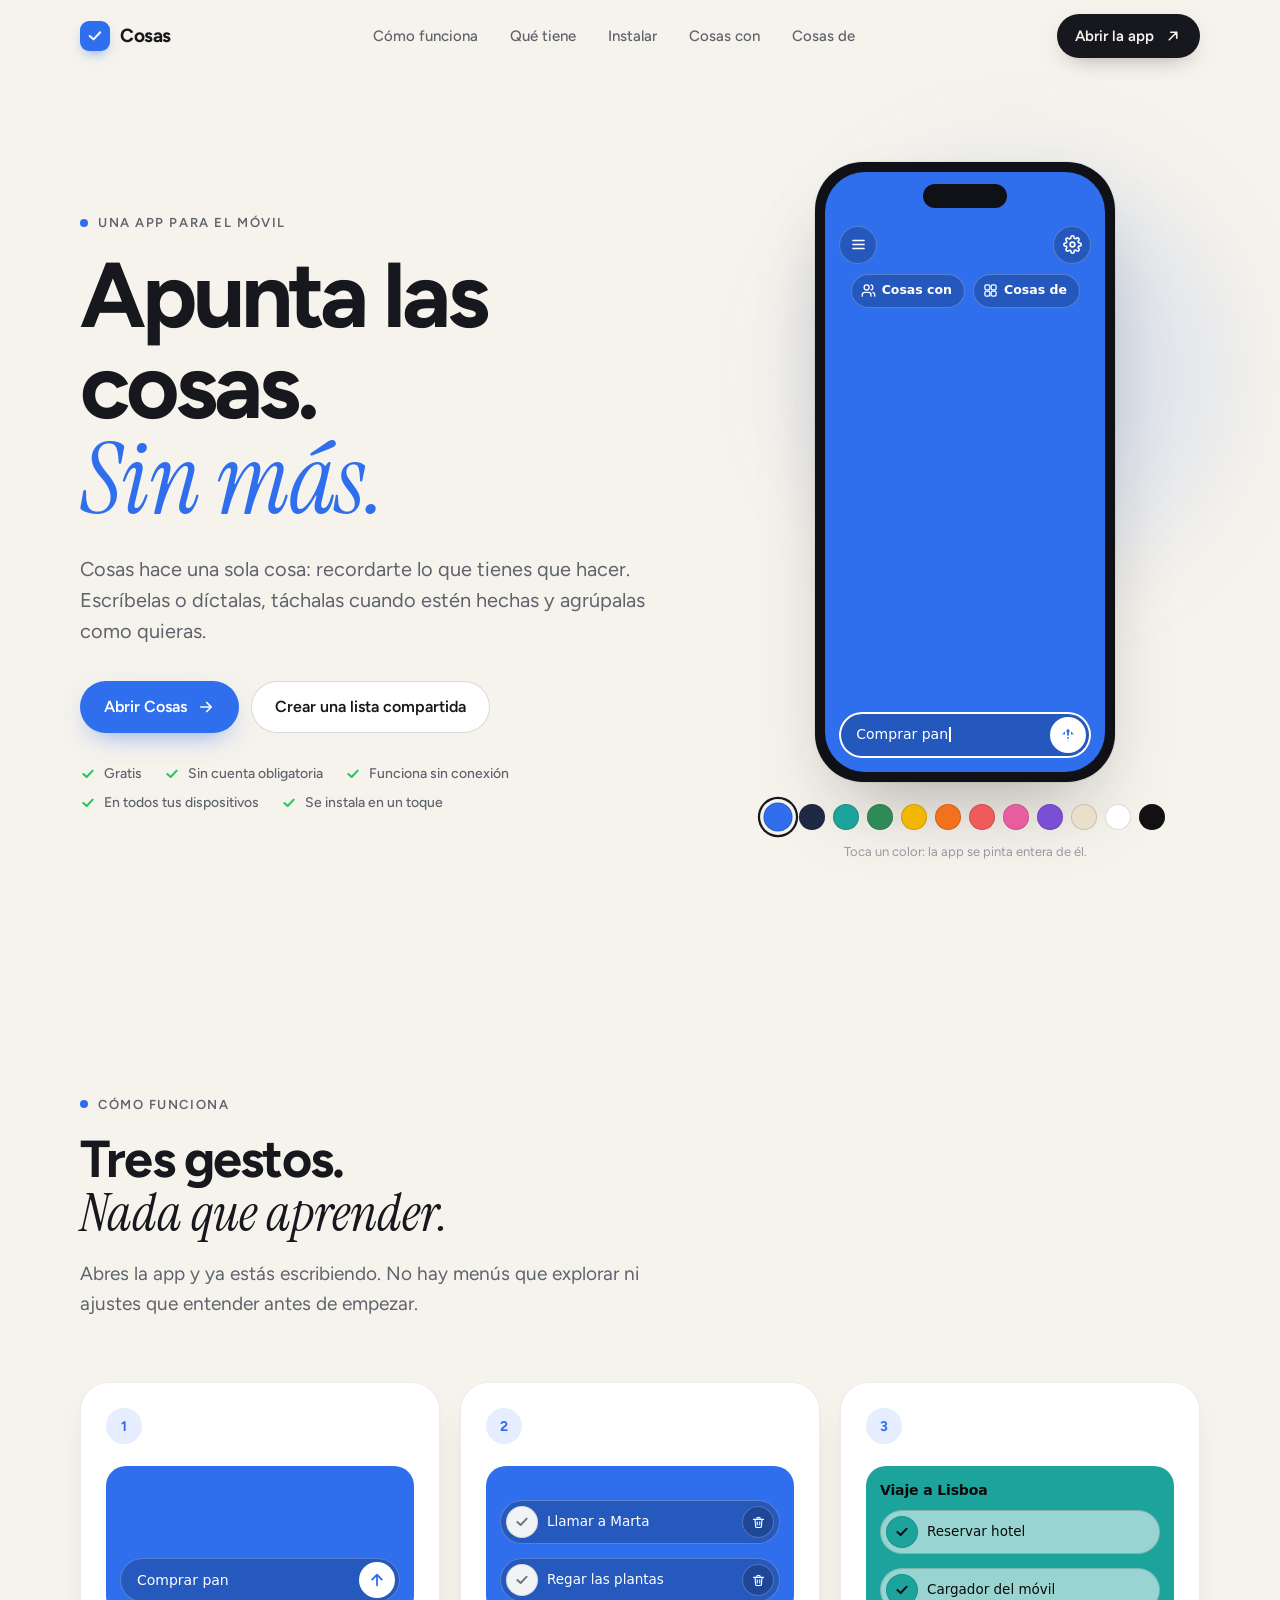
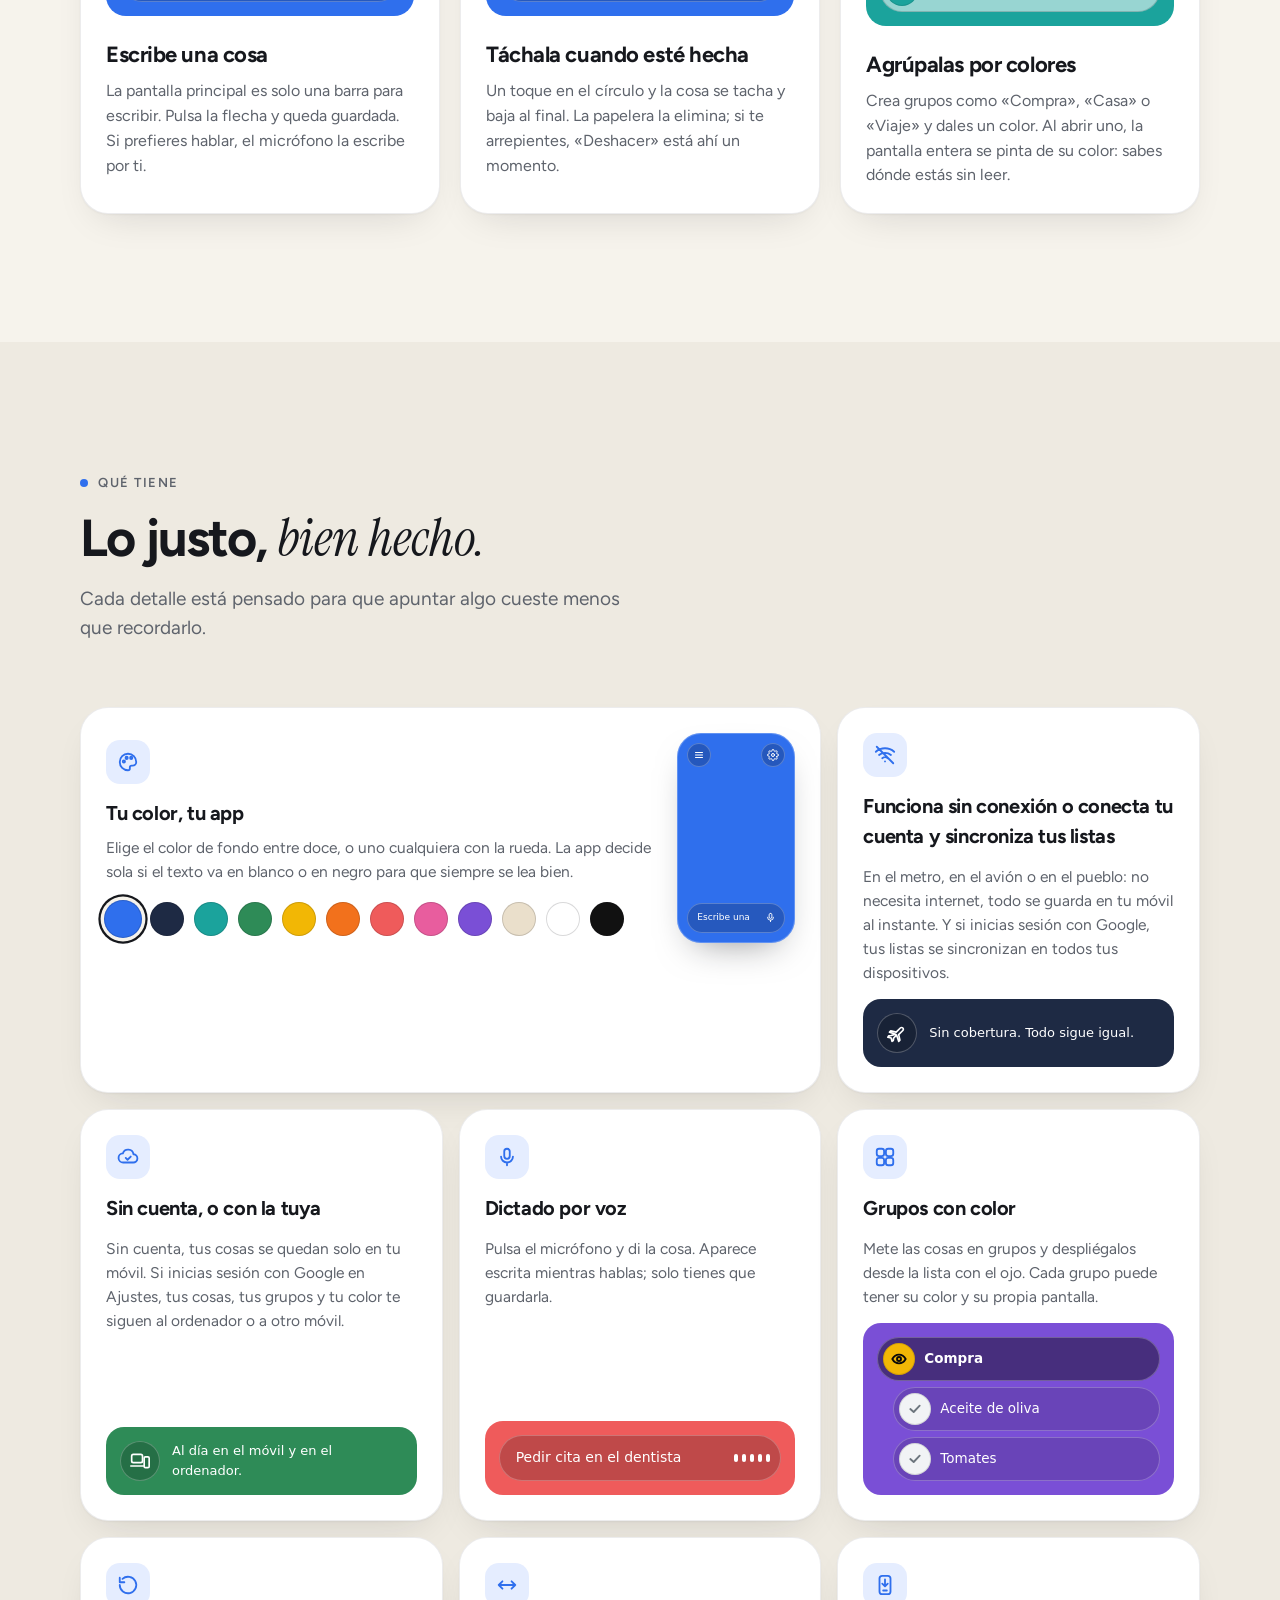
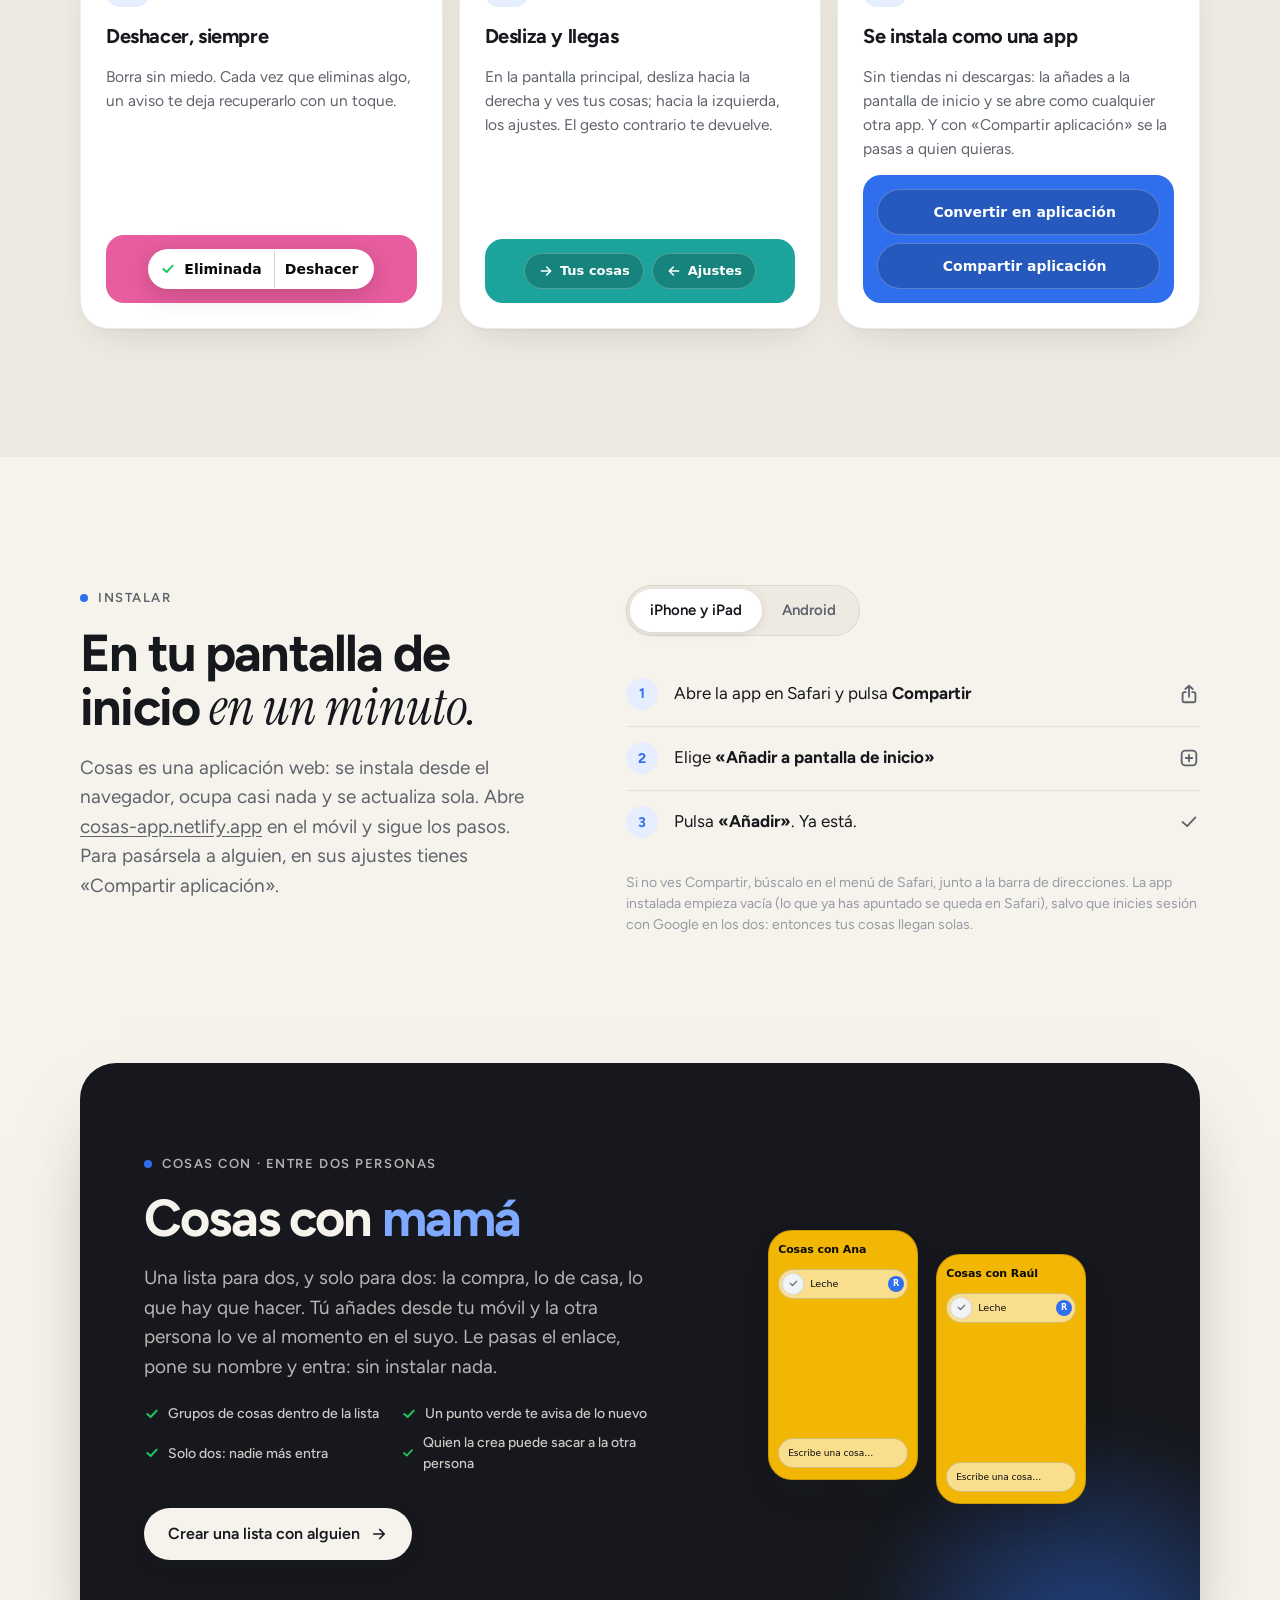
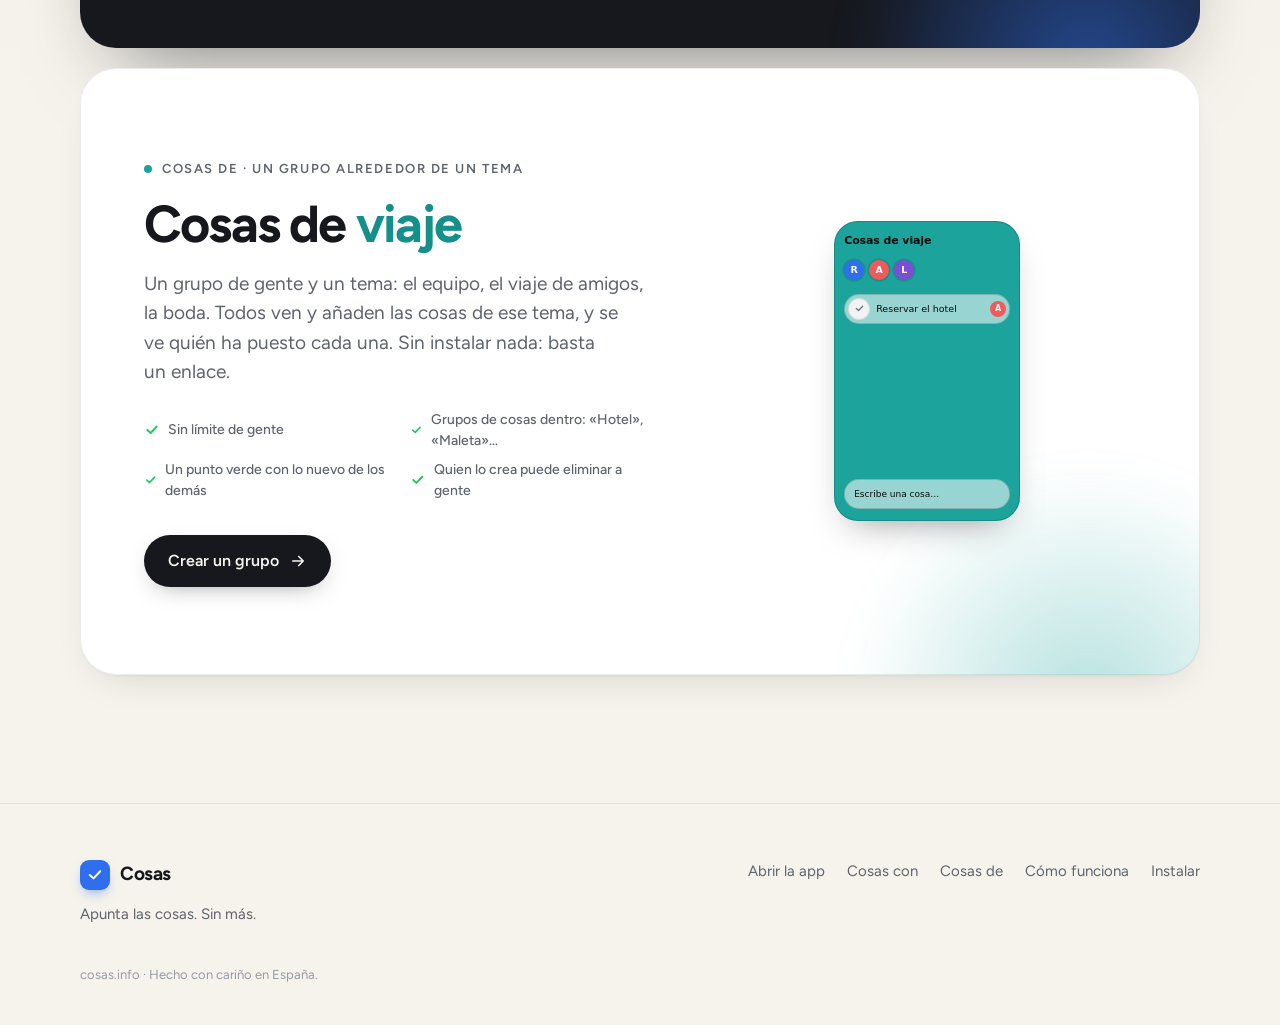
==== commit b00b9884: "Portada: «Funciona sin conexión o conecta tu cuenta y sincroniza tus listas» La tarjeta de «Qué tien" ====
--- a/index.html
+++ b/index.html
@@ -244,8 +244,8 @@
 
           <article class="tarjeta tarjeta-2 revelar" style="--retardo:.08s">
             <span class="tarjeta-icono"><svg class="icono" viewBox="0 0 24 24" aria-hidden="true"><path d="M2 8.5a15 15 0 0 1 20 0M5.5 12a10 10 0 0 1 13 0M9 15.5a5 5 0 0 1 6 0M12 19h.01M3 3l18 18"/></svg></span>
-            <h3>Funciona sin conexión</h3>
-            <p>En el metro, en el avión o en el pueblo. No necesita internet para nada: todo se guarda en tu móvil al instante.</p>
+            <h3>Funciona sin conexión o conecta tu cuenta y sincroniza tus listas</h3>
+            <p>En el metro, en el avión o en el pueblo: no necesita internet, todo se guarda en tu móvil al instante. Y si inicias sesión con Google, tus listas se sincronizan en todos tus dispositivos.</p>
             <div class="escena escena-offline" aria-hidden="true">
               <span class="avion"><svg class="icono" viewBox="0 0 24 24"><path d="M10.5 13.5 3 11l1.5-1.5L11 11l5-5a2 2 0 1 1 3 3l-5 5 1.5 6.5L14 22l-2.5-7.5L8 18l-.5 3L6 22l-1-4-4-1 1-1.5 3-.5z"/></svg></span>
               <span>Sin cobertura. Todo sigue igual.</span>
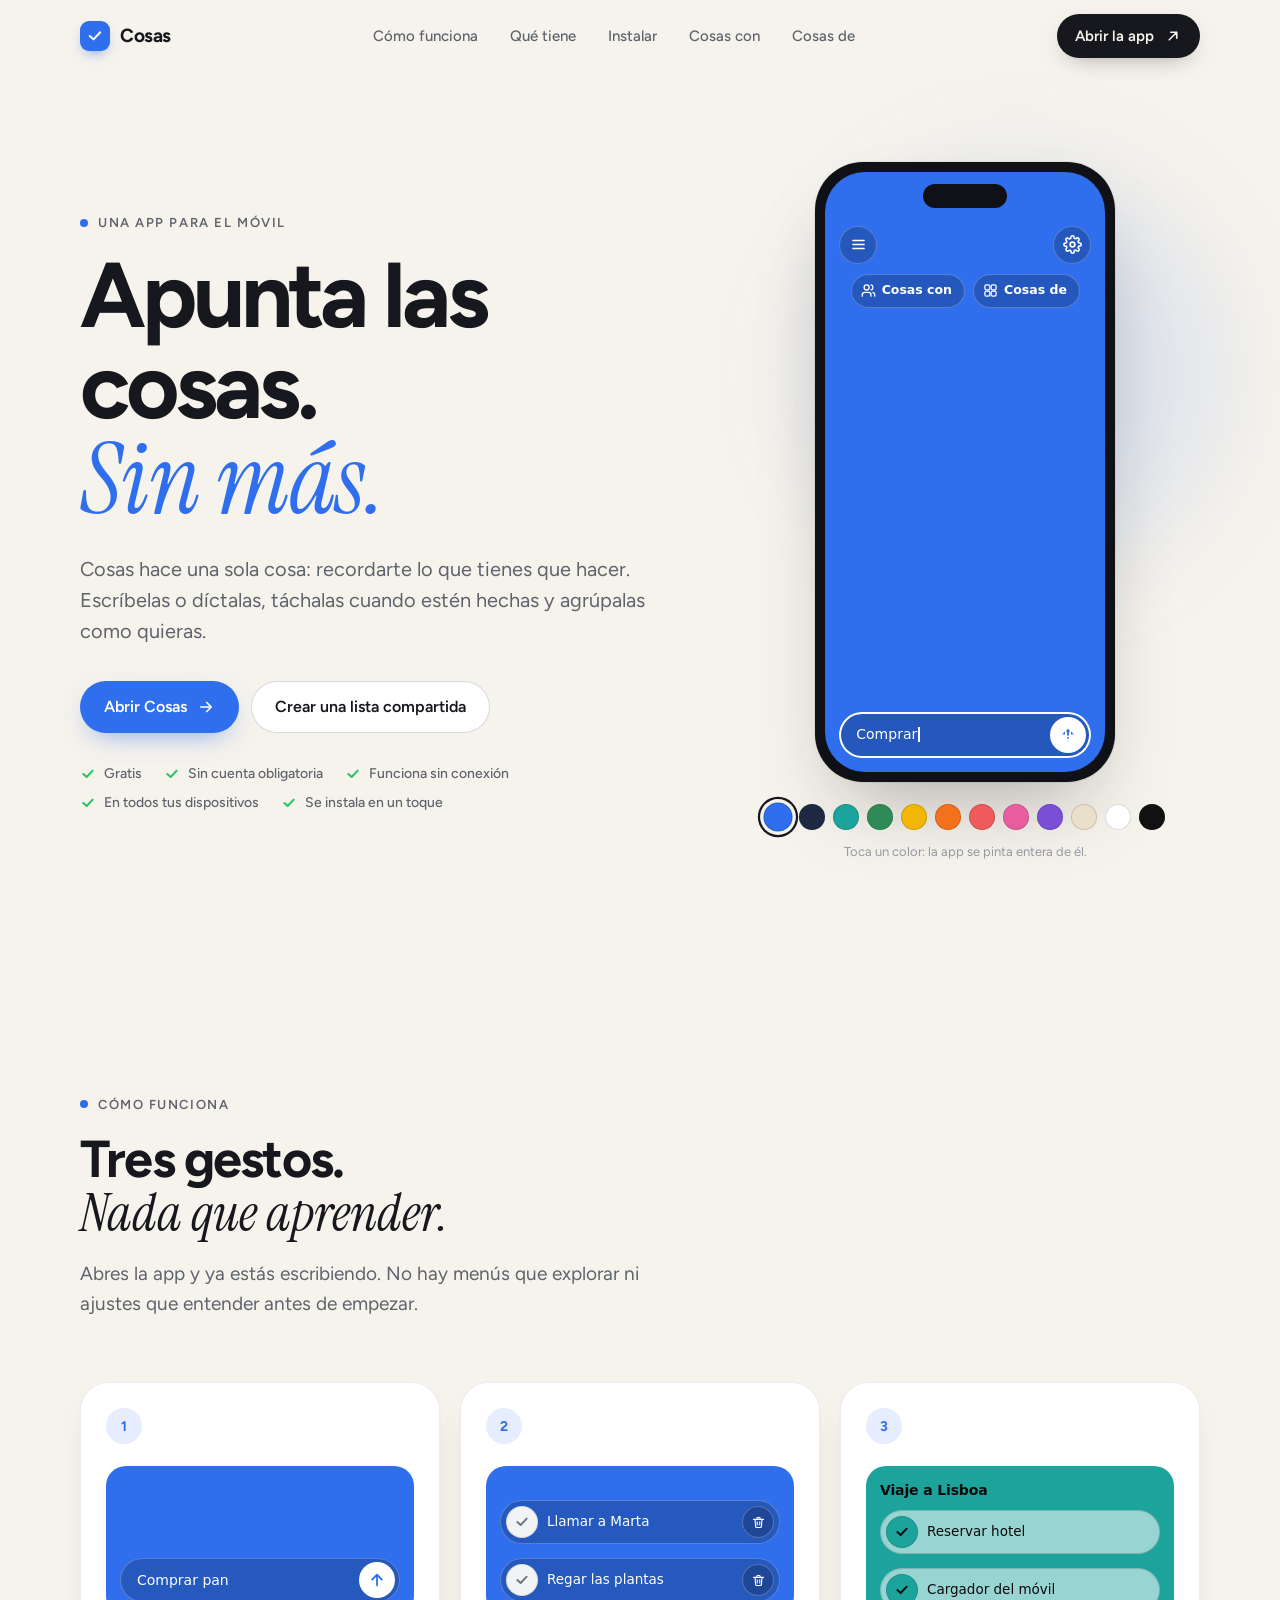
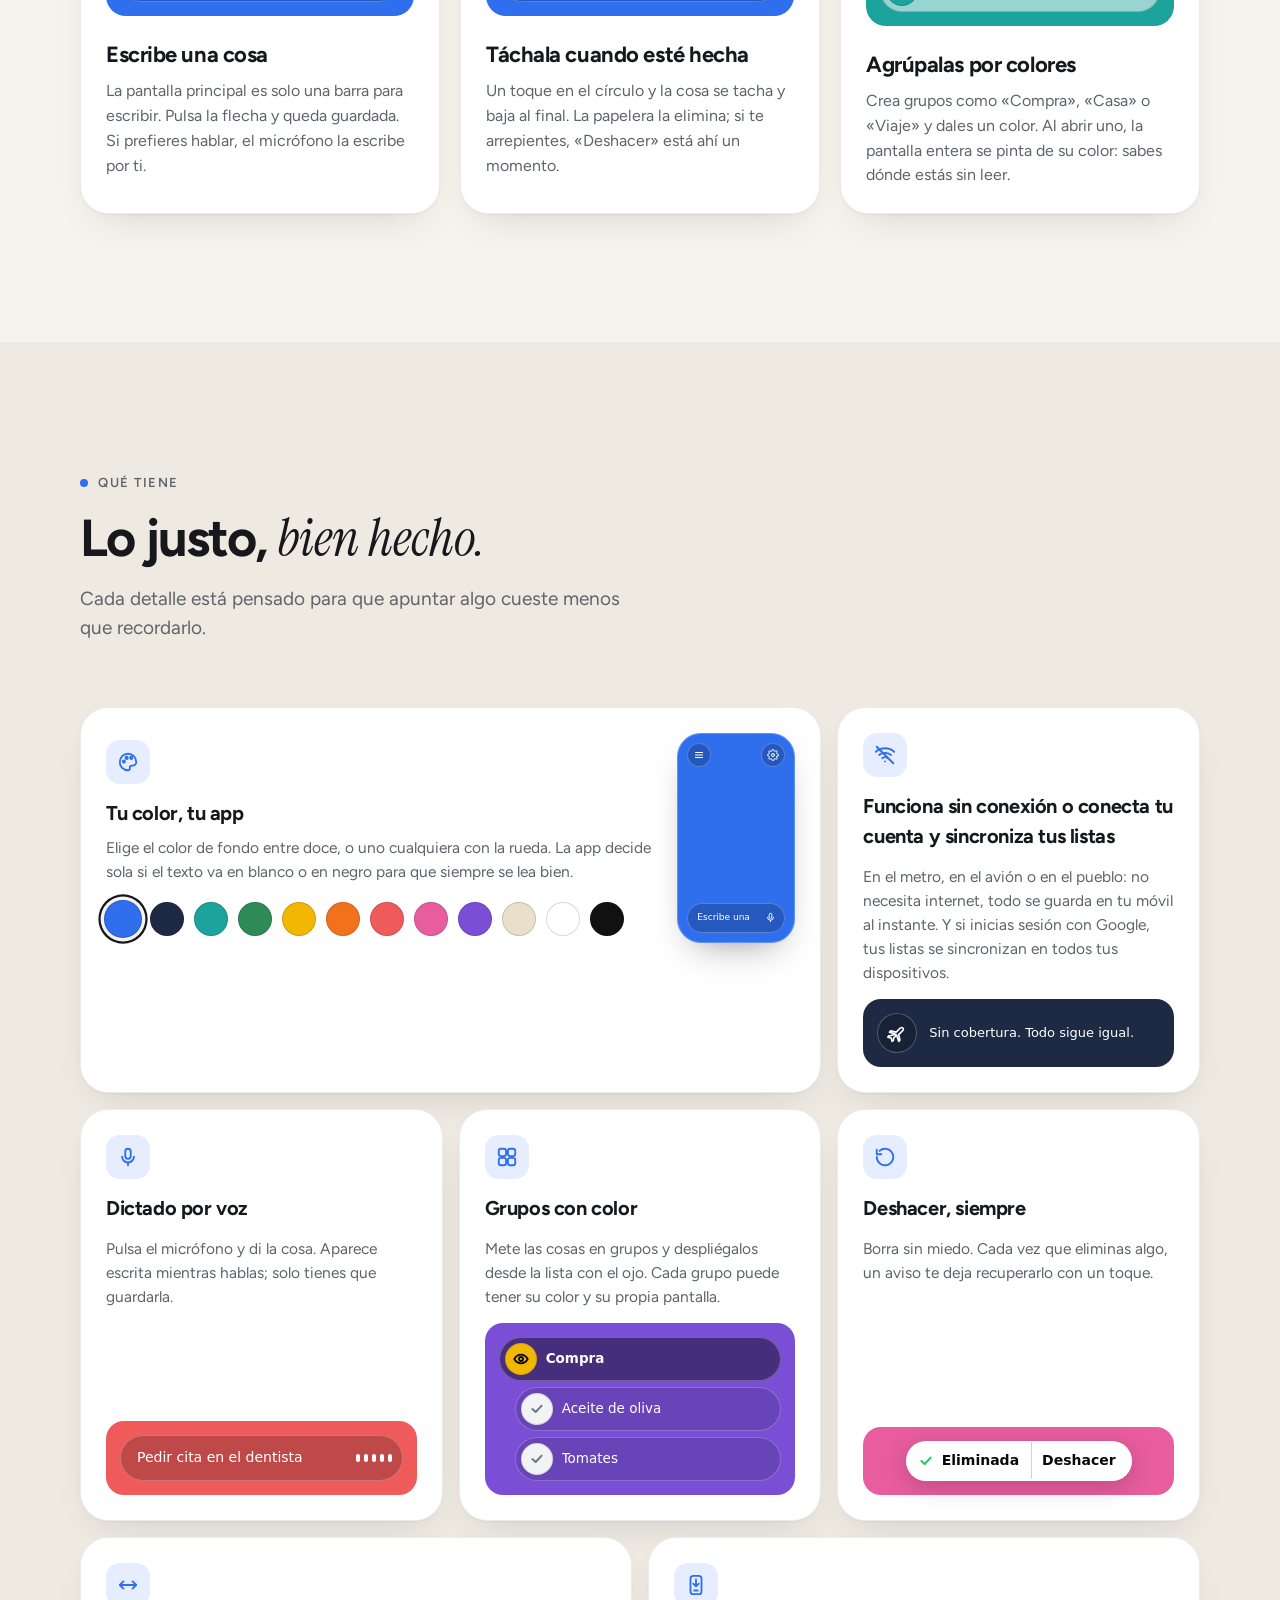
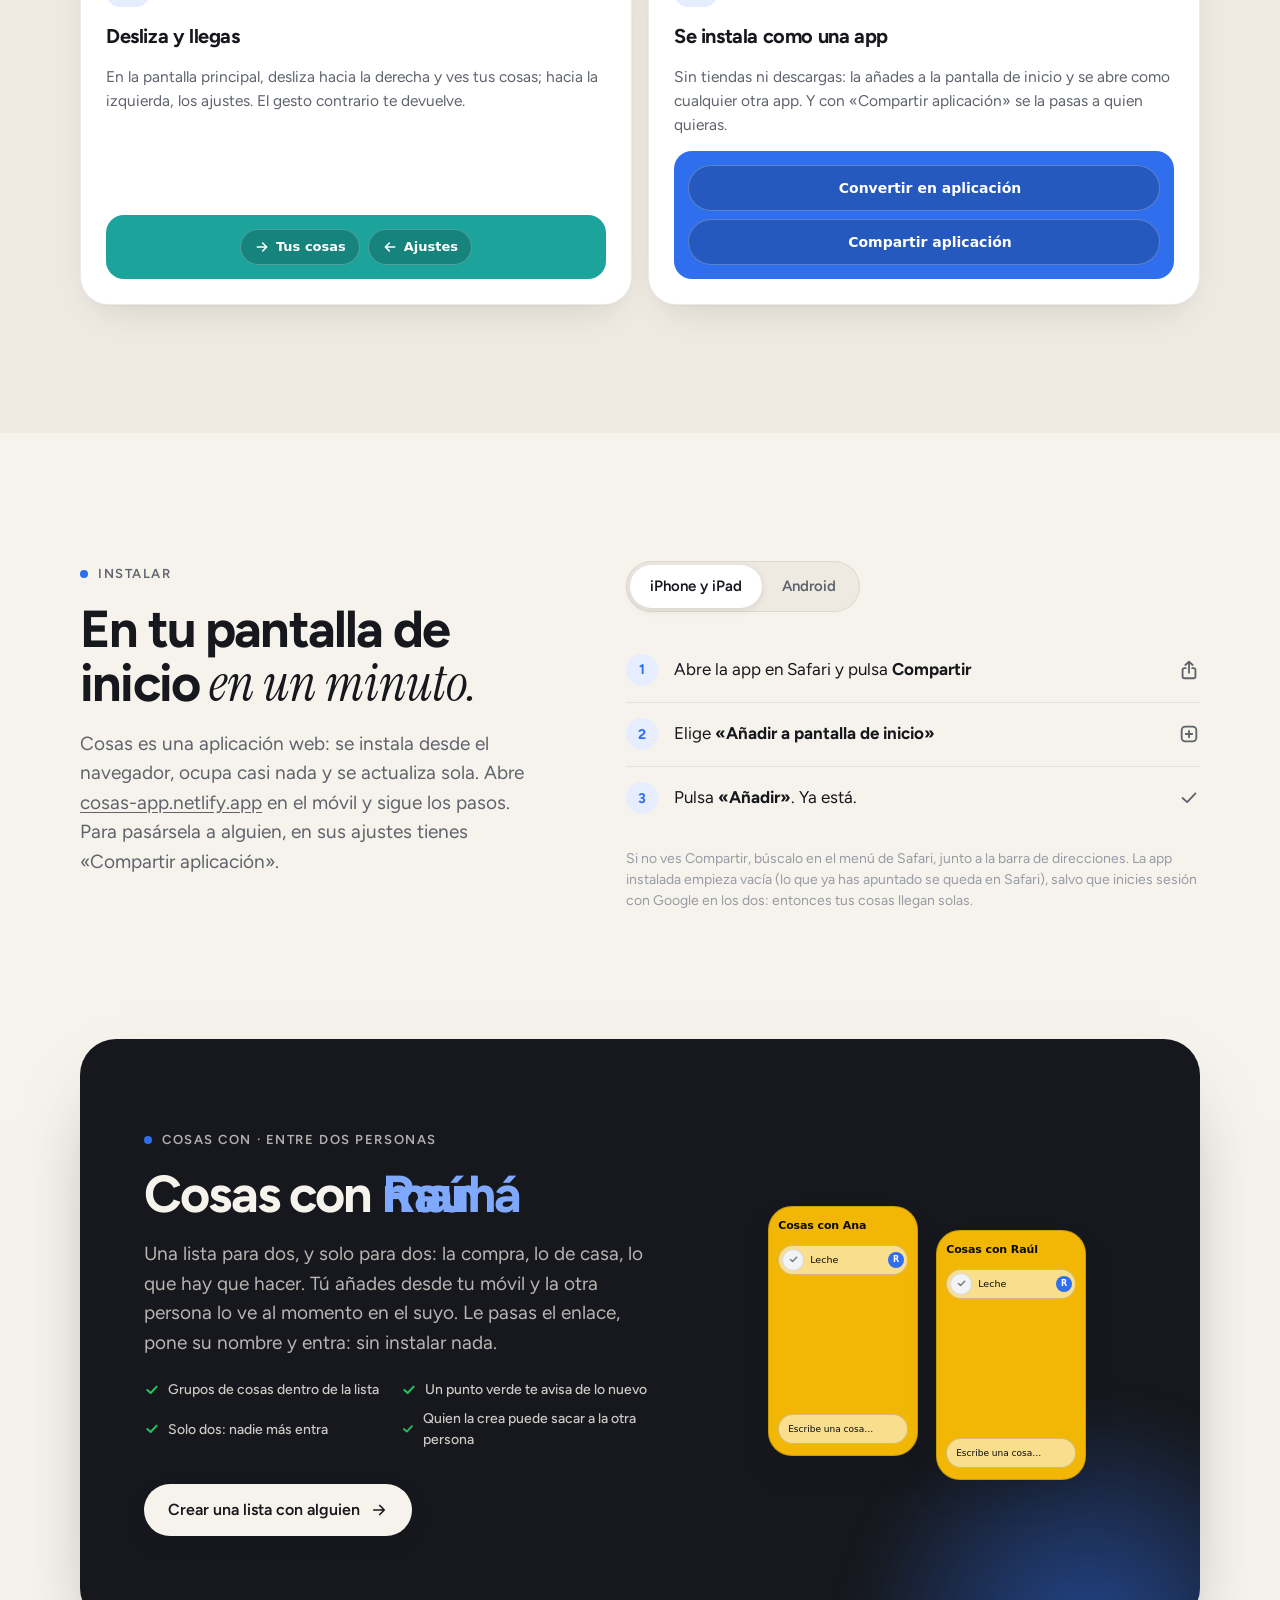
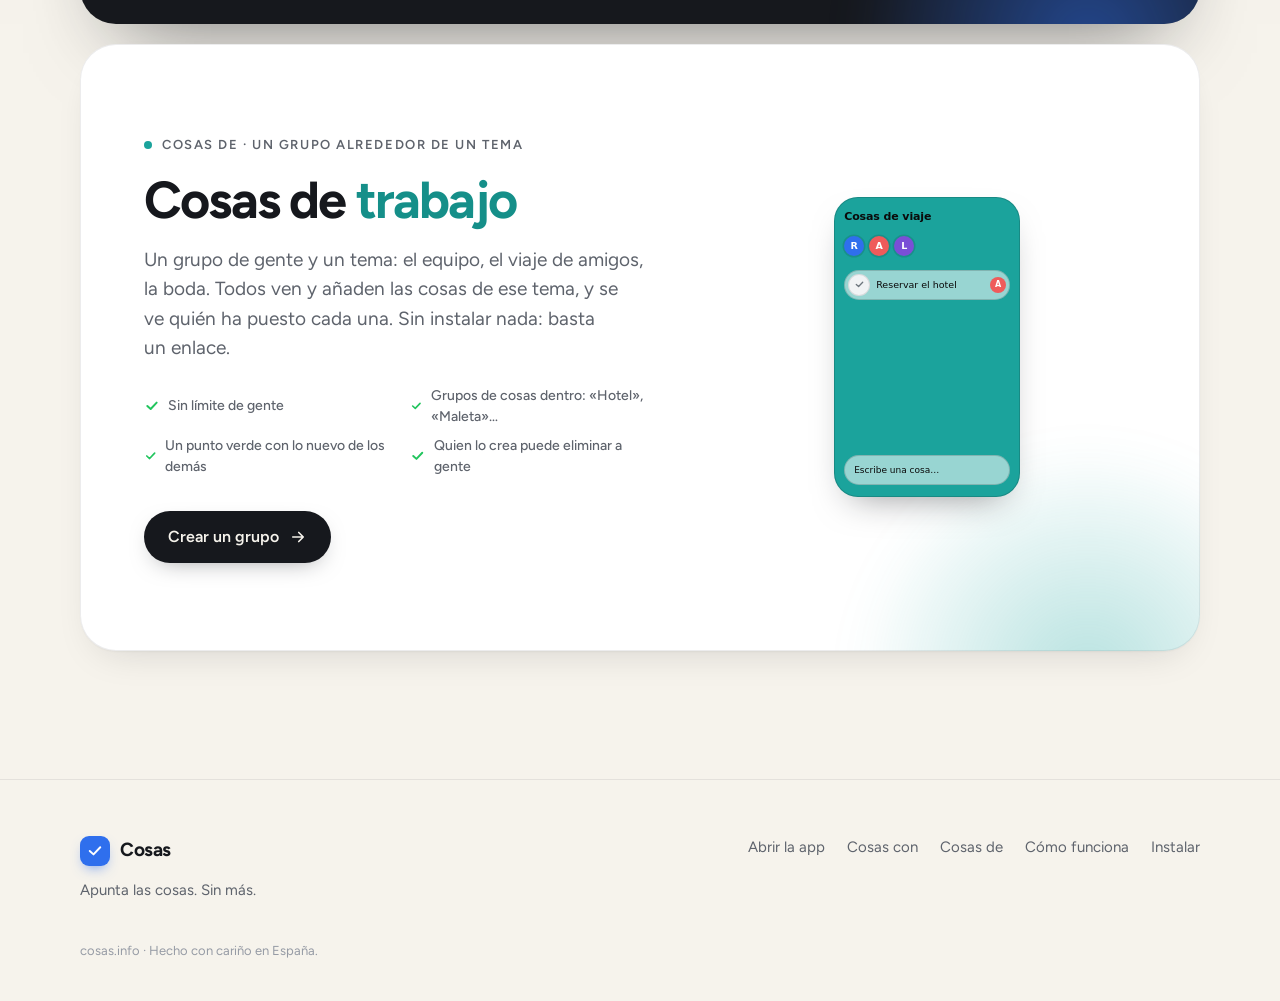
==== commit 8228df55: "Portada: fuera la tarjeta «Sin cuenta, o con la tuya» La cuenta ya está en «Funciona sin conexión o " ====
--- a/index.html
+++ b/index.html
@@ -252,16 +252,6 @@
             </div>
           </article>
 
-          <article class="tarjeta tarjeta-2 revelar" style="--retardo:.12s">
-            <span class="tarjeta-icono"><svg class="icono" viewBox="0 0 24 24" aria-hidden="true"><path d="M7 18a5 5 0 0 1-.6-10A6 6 0 0 1 18 9a4.5 4.5 0 0 1-.5 9z"/><path d="m9.5 13 2 2 3.5-3.5"/></svg></span>
-            <h3>Sin cuenta, o con la tuya</h3>
-            <p>Sin cuenta, tus cosas se quedan solo en tu móvil. Si inicias sesión con Google en Ajustes, tus cosas, tus grupos y tu color te siguen al ordenador o a otro móvil.</p>
-            <div class="escena escena-privado" aria-hidden="true">
-              <span class="escena-icono-grande"><svg class="icono" viewBox="0 0 24 24"><rect x="2" y="4" width="13" height="10" rx="2"/><path d="M1 18h15"/><rect x="17" y="7" width="6" height="13" rx="1.5"/></svg></span>
-              <span>Al día en el móvil y en el ordenador.</span>
-            </div>
-          </article>
-
           <article class="tarjeta tarjeta-2 revelar" style="--retardo:.16s">
             <span class="tarjeta-icono"><svg class="icono" viewBox="0 0 24 24" aria-hidden="true"><rect x="9" y="3" width="6" height="11" rx="3"/><path d="M5.5 11.5a6.5 6.5 0 0 0 13 0M12 18v3"/></svg></span>
             <h3>Dictado por voz</h3>
@@ -303,7 +293,7 @@
             </div>
           </article>
 
-          <article class="tarjeta tarjeta-2 revelar" style="--retardo:.28s">
+          <article class="tarjeta tarjeta-3 revelar" style="--retardo:.28s">
             <span class="tarjeta-icono"><svg class="icono" viewBox="0 0 24 24" aria-hidden="true"><path d="M7 8 3 12l4 4M17 8l4 4-4 4M3 12h18"/></svg></span>
             <h3>Desliza y llegas</h3>
             <p>En la pantalla principal, desliza hacia la derecha y ves tus cosas; hacia la izquierda, los ajustes. El gesto contrario te devuelve.</p>
@@ -313,7 +303,7 @@
             </div>
           </article>
 
-          <article class="tarjeta tarjeta-2 revelar" style="--retardo:.32s">
+          <article class="tarjeta tarjeta-3 revelar" style="--retardo:.32s">
             <span class="tarjeta-icono"><svg class="icono" viewBox="0 0 24 24" aria-hidden="true"><rect x="6" y="2" width="12" height="20" rx="3"/><path d="M12 6v7M9 10.5l3 3 3-3M10 18h4"/></svg></span>
             <h3>Se instala como una app</h3>
             <p>Sin tiendas ni descargas: la añades a la pantalla de inicio y se abre como cualquier otra app. Y con «Compartir aplicación» se la pasas a quien quieras.</p>
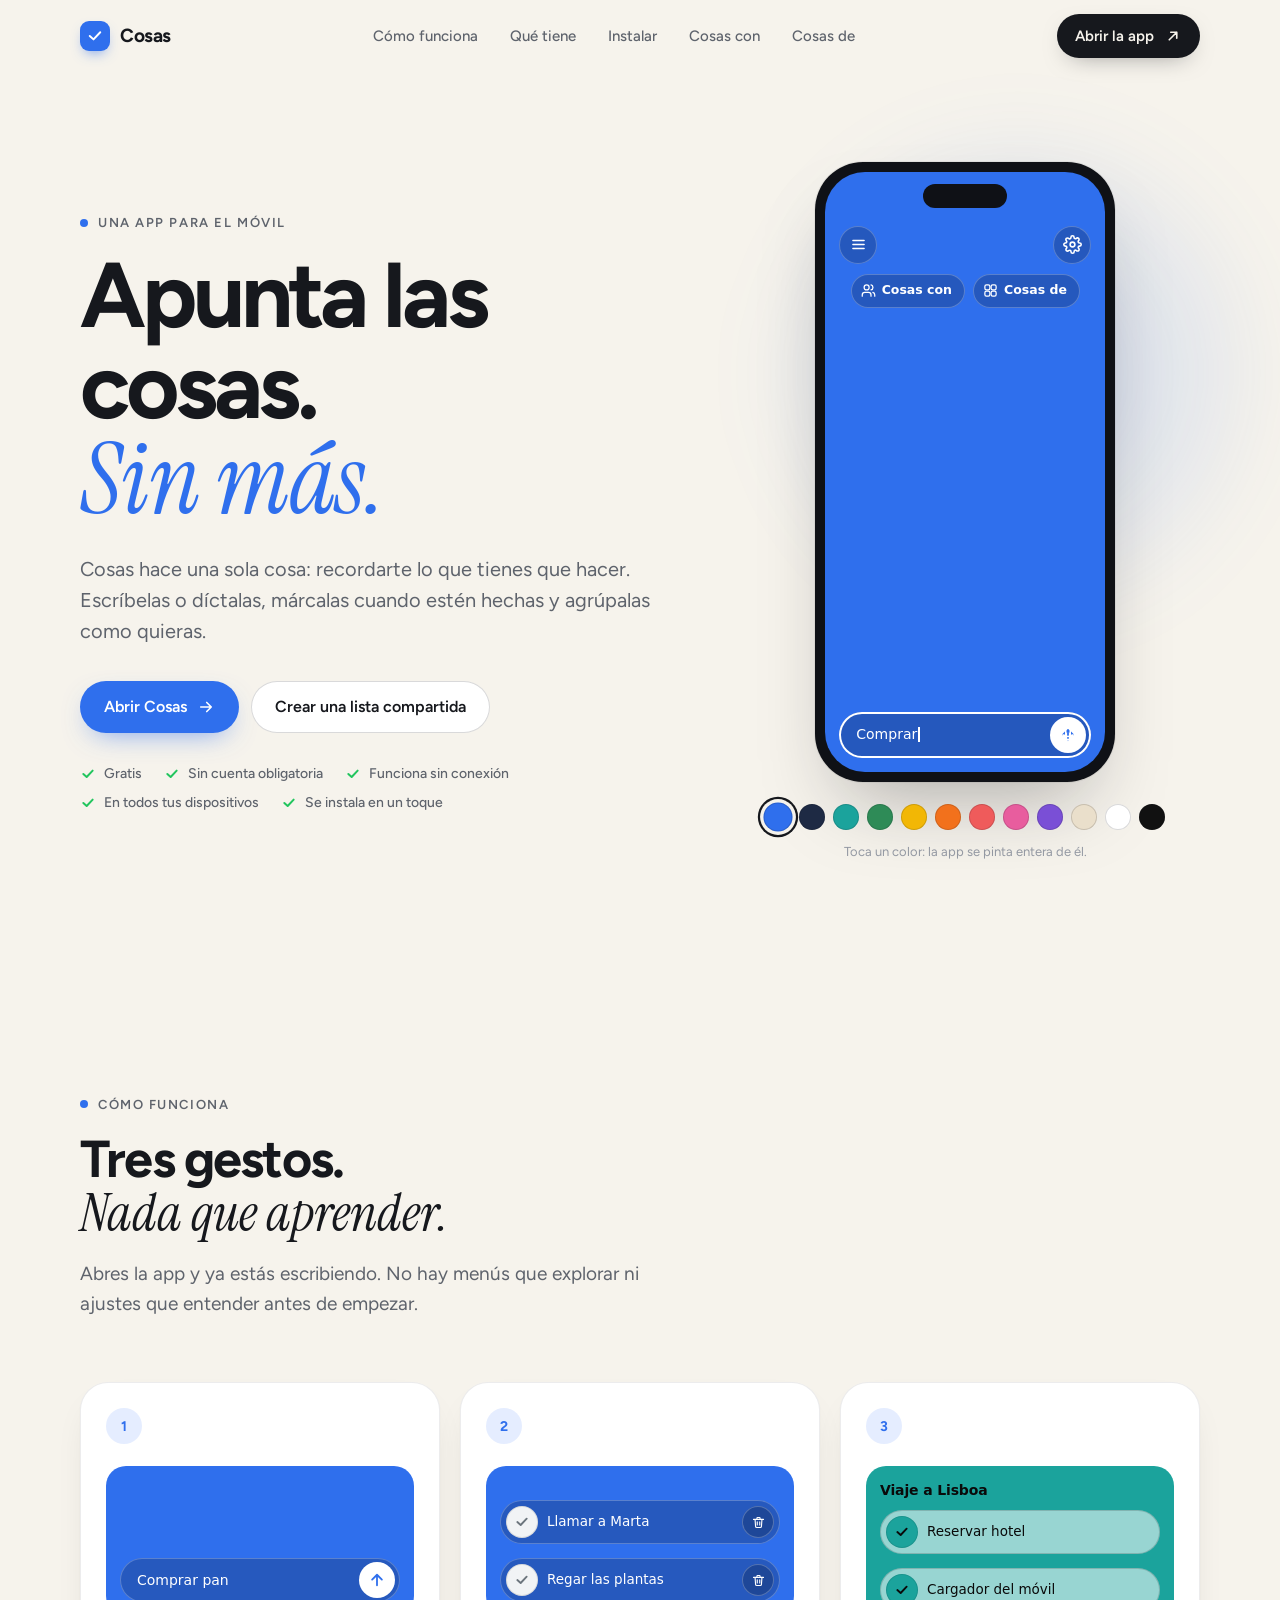
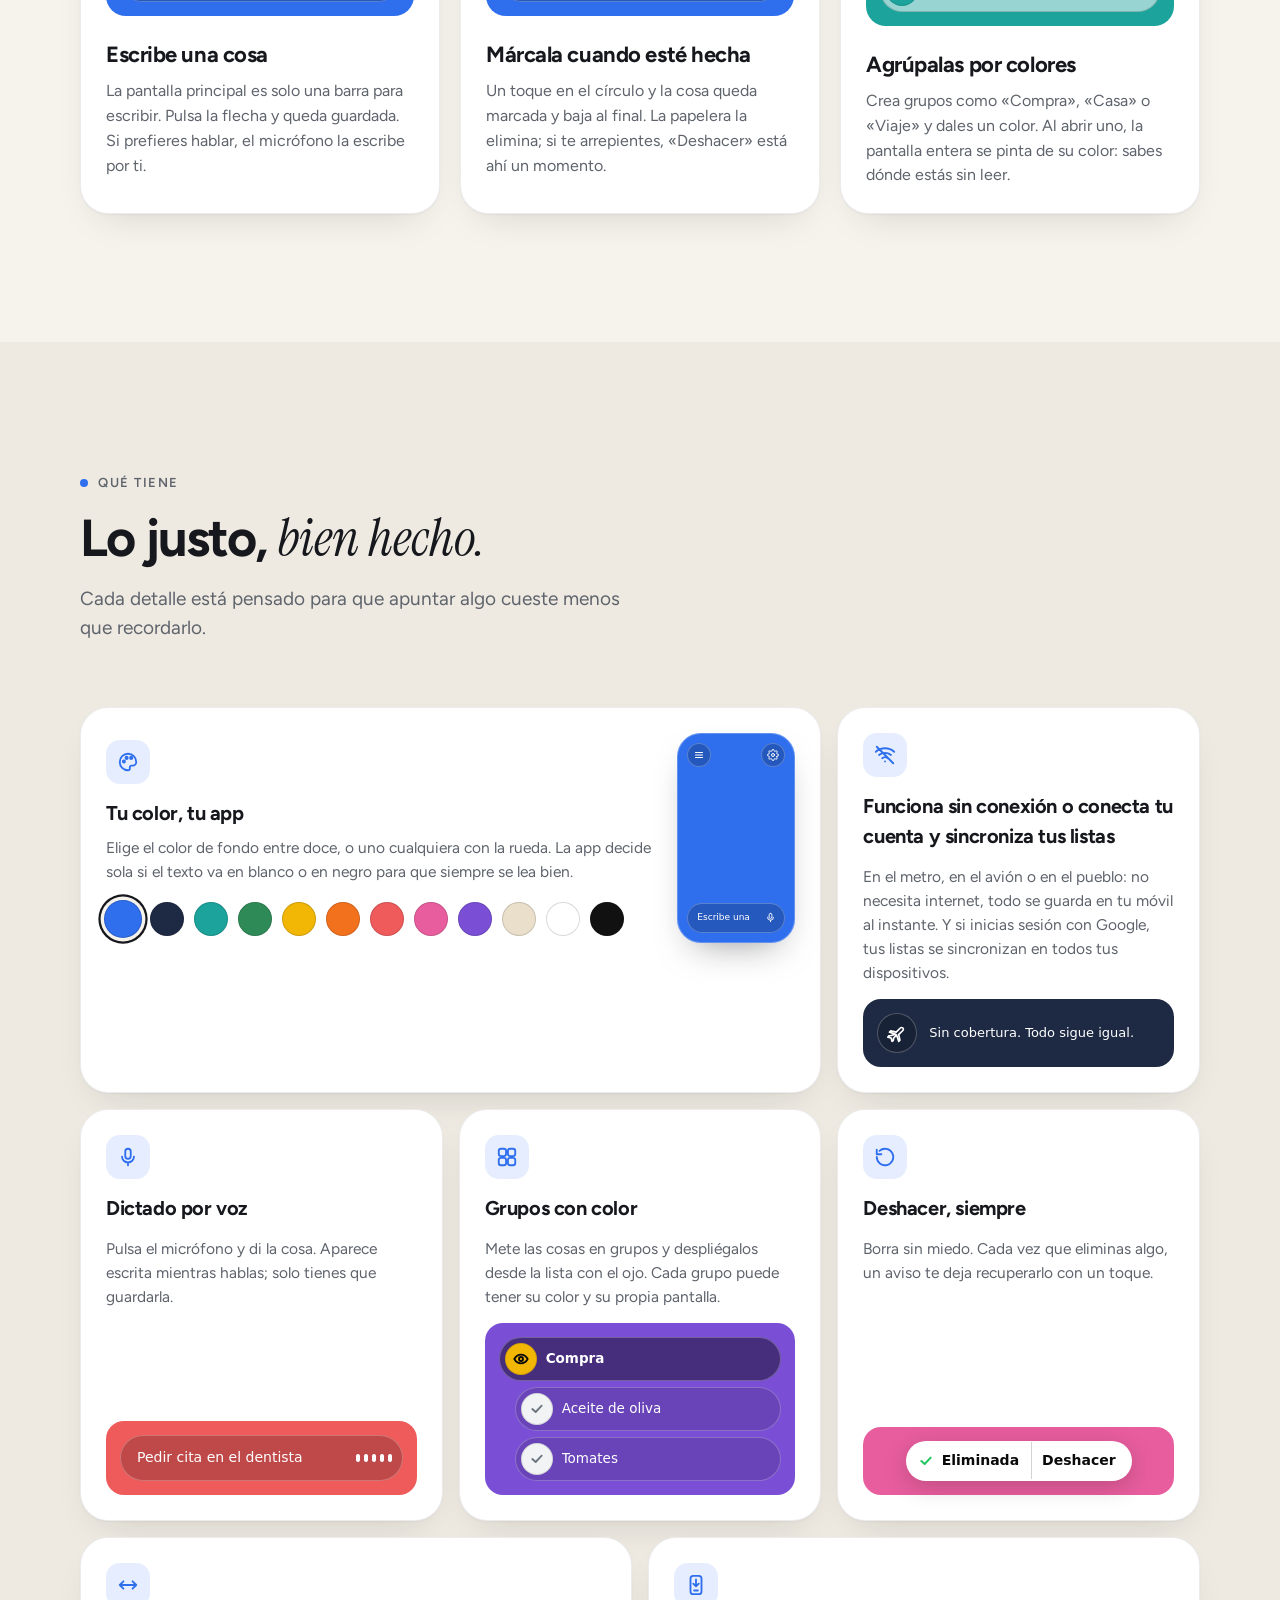
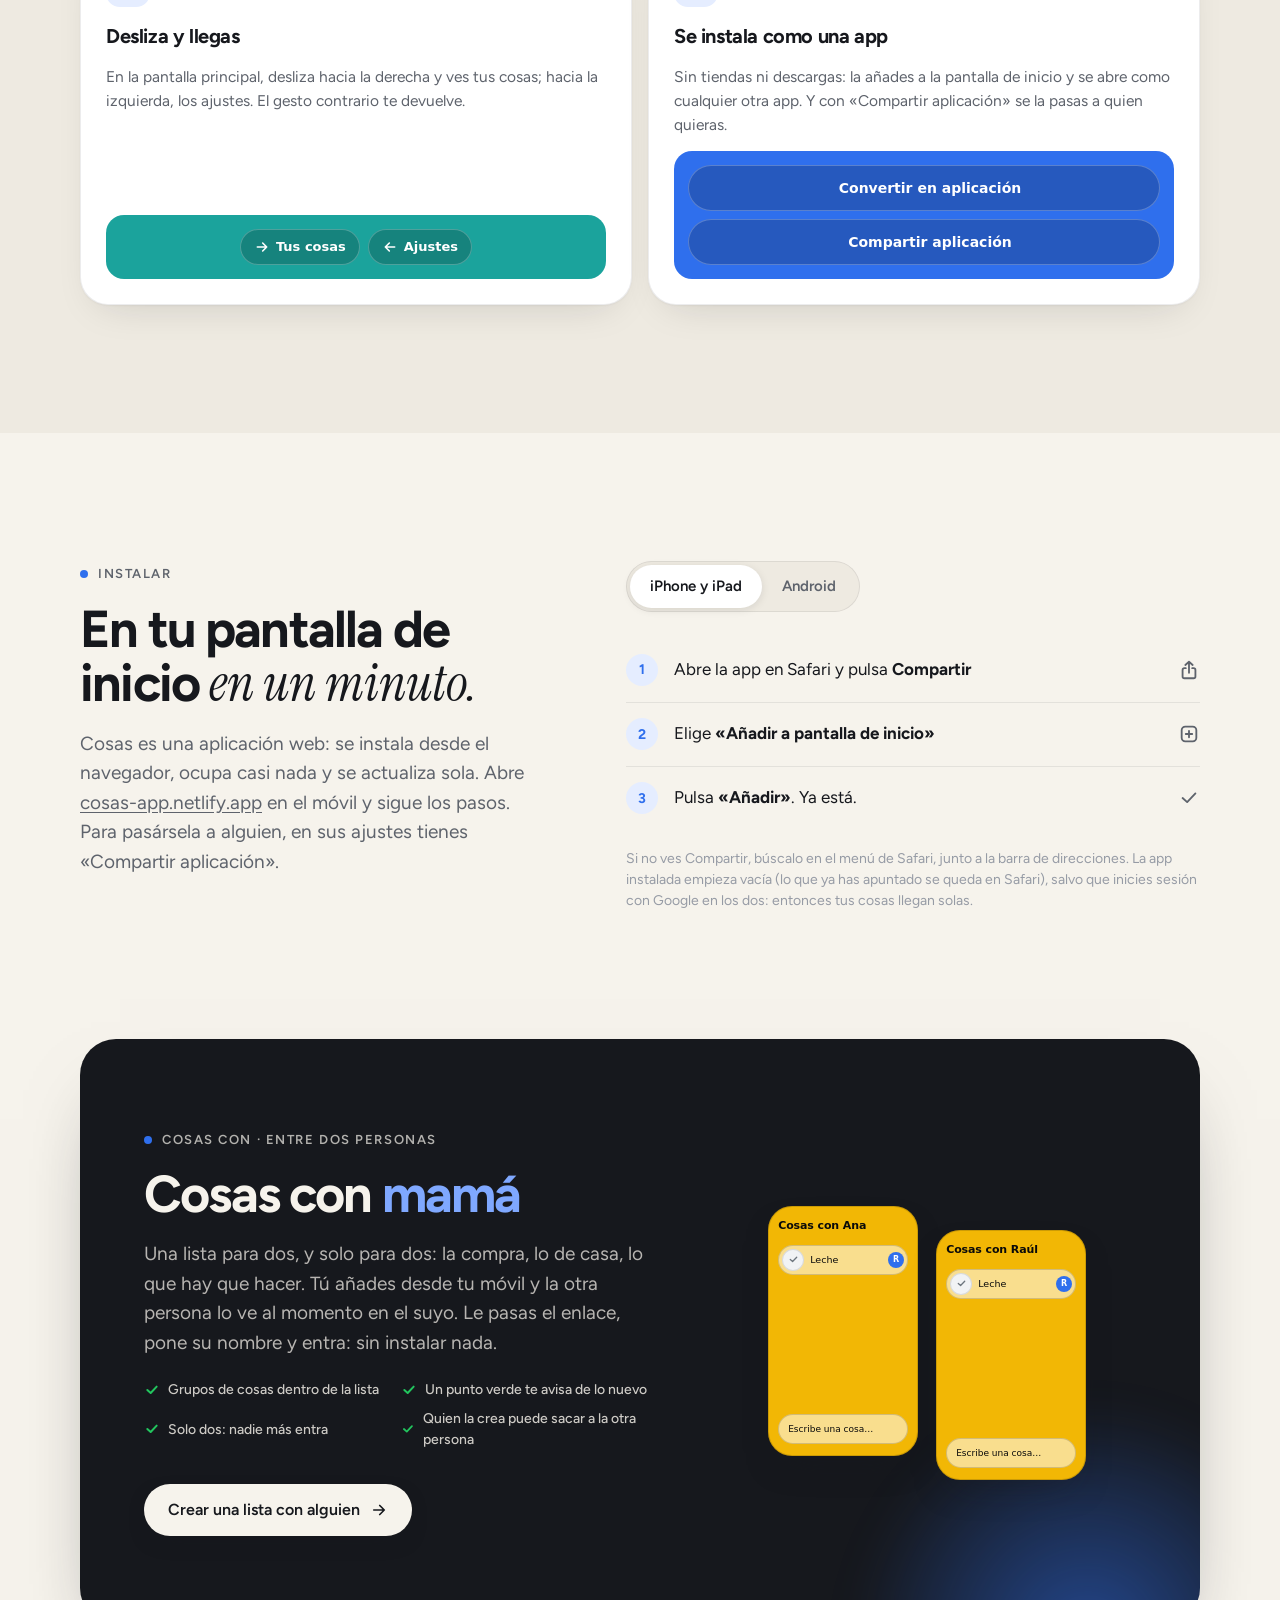
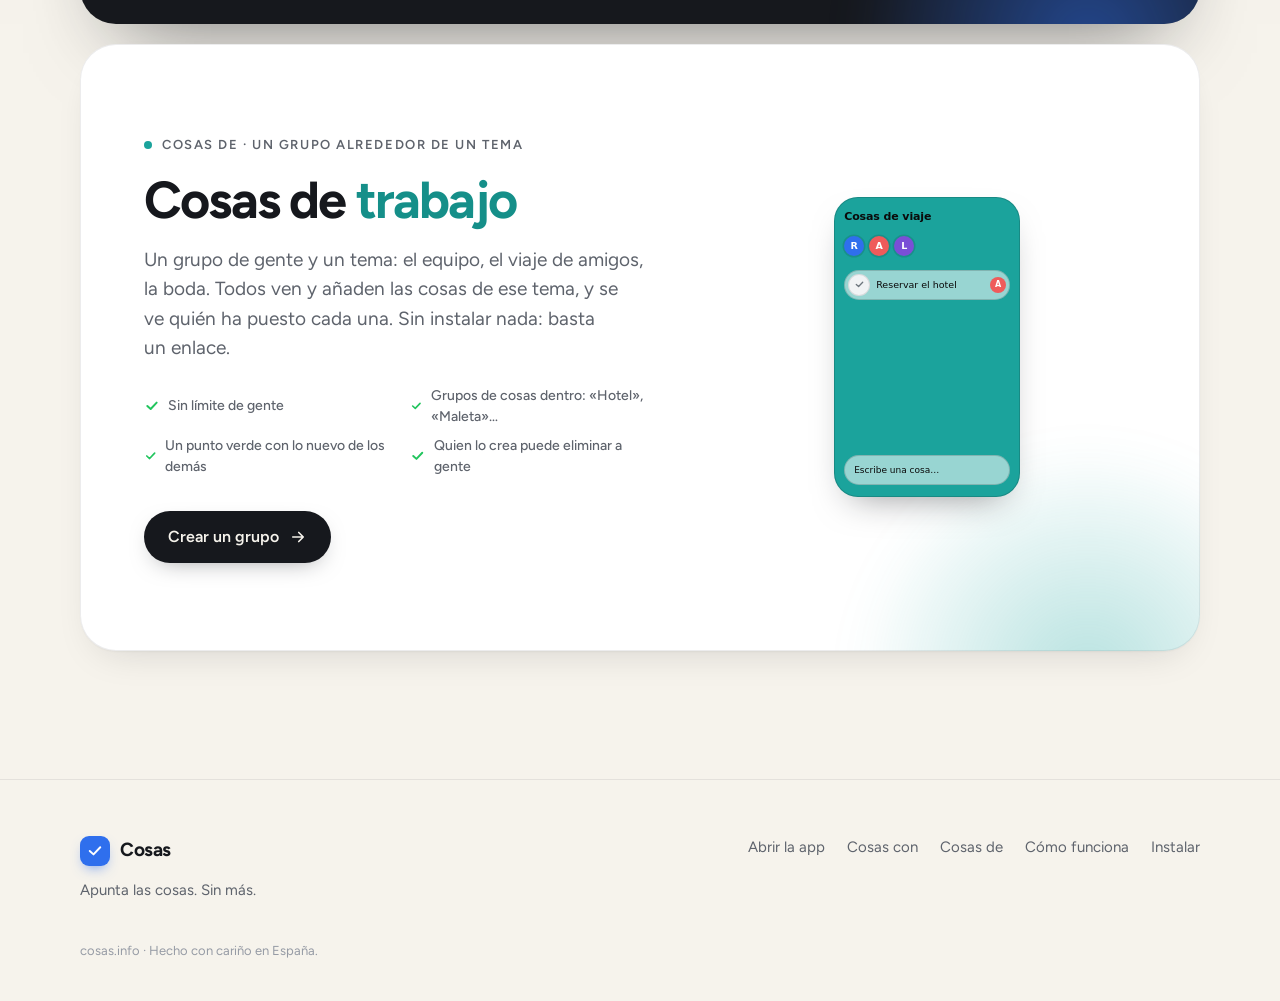
==== commit 37ccc262: "Lo hecho ya no se tacha: queda marcado y atenuado En Cosas con, Cosas de y la portada, marcar el che" ====
--- a/index.html
+++ b/index.html
@@ -4,7 +4,7 @@
   <meta charset="UTF-8">
   <meta name="viewport" content="width=device-width, initial-scale=1, viewport-fit=cover">
   <title>Cosas · Apunta las cosas. Sin más.</title>
-  <meta name="description" content="Cosas es una app sencilla para apuntar lo que tienes que hacer: escribe o dicta, tacha lo hecho y agrúpalo por colores. Gratis y sin conexión; si quieres, con tu cuenta de Google en todos tus dispositivos. Con «Cosas con» y «Cosas de» creas listas compartidas en tiempo real.">
+  <meta name="description" content="Cosas es una app sencilla para apuntar lo que tienes que hacer: escribe o dicta, marca lo hecho y agrúpalo por colores. Gratis y sin conexión; si quieres, con tu cuenta de Google en todos tus dispositivos. Con «Cosas con» y «Cosas de» creas listas compartidas en tiempo real.">
   <meta name="theme-color" content="#F6F3EC" media="(prefers-color-scheme: light)">
   <meta name="theme-color" content="#111317" media="(prefers-color-scheme: dark)">
   <link rel="canonical" href="https://cosas.info/">
@@ -21,7 +21,7 @@
   <link rel="preconnect" href="https://fonts.gstatic.com" crossorigin>
   <link rel="stylesheet" href="https://fonts.googleapis.com/css2?family=Figtree:ital,wght@0,400..800;1,400..800&family=Instrument+Serif:ital@0;1&display=swap">
   <link rel="stylesheet" href="css/base.css">
-  <link rel="stylesheet" href="css/landing.css?v=2">
+  <link rel="stylesheet" href="css/landing.css?v=3">
 </head>
 <body>
 
@@ -55,7 +55,7 @@
         <div class="hero-texto">
           <p class="antetitulo">Una app para el móvil</p>
           <h1 class="hero-titulo">Apunta las cosas.<br><span class="acento">Sin más.</span></h1>
-          <p class="hero-entradilla">Cosas hace una sola cosa: recordarte lo que tienes que hacer. Escríbelas o díctalas, táchalas cuando estén hechas y agrúpalas como quieras.</p>
+          <p class="hero-entradilla">Cosas hace una sola cosa: recordarte lo que tienes que hacer. Escríbelas o díctalas, márcalas cuando estén hechas y agrúpalas como quieras.</p>
           <div class="hero-acciones">
             <a class="boton boton-azul" href="https://cosas-app.netlify.app" target="_blank" rel="noopener">
               Abrir Cosas
@@ -73,7 +73,7 @@
         </div>
 
         <div class="hero-visual">
-          <div class="telefono" data-telefono data-tono="oscuro" data-pantalla="inicio" aria-label="Demostración de la app Cosas: se escribe una cosa, se guarda, se abre la lista y se tacha" role="img">
+          <div class="telefono" data-telefono data-tono="oscuro" data-pantalla="inicio" aria-label="Demostración de la app Cosas: se escribe una cosa, se guarda, se abre la lista y se marca como hecha" role="img">
             <div class="pantalla">
 
               <!-- Pantalla principal: dos botones y la barra de escribir, como en la app. -->
@@ -174,8 +174,8 @@
               </div>
             </div>
             <div>
-              <h3>Táchala cuando esté hecha</h3>
-              <p>Un toque en el círculo y la cosa se tacha y baja al final. La papelera la elimina; si te arrepientes, «Deshacer» está ahí un momento.</p>
+              <h3>Márcala cuando esté hecha</h3>
+              <p>Un toque en el círculo y la cosa queda marcada y baja al final. La papelera la elimina; si te arrepientes, «Deshacer» está ahí un momento.</p>
             </div>
           </li>
           <li class="paso revelar" style="--retardo:.2s">
--- a/css/landing.css
+++ b/css/landing.css
@@ -181,7 +181,7 @@
   animation: tel-aparecer .32s var(--suave) both;
 }
 
-.tel-fila.hecha .tel-texto { opacity: .65; text-decoration: line-through; text-decoration-thickness: 1.2px; }
+.tel-fila.hecha .tel-texto { opacity: .65; }
 
 .tel-fila.saliendo { opacity: 0; transform: scale(.96); transition: opacity .2s ease, transform .2s ease; }
 
@@ -632,7 +632,7 @@
 .paso:hover .tel-fila.marcable { --hecha: 1; }
 .tel-fila.marcable .tel-check { transition: background-color .25s ease, color .25s ease; }
 .paso:hover .tel-fila.marcable .tel-check { background: var(--verde); box-shadow: none; color: #fff; }
-.paso:hover .tel-fila.marcable .tel-texto { opacity: .65; text-decoration: line-through; }
+.paso:hover .tel-fila.marcable .tel-texto { opacity: .65; }
 
 @media (max-width: 860px) {
   .pasos { grid-template-columns: 1fr; }
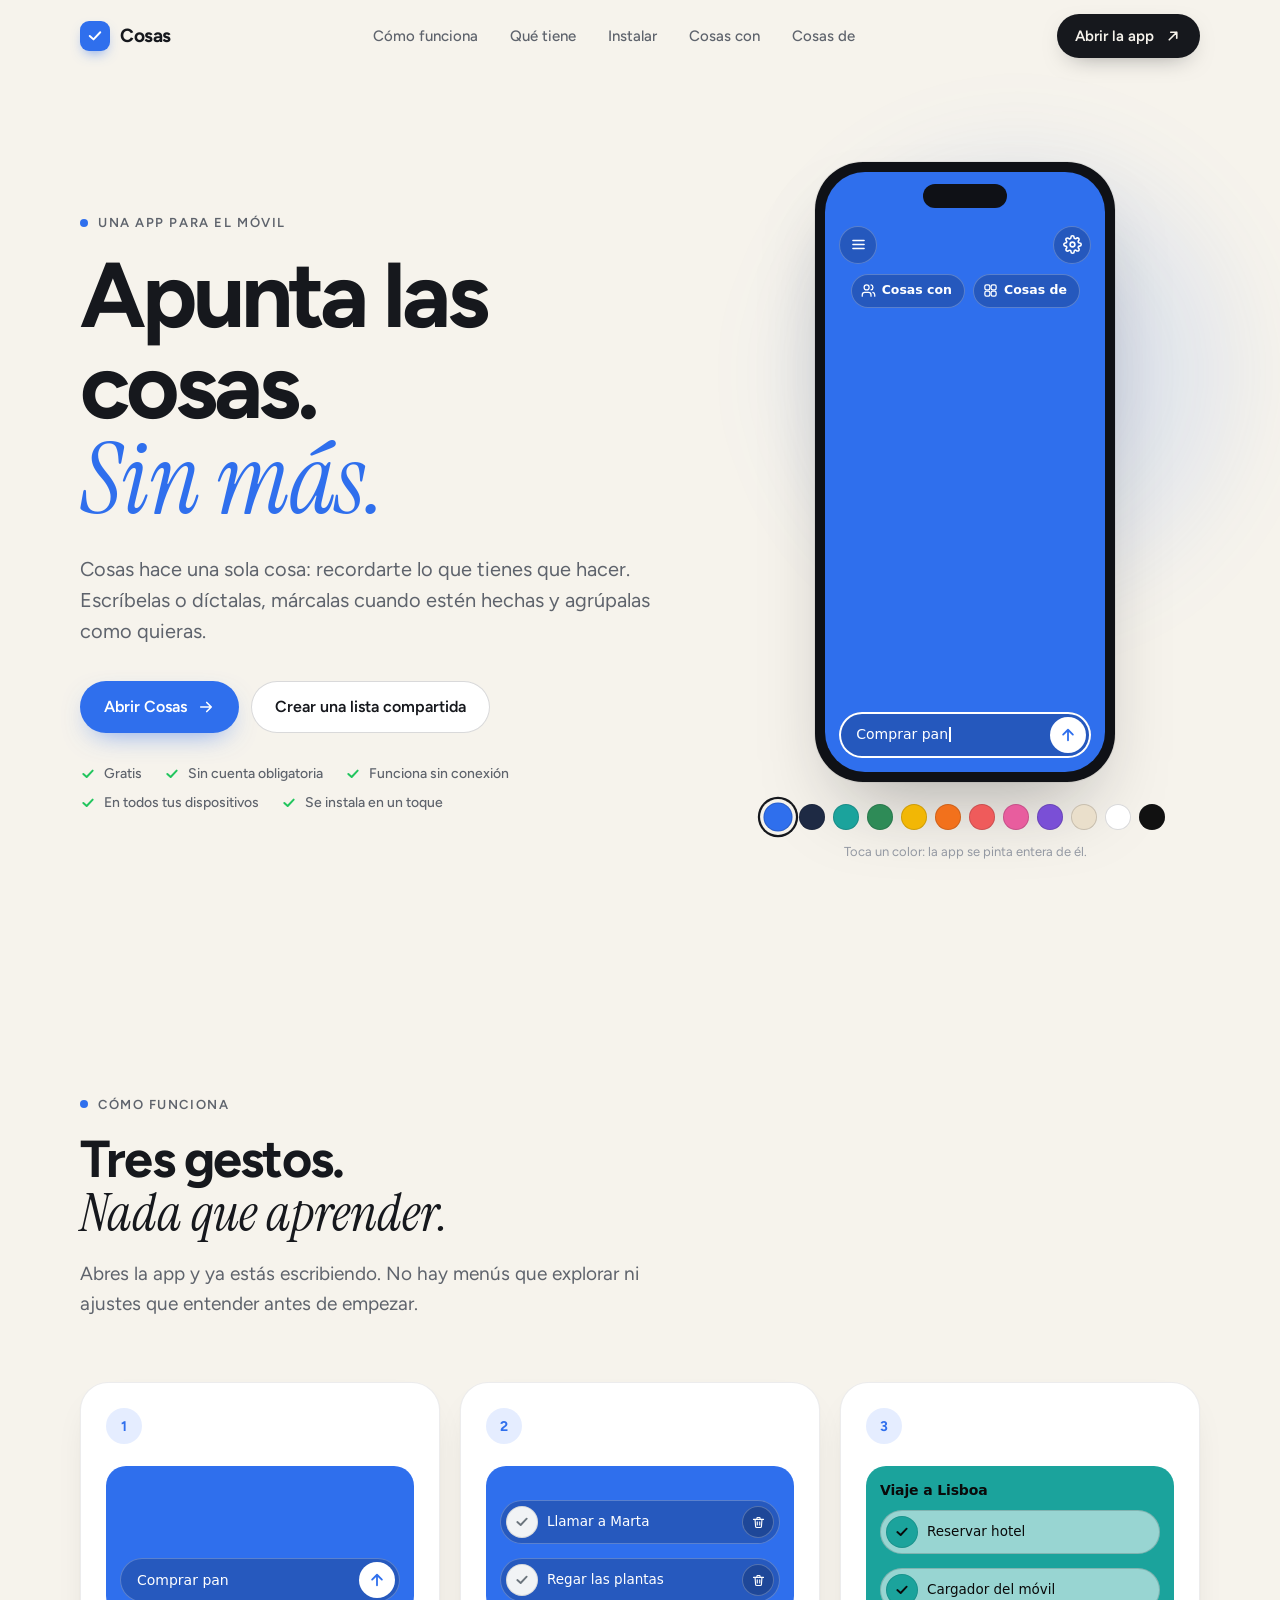
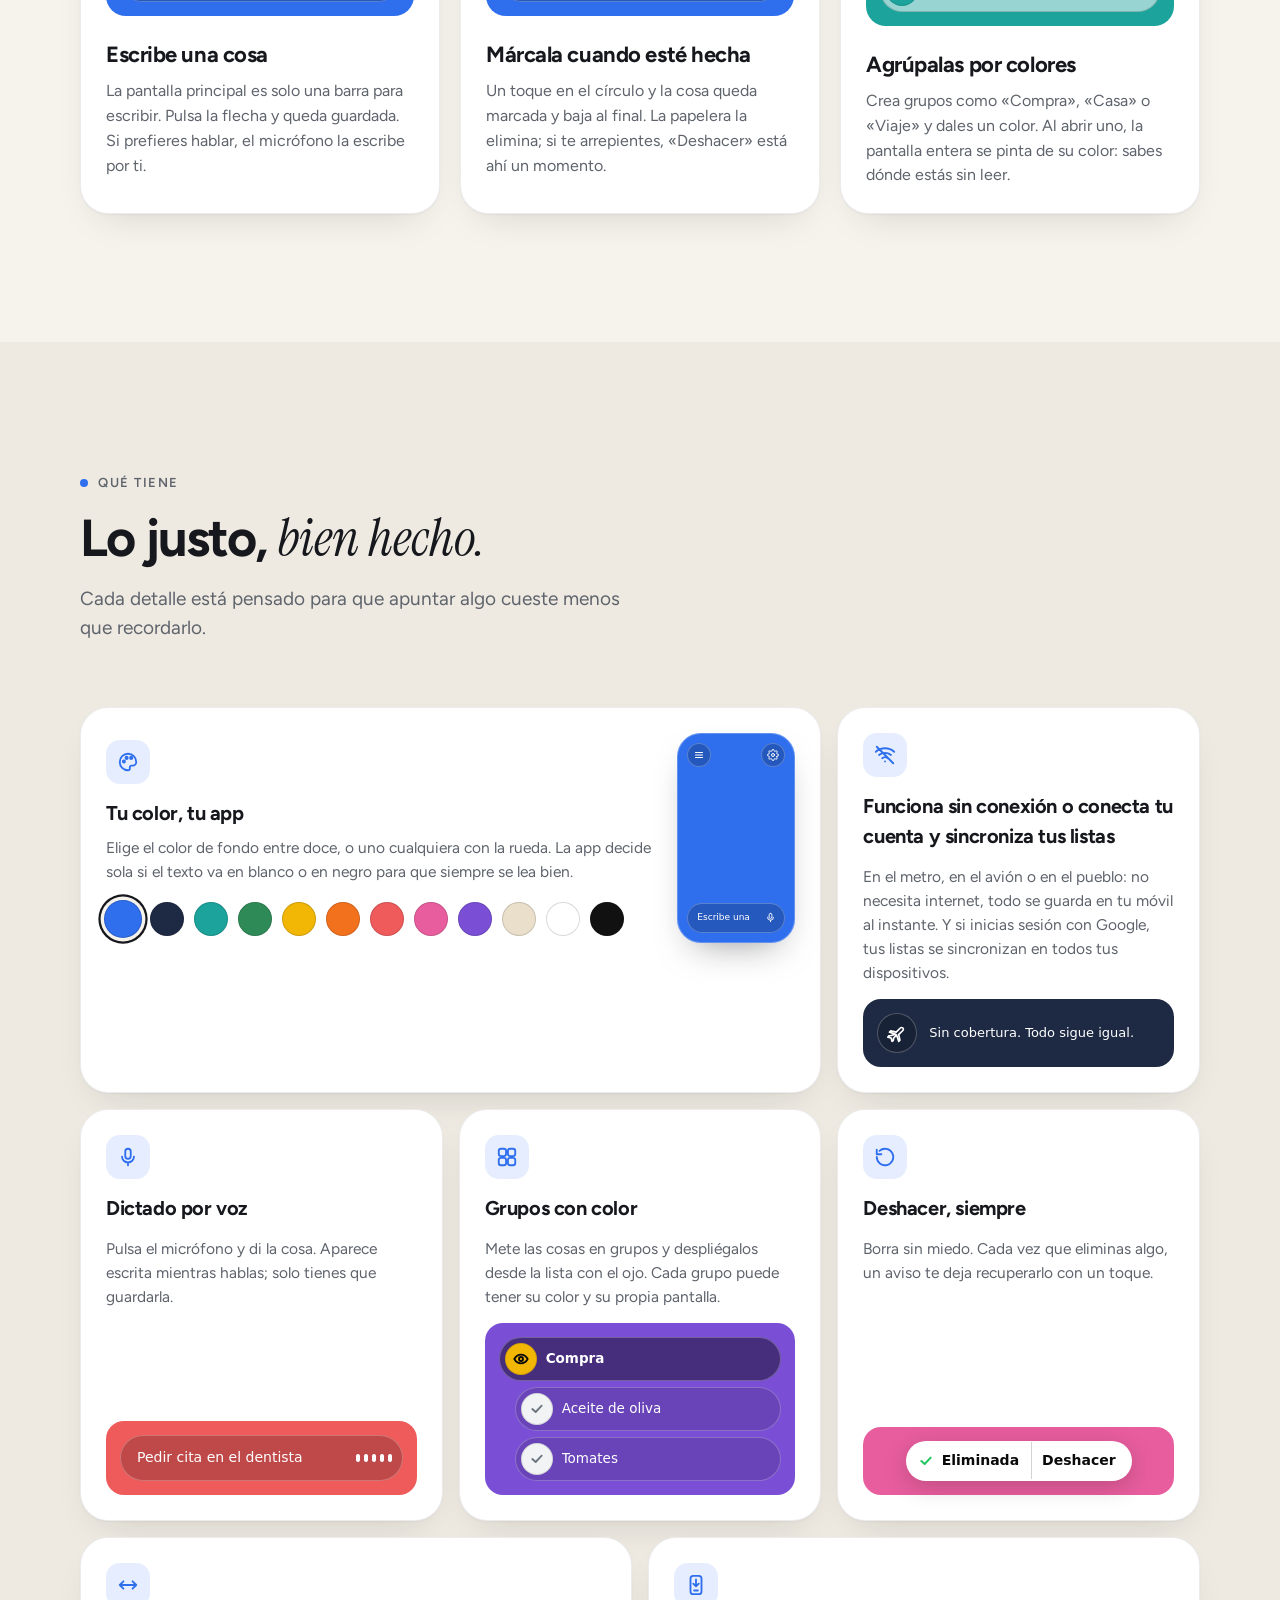
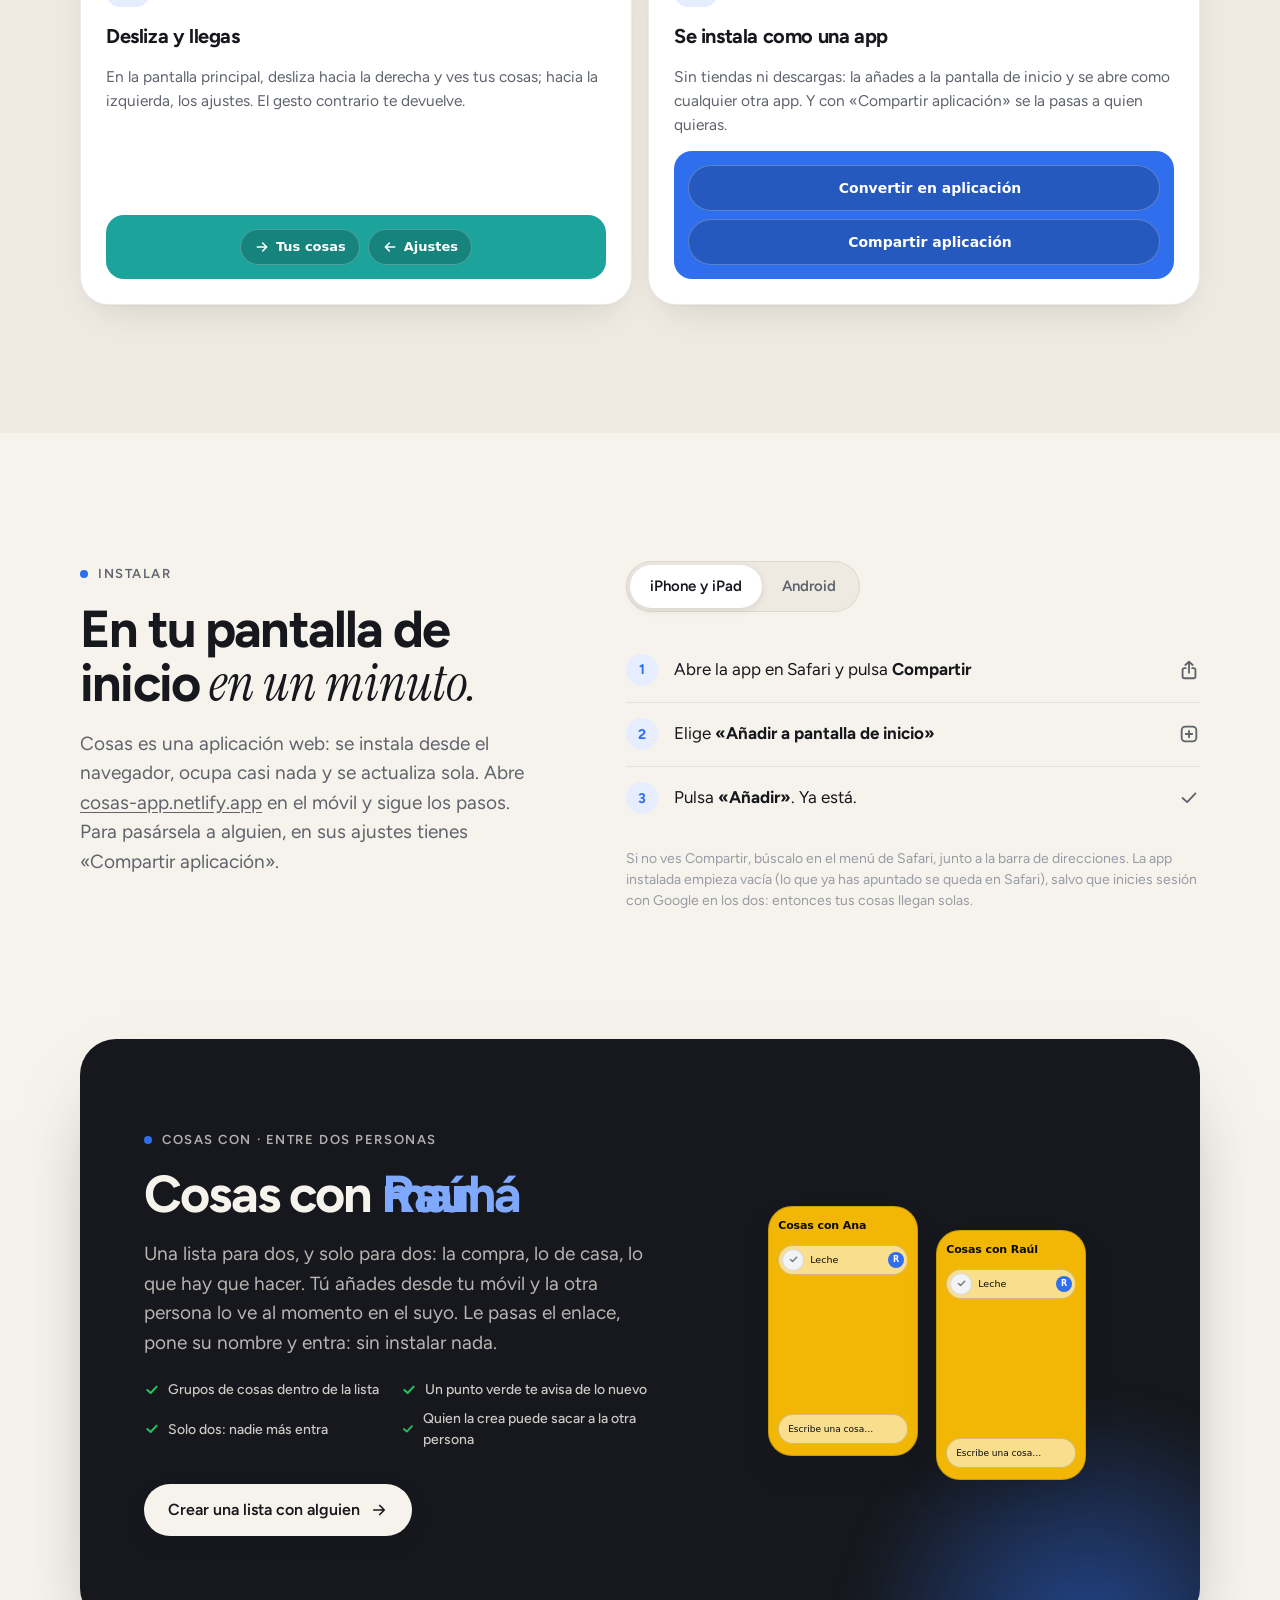
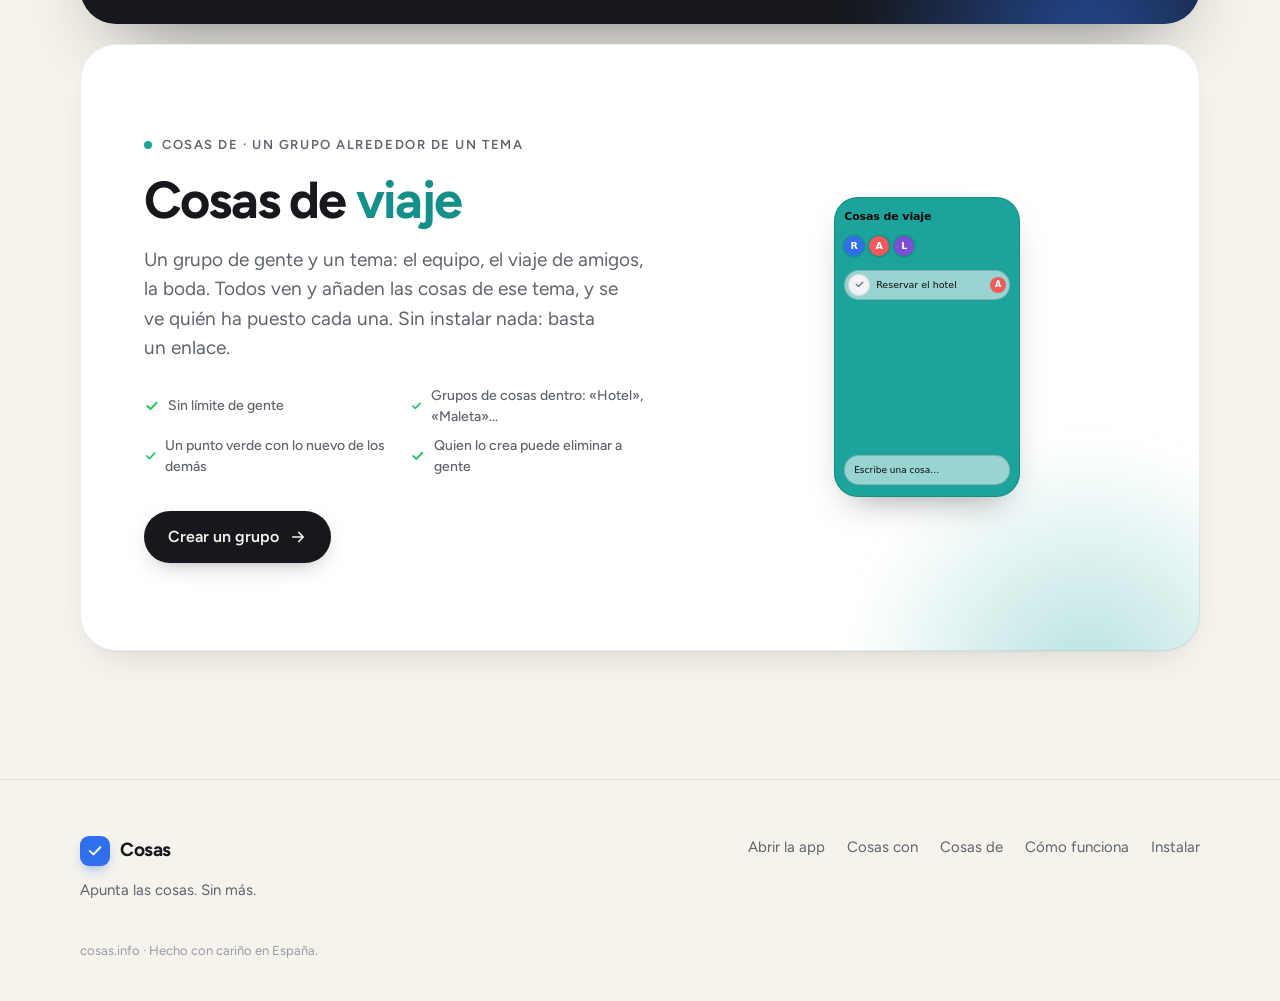
==== commit 70c48039: "Imagen para redes: «Comprar pan» ya no sale tachado La tarjeta que se ve al compartir cosas.info mos" ====
--- a/index.html
+++ b/index.html
@@ -12,7 +12,7 @@
   <meta property="og:title" content="Cosas · Apunta las cosas. Sin más.">
   <meta property="og:description" content="Una app sencilla para apuntar lo que tienes que hacer. Gratis, sin conexión y, si quieres, en todos tus dispositivos. Y con «Cosas con» y «Cosas de», listas compartidas en tiempo real.">
   <meta property="og:url" content="https://cosas.info/">
-  <meta property="og:image" content="https://cosas.info/icons/og.png">
+  <meta property="og:image" content="https://cosas.info/icons/og.png?v=2">
   <meta property="og:locale" content="es_ES">
   <meta name="twitter:card" content="summary_large_image">
   <link rel="icon" href="icons/favicon.svg" type="image/svg+xml">
